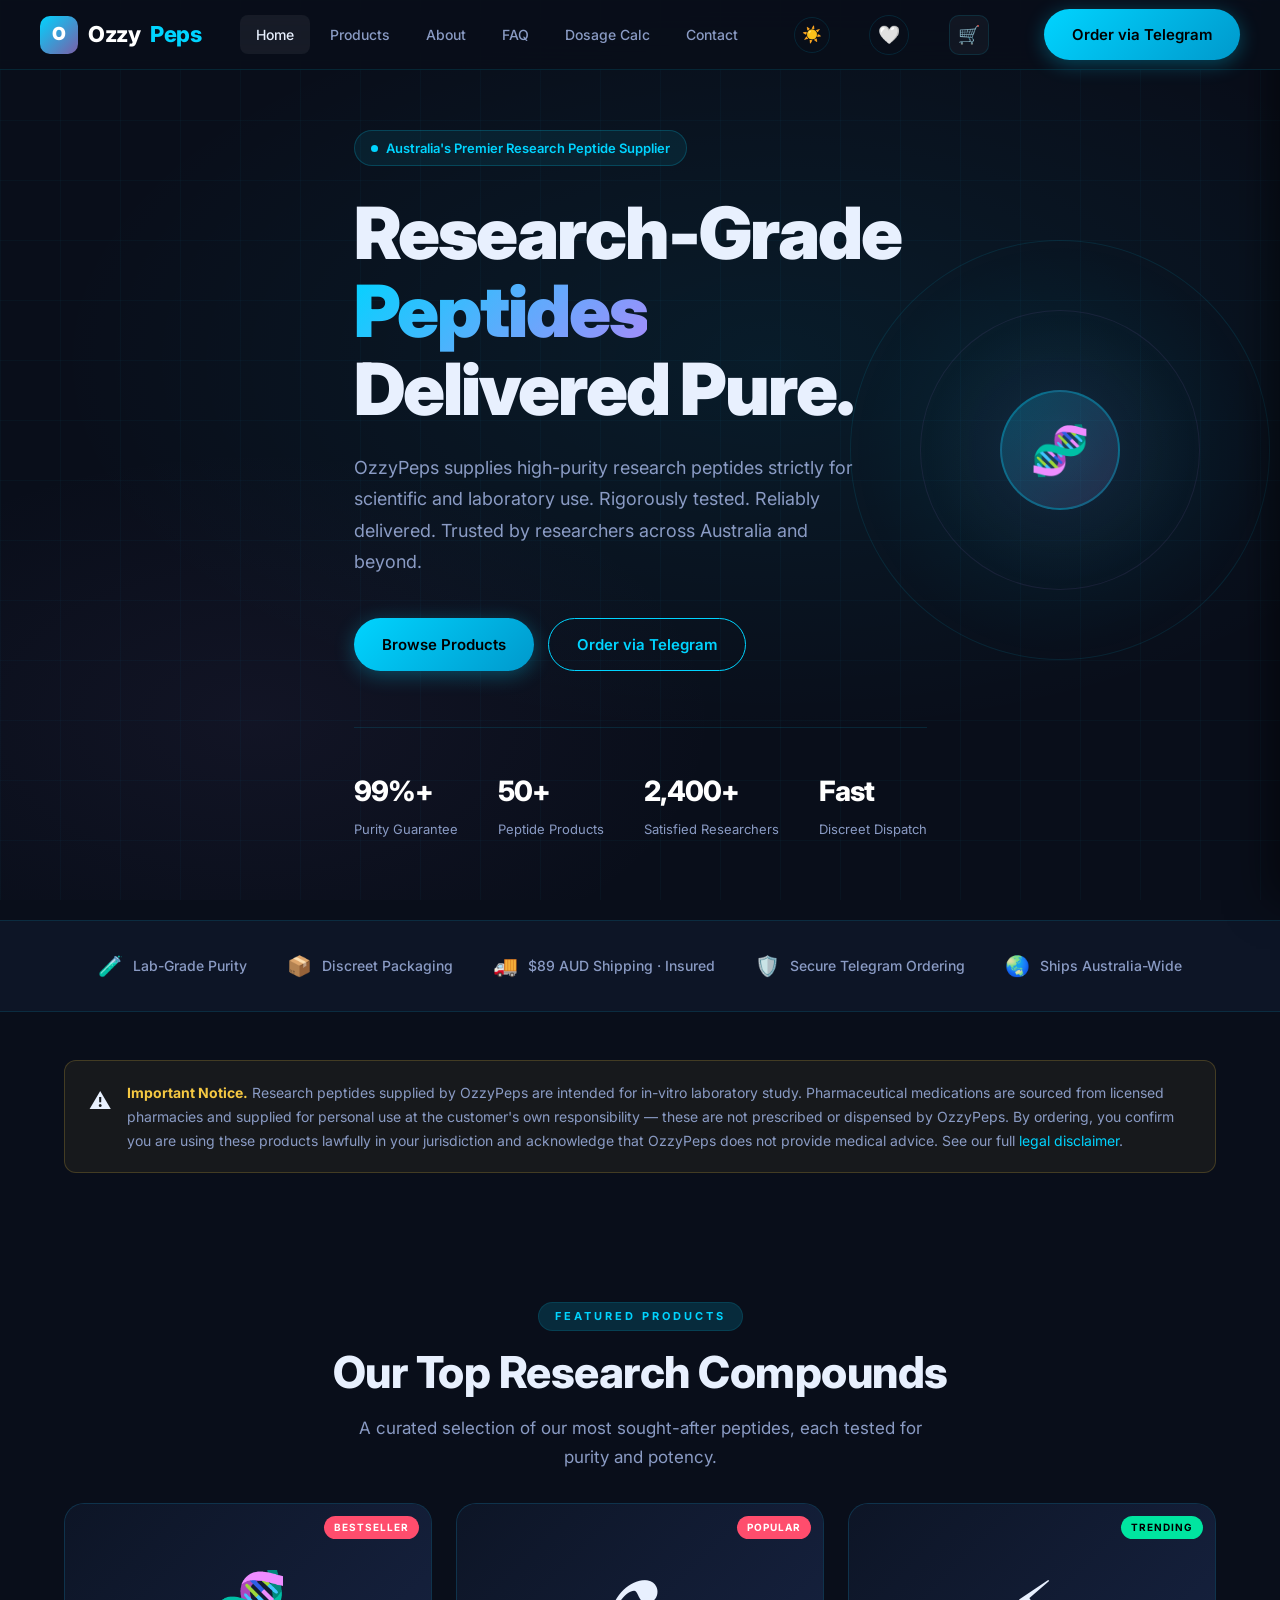
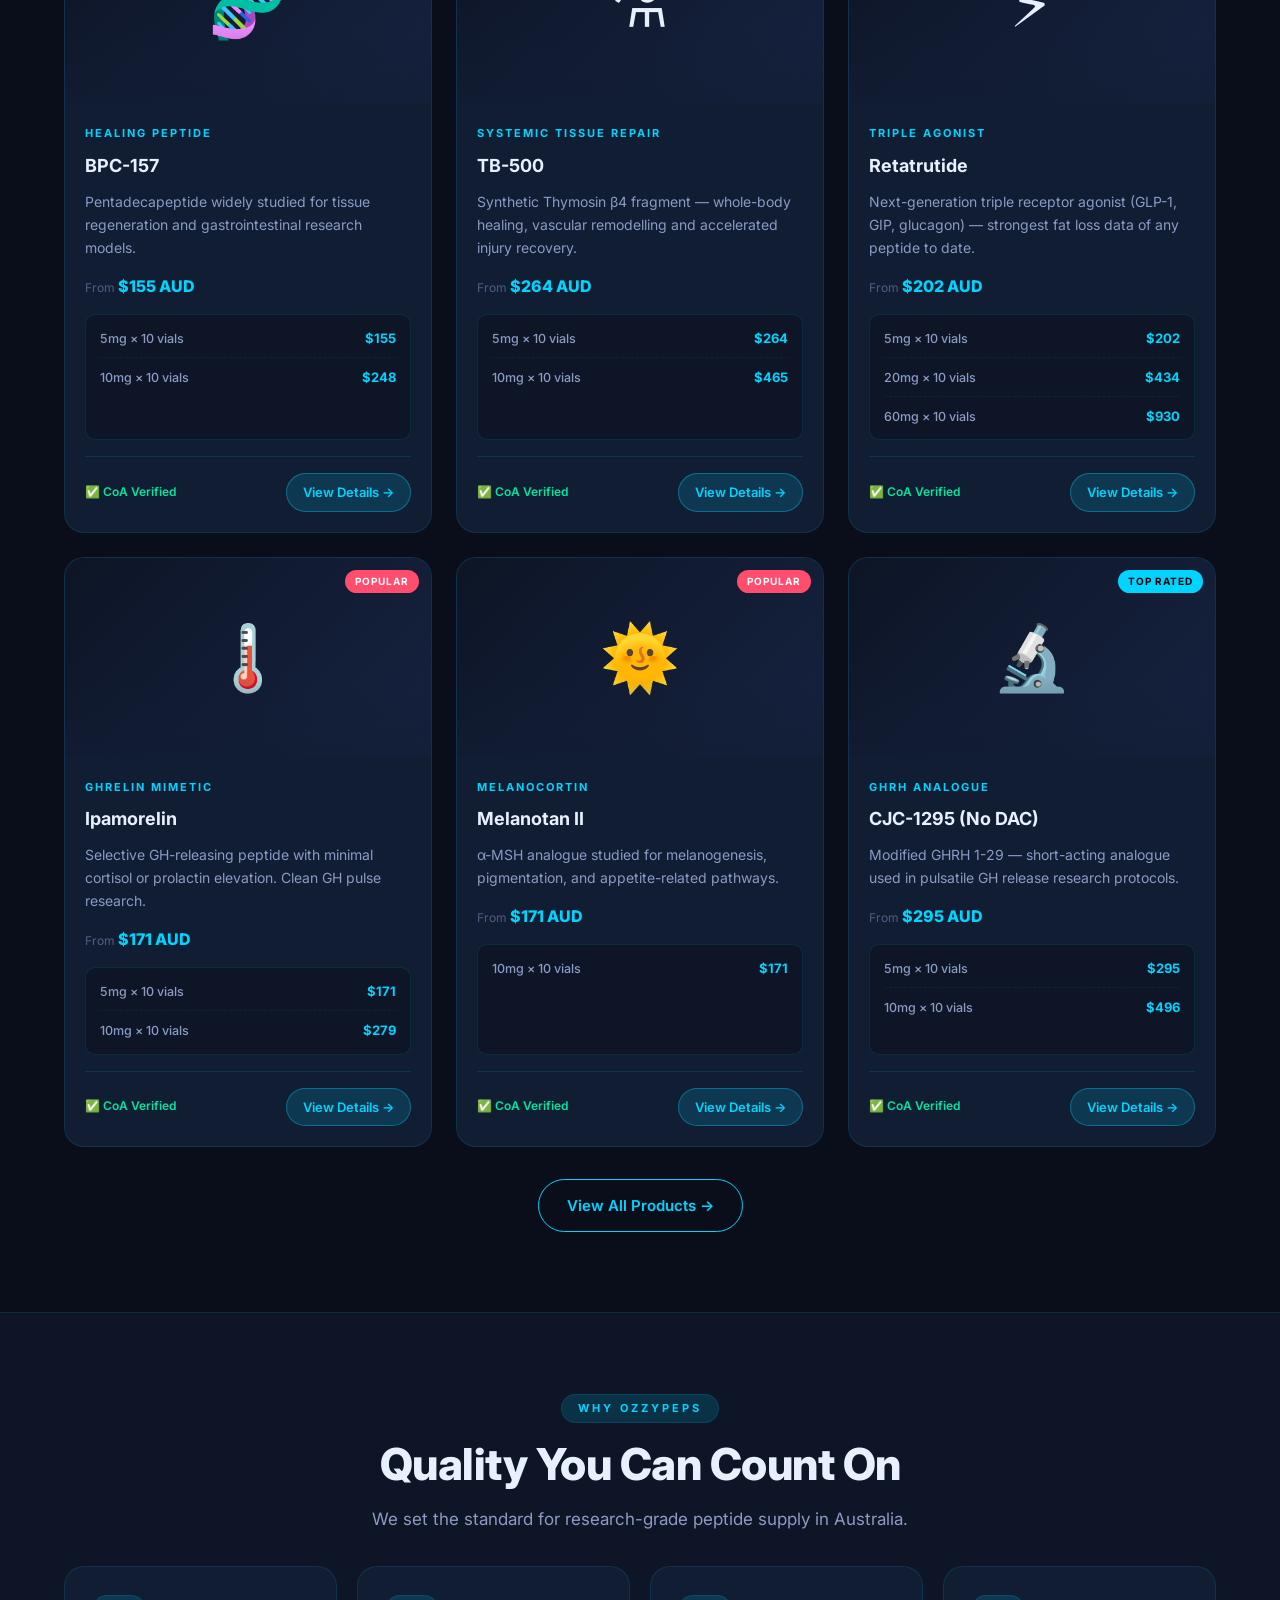
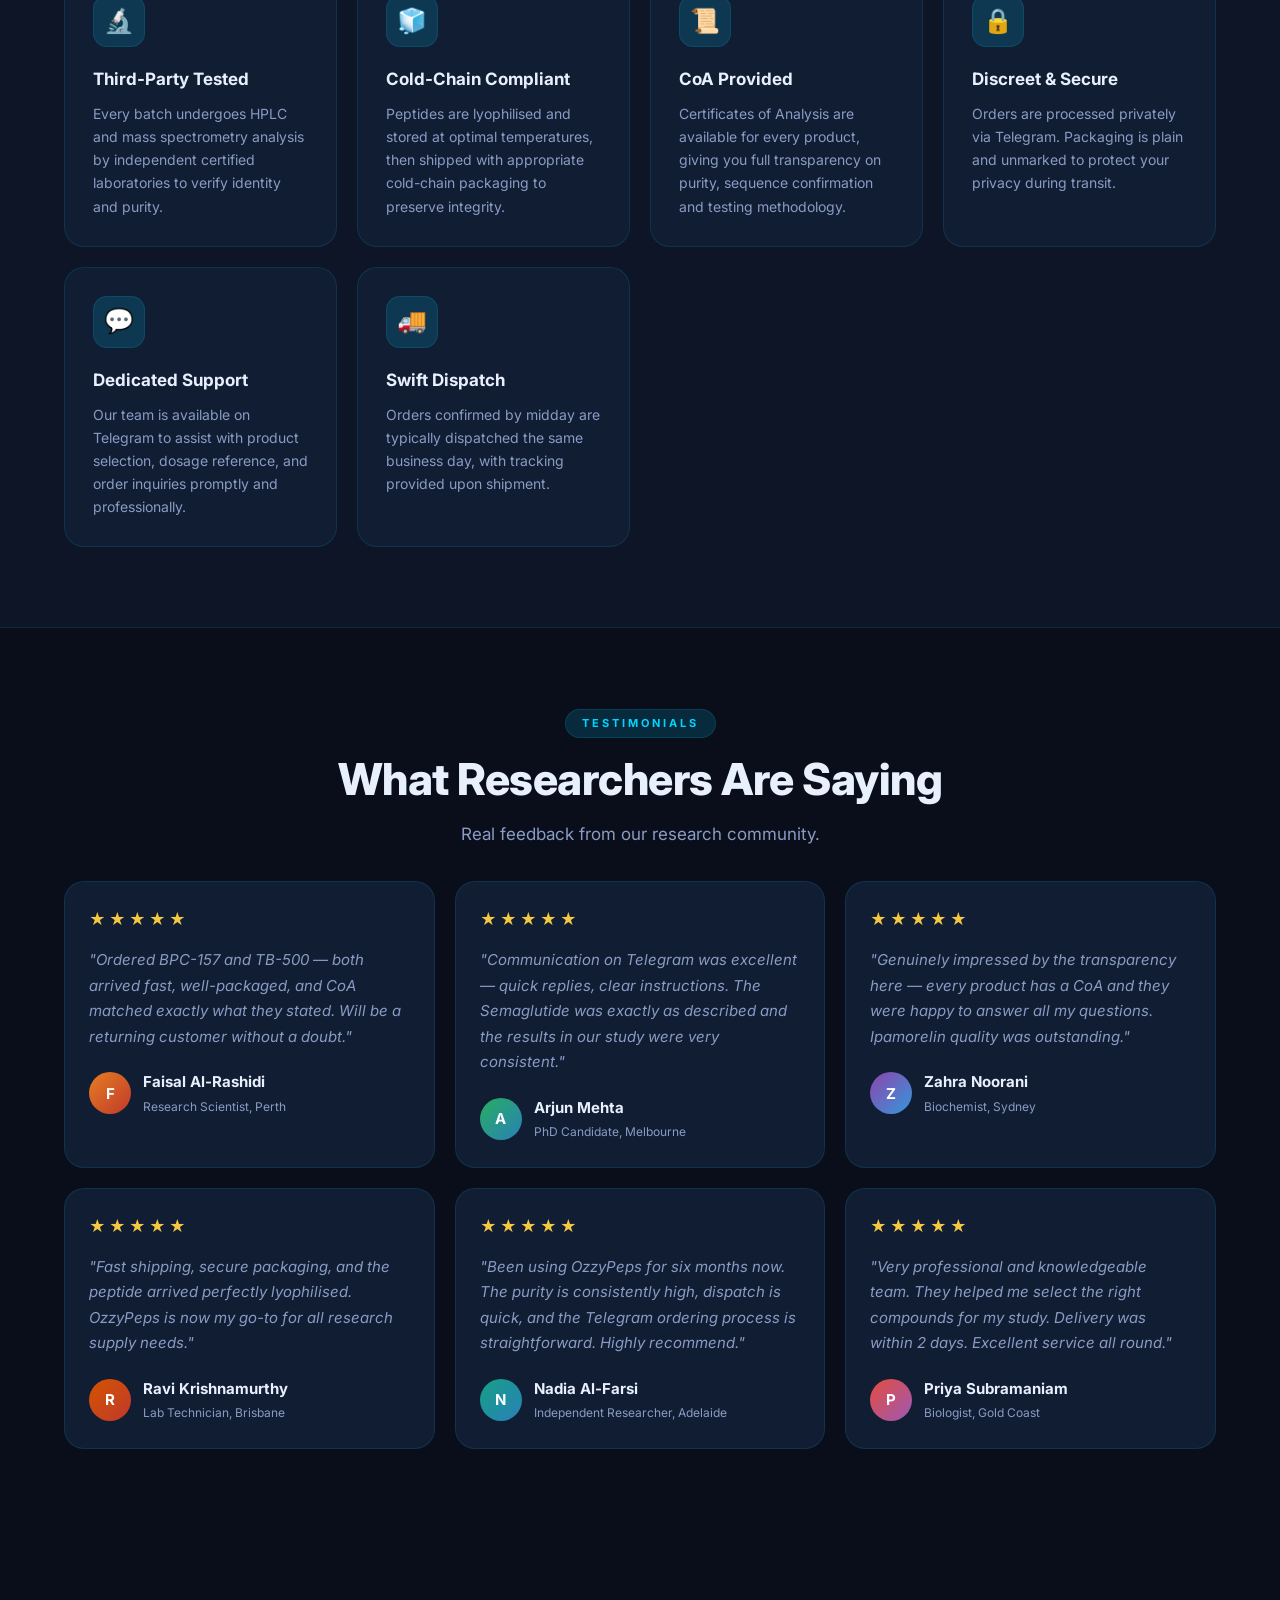
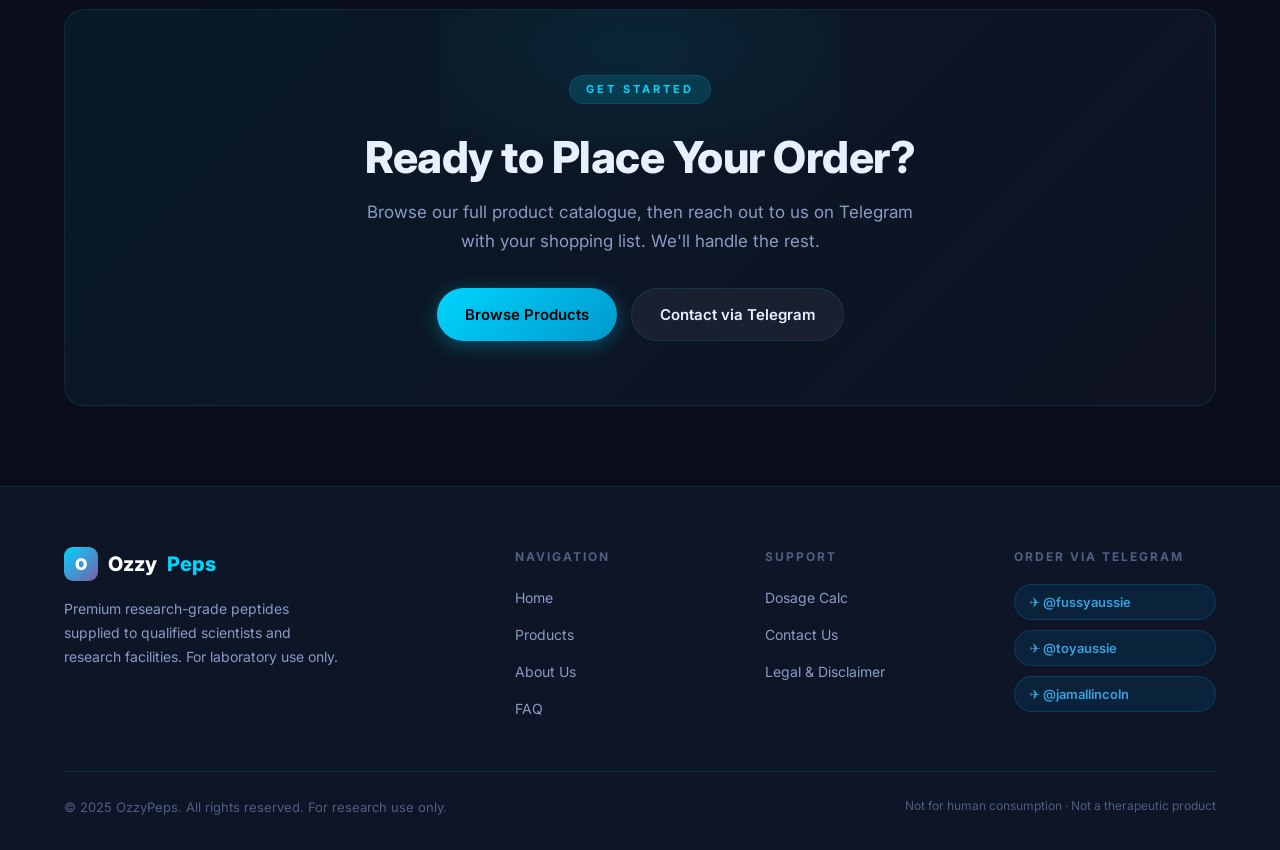
==== index.html @ 92229bdf "Fix light mode visibility, compare button, recently viewed, remove PWA and referral code - CSS: add " ====
<!DOCTYPE html>
<html lang="en">
<head>
  <meta charset="UTF-8" />
  <meta name="viewport" content="width=device-width, initial-scale=1.0" />
  <title>OzzyPeps – Premium Research Peptides</title>
  <meta name="description" content="OzzyPeps – Australia's trusted source for high-purity research peptides. For scientific and research purposes only." />
  <link rel="stylesheet" href="styles.css" />
  <link rel="preconnect" href="https://fonts.googleapis.com" />
  <link rel="preconnect" href="https://fonts.gstatic.com" crossorigin />
  <link href="https://fonts.googleapis.com/css2?family=Inter:wght@400;500;600;700;800;900&display=swap" rel="stylesheet" />
  <script>(function(){var t=localStorage.getItem('ozzypeps_theme')||'dark';document.documentElement.setAttribute('data-theme',t);})()</script>
</head>
<body>

  <!-- NAVBAR -->
  <nav class="navbar">
    <div class="nav-inner">
      <a href="index.html" class="nav-logo">
        <div class="logo-icon">O</div>
        Ozzy<span>Peps</span>
      </a>

      <ul class="nav-links">
        <li><a href="index.html" class="active">Home</a></li>
        <li><a href="products.html">Products</a></li>
        <li><a href="about.html">About</a></li>
        <li><a href="faq.html">FAQ</a></li>
        <li><a href="calculator.html">Dosage Calc</a></li>
        <li><a href="contact.html">Contact</a></li>
      </ul>

      <button class="theme-toggle" id="themeToggle" onclick="toggleTheme()" aria-label="Toggle theme">☀️</button>
      <button class="wishlist-icon-wrap" onclick="window.location='wishlist.html'" aria-label="View wishlist">🤍 <span class="wishlist-badge">0</span></button>
      <button class="cart-icon-wrap" onclick="cart.open()" aria-label="Open cart">&#128722; <span class="cart-badge">0</span></button>
      <a href="contact.html" class="btn btn-primary nav-cta">Order via Telegram</a>

      <div class="hamburger" id="hamburger" onclick="toggleMenu()">
        <span></span><span></span><span></span>
      </div>
    </div>
  </nav>

  <!-- MOBILE MENU -->
  <div class="mobile-menu" id="mobileMenu">
    <a href="index.html">Home</a>
    <a href="products.html">Products</a>
    <a href="about.html">About</a>
    <a href="faq.html">FAQ</a>
    <a href="calculator.html">Dosage Calc</a>
    <a href="contact.html">Contact</a>
    <a href="wishlist.html">Wishlist 🤍</a>
    <button class="btn btn-ghost" onclick="toggleTheme()" style="margin-top:8px;width:100%;justify-content:center;">Toggle Theme ☀️/🌙</button>
  </div>

  <!-- HERO -->
  <section class="hero">
    <div class="hero-bg"></div>
    <div class="hero-grid-lines"></div>

    <div class="container">
      <div class="hero-content">
        <div class="hero-badge">
          <span class="dot"></span>
          Australia's Premier Research Peptide Supplier
        </div>

        <h1 class="hero-title">
          Research-Grade<br />
          <span class="gradient-text">Peptides</span><br />
          Delivered Pure.
        </h1>

        <p class="hero-desc">
          OzzyPeps supplies high-purity research peptides strictly for scientific and laboratory use. Rigorously tested. Reliably delivered. Trusted by researchers across Australia and beyond.
        </p>

        <div class="hero-actions">
          <a href="products.html" class="btn btn-primary">Browse Products</a>
          <a href="contact.html" class="btn btn-outline">Order via Telegram</a>
        </div>

        <div class="hero-stats">
          <div class="stat-item">
            <div class="stat-num">99%+</div>
            <div class="stat-label">Purity Guarantee</div>
          </div>
          <div class="stat-item">
            <div class="stat-num">50+</div>
            <div class="stat-label">Peptide Products</div>
          </div>
          <div class="stat-item">
            <div class="stat-num">2,400+</div>
            <div class="stat-label">Satisfied Researchers</div>
          </div>
          <div class="stat-item">
            <div class="stat-num">Fast</div>
            <div class="stat-label">Discreet Dispatch</div>
          </div>
        </div>
      </div>
    </div>

    <div class="hero-visual">
      <div class="hero-orb orb-1"></div>
      <div class="hero-orb orb-2"></div>
      <div class="hero-orb orb-center">🧬</div>
    </div>
  </section>

  <!-- TRUST BAR -->
  <div class="trust-bar">
    <div class="container">
      <div class="trust-bar-inner">
        <div class="trust-item">
          <span class="icon">🧪</span>
          <span>Lab-Grade Purity</span>
        </div>
        <div class="trust-item">
          <span class="icon">📦</span>
          <span>Discreet Packaging</span>
        </div>
        <div class="trust-item">
          <span class="icon">🚚</span>
          <span>$89 AUD Shipping · Insured</span>
        </div>
        <div class="trust-item">
          <span class="icon">🛡️</span>
          <span>Secure Telegram Ordering</span>
        </div>
        <div class="trust-item">
          <span class="icon">🌏</span>
          <span>Ships Australia-Wide</span>
        </div>
      </div>
    </div>
  </div>

  <!-- DISCLAIMER BANNER -->
  <section class="section-sm">
    <div class="container">
      <div class="disclaimer-banner">
        <div class="disclaimer-icon">⚠️</div>
        <div class="disclaimer-text">
          <strong>Important Notice.</strong> Research peptides supplied by OzzyPeps are intended for in-vitro laboratory study. Pharmaceutical medications are sourced from licensed pharmacies and supplied for personal use at the customer's own responsibility — these are not prescribed or dispensed by OzzyPeps. By ordering, you confirm you are using these products lawfully in your jurisdiction and acknowledge that OzzyPeps does not provide medical advice. See our full <a href="about.html#legal" style="color:var(--accent);">legal disclaimer</a>.
        </div>
      </div>
    </div>
  </section>

  <!-- FEATURED PRODUCTS -->
  <section class="section">
    <div class="container">
      <div class="text-center mb-8">
        <div class="section-label">Featured Products</div>
        <h2 class="section-title">Our Top Research Compounds</h2>
        <p class="section-sub">A curated selection of our most sought-after peptides, each tested for purity and potency.</p>
      </div>

      <div class="products-grid">

        <!-- BPC-157 -->
        <div class="product-card" onclick="openProduct('bpc157')">
          <div class="product-img">🧬<div class="product-badge hot">Bestseller</div></div>
          <div class="product-body">
            <div class="product-category">Healing Peptide</div>
            <div class="product-name">BPC-157</div>
            <div class="product-desc">Pentadecapeptide widely studied for tissue regeneration and gastrointestinal research models.</div>
            <div class="product-from-price">From <strong>$155 AUD</strong></div>
            <div class="product-specs">
              <div class="spec-row"><span class="spec-size">5mg × 10 vials</span><span class="spec-price">$155</span></div>
              <div class="spec-row"><span class="spec-size">10mg × 10 vials</span><span class="spec-price">$248</span></div>
            </div>
            <div class="product-meta">
              <div class="product-purity">✅ CoA Verified</div>
              <span class="product-inquiry" onclick="openProduct('bpc157')">View Details →</span>
            </div>
          </div>
        </div>

        <!-- TB-500 -->
        <div class="product-card" onclick="openProduct('tb500')">
          <div class="product-img">⚗️<div class="product-badge hot">Popular</div></div>
          <div class="product-body">
            <div class="product-category">Systemic Tissue Repair</div>
            <div class="product-name">TB-500</div>
            <div class="product-desc">Synthetic Thymosin β4 fragment — whole-body healing, vascular remodelling and accelerated injury recovery.</div>
            <div class="product-from-price">From <strong>$264 AUD</strong></div>
            <div class="product-specs">
              <div class="spec-row"><span class="spec-size">5mg × 10 vials</span><span class="spec-price">$264</span></div>
              <div class="spec-row"><span class="spec-size">10mg × 10 vials</span><span class="spec-price">$465</span></div>
            </div>
            <div class="product-meta">
              <div class="product-purity">✅ CoA Verified</div>
              <span class="product-inquiry" onclick="openProduct('tb500')">View Details →</span>
            </div>
          </div>
        </div>

        <!-- Retatrutide -->
        <div class="product-card" onclick="openProduct('retatrutide')">
          <div class="product-img">⚡<div class="product-badge new">Trending</div></div>
          <div class="product-body">
            <div class="product-category">Triple Agonist</div>
            <div class="product-name">Retatrutide</div>
            <div class="product-desc">Next-generation triple receptor agonist (GLP-1, GIP, glucagon) — strongest fat loss data of any peptide to date.</div>
            <div class="product-from-price">From <strong>$202 AUD</strong></div>
            <div class="product-specs">
              <div class="spec-row"><span class="spec-size">5mg × 10 vials</span><span class="spec-price">$202</span></div>
              <div class="spec-row"><span class="spec-size">20mg × 10 vials</span><span class="spec-price">$434</span></div>
              <div class="spec-row"><span class="spec-size">60mg × 10 vials</span><span class="spec-price">$930</span></div>
            </div>
            <div class="product-meta">
              <div class="product-purity">✅ CoA Verified</div>
              <span class="product-inquiry" onclick="openProduct('retatrutide')">View Details →</span>
            </div>
          </div>
        </div>

        <!-- Ipamorelin -->
        <div class="product-card" onclick="openProduct('ipamorelin')">
          <div class="product-img">🌡️<div class="product-badge hot">Popular</div></div>
          <div class="product-body">
            <div class="product-category">Ghrelin Mimetic</div>
            <div class="product-name">Ipamorelin</div>
            <div class="product-desc">Selective GH-releasing peptide with minimal cortisol or prolactin elevation. Clean GH pulse research.</div>
            <div class="product-from-price">From <strong>$171 AUD</strong></div>
            <div class="product-specs">
              <div class="spec-row"><span class="spec-size">5mg × 10 vials</span><span class="spec-price">$171</span></div>
              <div class="spec-row"><span class="spec-size">10mg × 10 vials</span><span class="spec-price">$279</span></div>
            </div>
            <div class="product-meta">
              <div class="product-purity">✅ CoA Verified</div>
              <span class="product-inquiry" onclick="openProduct('ipamorelin')">View Details →</span>
            </div>
          </div>
        </div>

        <!-- Melanotan II -->
        <div class="product-card" onclick="openProduct('melanotan2')">
          <div class="product-img">🌞<div class="product-badge hot">Popular</div></div>
          <div class="product-body">
            <div class="product-category">Melanocortin</div>
            <div class="product-name">Melanotan II</div>
            <div class="product-desc">α-MSH analogue studied for melanogenesis, pigmentation, and appetite-related pathways.</div>
            <div class="product-from-price">From <strong>$171 AUD</strong></div>
            <div class="product-specs">
              <div class="spec-row"><span class="spec-size">10mg × 10 vials</span><span class="spec-price">$171</span></div>
            </div>
            <div class="product-meta">
              <div class="product-purity">✅ CoA Verified</div>
              <span class="product-inquiry" onclick="openProduct('melanotan2')">View Details →</span>
            </div>
          </div>
        </div>

        <!-- CJC-1295 -->
        <div class="product-card" onclick="openProduct('cjc_nodac')">
          <div class="product-img">🔬<div class="product-badge">Top Rated</div></div>
          <div class="product-body">
            <div class="product-category">GHRH Analogue</div>
            <div class="product-name">CJC-1295 (No DAC)</div>
            <div class="product-desc">Modified GHRH 1-29 — short-acting analogue used in pulsatile GH release research protocols.</div>
            <div class="product-from-price">From <strong>$295 AUD</strong></div>
            <div class="product-specs">
              <div class="spec-row"><span class="spec-size">5mg × 10 vials</span><span class="spec-price">$295</span></div>
              <div class="spec-row"><span class="spec-size">10mg × 10 vials</span><span class="spec-price">$496</span></div>
            </div>
            <div class="product-meta">
              <div class="product-purity">✅ CoA Verified</div>
              <span class="product-inquiry" onclick="openProduct('cjc_nodac')">View Details →</span>
            </div>
          </div>
        </div>

      </div>

      <div class="text-center mt-8">
        <a href="products.html" class="btn btn-outline">View All Products →</a>
      </div>
    </div>
  </section>

  <!-- WHY US -->
  <section class="section" style="background: var(--bg-secondary); border-top: 1px solid var(--border); border-bottom: 1px solid var(--border);">
    <div class="container">
      <div class="text-center mb-8">
        <div class="section-label">Why OzzyPeps</div>
        <h2 class="section-title">Quality You Can Count On</h2>
        <p class="section-sub">We set the standard for research-grade peptide supply in Australia.</p>
      </div>

      <div class="features-grid">
        <div class="feature-card">
          <div class="feature-icon">🔬</div>
          <div class="feature-title">Third-Party Tested</div>
          <div class="feature-desc">Every batch undergoes HPLC and mass spectrometry analysis by independent certified laboratories to verify identity and purity.</div>
        </div>
        <div class="feature-card">
          <div class="feature-icon">🧊</div>
          <div class="feature-title">Cold-Chain Compliant</div>
          <div class="feature-desc">Peptides are lyophilised and stored at optimal temperatures, then shipped with appropriate cold-chain packaging to preserve integrity.</div>
        </div>
        <div class="feature-card">
          <div class="feature-icon">📜</div>
          <div class="feature-title">CoA Provided</div>
          <div class="feature-desc">Certificates of Analysis are available for every product, giving you full transparency on purity, sequence confirmation and testing methodology.</div>
        </div>
        <div class="feature-card">
          <div class="feature-icon">🔒</div>
          <div class="feature-title">Discreet & Secure</div>
          <div class="feature-desc">Orders are processed privately via Telegram. Packaging is plain and unmarked to protect your privacy during transit.</div>
        </div>
        <div class="feature-card">
          <div class="feature-icon">💬</div>
          <div class="feature-title">Dedicated Support</div>
          <div class="feature-desc">Our team is available on Telegram to assist with product selection, dosage reference, and order inquiries promptly and professionally.</div>
        </div>
        <div class="feature-card">
          <div class="feature-icon">🚚</div>
          <div class="feature-title">Swift Dispatch</div>
          <div class="feature-desc">Orders confirmed by midday are typically dispatched the same business day, with tracking provided upon shipment.</div>
        </div>
      </div>
    </div>
  </section>

  <!-- REVIEWS -->
  <section class="section">
    <div class="container">
      <div class="text-center mb-8">
        <div class="section-label">Testimonials</div>
        <h2 class="section-title">What Researchers Are Saying</h2>
        <p class="section-sub">Real feedback from our research community.</p>
      </div>

      <div class="reviews-grid">

        <div class="review-card">
          <div class="review-stars">
            <span class="star">★</span><span class="star">★</span><span class="star">★</span><span class="star">★</span><span class="star">★</span>
          </div>
          <p class="review-text">"Ordered BPC-157 and TB-500 — both arrived fast, well-packaged, and CoA matched exactly what they stated. Will be a returning customer without a doubt."</p>
          <div class="review-author">
            <div class="review-avatar" style="background: linear-gradient(135deg, #e67e22, #c0392b);">F</div>
            <div>
              <div class="review-name">Faisal Al-Rashidi</div>
              <div class="review-label">Research Scientist, Perth</div>
            </div>
          </div>
        </div>

        <div class="review-card">
          <div class="review-stars">
            <span class="star">★</span><span class="star">★</span><span class="star">★</span><span class="star">★</span><span class="star">★</span>
          </div>
          <p class="review-text">"Communication on Telegram was excellent — quick replies, clear instructions. The Semaglutide was exactly as described and the results in our study were very consistent."</p>
          <div class="review-author">
            <div class="review-avatar" style="background: linear-gradient(135deg, #27ae60, #2980b9);">A</div>
            <div>
              <div class="review-name">Arjun Mehta</div>
              <div class="review-label">PhD Candidate, Melbourne</div>
            </div>
          </div>
        </div>

        <div class="review-card">
          <div class="review-stars">
            <span class="star">★</span><span class="star">★</span><span class="star">★</span><span class="star">★</span><span class="star">★</span>
          </div>
          <p class="review-text">"Genuinely impressed by the transparency here — every product has a CoA and they were happy to answer all my questions. Ipamorelin quality was outstanding."</p>
          <div class="review-author">
            <div class="review-avatar" style="background: linear-gradient(135deg, #8e44ad, #3498db);">Z</div>
            <div>
              <div class="review-name">Zahra Noorani</div>
              <div class="review-label">Biochemist, Sydney</div>
            </div>
          </div>
        </div>

        <div class="review-card">
          <div class="review-stars">
            <span class="star">★</span><span class="star">★</span><span class="star">★</span><span class="star">★</span><span class="star">★</span>
          </div>
          <p class="review-text">"Fast shipping, secure packaging, and the peptide arrived perfectly lyophilised. OzzyPeps is now my go-to for all research supply needs."</p>
          <div class="review-author">
            <div class="review-avatar" style="background: linear-gradient(135deg, #d35400, #c0392b);">R</div>
            <div>
              <div class="review-name">Ravi Krishnamurthy</div>
              <div class="review-label">Lab Technician, Brisbane</div>
            </div>
          </div>
        </div>

        <div class="review-card">
          <div class="review-stars">
            <span class="star">★</span><span class="star">★</span><span class="star">★</span><span class="star">★</span><span class="star">★</span>
          </div>
          <p class="review-text">"Been using OzzyPeps for six months now. The purity is consistently high, dispatch is quick, and the Telegram ordering process is straightforward. Highly recommend."</p>
          <div class="review-author">
            <div class="review-avatar" style="background: linear-gradient(135deg, #16a085, #2980b9);">N</div>
            <div>
              <div class="review-name">Nadia Al-Farsi</div>
              <div class="review-label">Independent Researcher, Adelaide</div>
            </div>
          </div>
        </div>

        <div class="review-card">
          <div class="review-stars">
            <span class="star">★</span><span class="star">★</span><span class="star">★</span><span class="star">★</span><span class="star">★</span>
          </div>
          <p class="review-text">"Very professional and knowledgeable team. They helped me select the right compounds for my study. Delivery was within 2 days. Excellent service all round."</p>
          <div class="review-author">
            <div class="review-avatar" style="background: linear-gradient(135deg, #e74c3c, #9b59b6);">P</div>
            <div>
              <div class="review-name">Priya Subramaniam</div>
              <div class="review-label">Biologist, Gold Coast</div>
            </div>
          </div>
        </div>

      </div>
    </div>
  </section>

  <!-- CTA -->
  <section class="section">
    <div class="container">
      <div class="cta-section">
        <div class="section-label">Get Started</div>
        <h2 class="section-title" style="margin-top: 12px;">Ready to Place Your Order?</h2>
        <p class="section-sub" style="margin-bottom: 32px;">Browse our full product catalogue, then reach out to us on Telegram with your shopping list. We'll handle the rest.</p>
        <div style="display: flex; gap: 14px; justify-content: center; flex-wrap: wrap;">
          <a href="products.html" class="btn btn-primary">Browse Products</a>
          <a href="contact.html" class="btn btn-ghost">Contact via Telegram</a>
        </div>
      </div>
    </div>
  </section>

  <!-- RECENTLY VIEWED -->
  <section class="recently-viewed-section" id="recentlyViewedSection" style="display:none;">
    <div class="container">
      <div class="section-label">Recently Viewed</div>
      <h3>Continue Browsing</h3>
      <div class="rv-scroll" id="recentlyViewedScroll"></div>
    </div>
  </section>

  <!-- FOOTER -->
  <footer class="footer">
    <div class="container">
      <div class="footer-grid">
        <div>
          <div class="footer-logo-wrap">
            <div class="logo-icon" style="width:34px;height:34px;background:linear-gradient(135deg,var(--accent),var(--accent-2));border-radius:9px;display:flex;align-items:center;justify-content:center;font-size:16px;font-weight:900;color:#fff;">O</div>
            Ozzy<span style="color:var(--accent)">Peps</span>
          </div>
          <p class="footer-desc">Premium research-grade peptides supplied to qualified scientists and research facilities. For laboratory use only.</p>
        </div>
        <div>
          <div class="footer-col-title">Navigation</div>
          <ul class="footer-links">
            <li><a href="index.html">Home</a></li>
            <li><a href="products.html">Products</a></li>
            <li><a href="about.html">About Us</a></li>
            <li><a href="faq.html">FAQ</a></li>
          </ul>
        </div>
        <div>
          <div class="footer-col-title">Support</div>
          <ul class="footer-links">
            <li><a href="calculator.html">Dosage Calc</a></li>
            <li><a href="contact.html">Contact Us</a></li>
            <li><a href="about.html#legal">Legal &amp; Disclaimer</a></li>
          </ul>
        </div>
        <div>
          <div class="footer-col-title">Order via Telegram</div>
          <a href="https://t.me/fussyaussie" target="_blank" class="footer-tg" style="display:flex;margin-bottom:10px;">✈ @fussyaussie</a>
          <a href="https://t.me/toyaussie" target="_blank" class="footer-tg" style="display:flex;margin-bottom:10px;">✈ @toyaussie</a>
          <a href="https://t.me/jamallincoln" target="_blank" class="footer-tg" style="display:flex;">✈ @jamallincoln</a>
        </div>
      </div>

      <div class="footer-bottom">
        <div class="footer-copy">© 2025 OzzyPeps. All rights reserved. For research use only.</div>
        <div style="font-size:12px;color:var(--text-muted);">Not for human consumption · Not a therapeutic product</div>
      </div>
    </div>
  </footer>

  <button class="scroll-top" id="scrollTop" onclick="window.scrollTo({top:0,behavior:'smooth'})">↑</button>

  <script>
    function toggleMenu() {
      document.getElementById('mobileMenu').classList.toggle('open');
    }

    window.addEventListener('scroll', () => {
      const st = document.getElementById('scrollTop');
      if (window.scrollY > 400) st.classList.add('visible');
      else st.classList.remove('visible');
    });
  </script>
  <script src="product-data.js"></script>
  <script src="cart.js"></script>
  <script src="wishlist.js"></script>
  <script src="compare.js"></script>
  <script src="recently-viewed.js"></script>
  <script src="theme.js"></script>
  <script>
    // Show recently viewed on home page
    document.addEventListener('DOMContentLoaded', function() {
      recentlyViewed.render('recentlyViewedScroll');
      if (recentlyViewed.get().length > 0) {
        document.getElementById('recentlyViewedSection').style.display = '';
      }
    });
  </script>
</body>
</html>
---- styles.css ----
/* =============================================
   OzzyPeps – Global Stylesheet
   ============================================= */

:root {
  --bg-primary: #090e1a;
  --bg-secondary: #0d1526;
  --bg-card: #111d33;
  --bg-card-hover: #162240;
  --accent: #00d4ff;
  --accent-2: #7b5ea7;
  --accent-glow: rgba(0, 212, 255, 0.15);
  --accent-glow-strong: rgba(0, 212, 255, 0.35);
  --text-primary: #e8f0fe;
  --text-secondary: #8a9bc4;
  --text-muted: #4e5f82;
  --border: rgba(0, 212, 255, 0.12);
  --border-hover: rgba(0, 212, 255, 0.35);
  --gold: #f5c842;
  --success: #00e5a0;
  --font-sans: 'Inter', 'Segoe UI', system-ui, sans-serif;
  --radius: 12px;
  --radius-lg: 20px;
  --transition: 0.25s ease;
  --shadow-card: 0 4px 24px rgba(0,0,0,0.4);
  --shadow-glow: 0 0 32px rgba(0, 212, 255, 0.12);
}

*, *::before, *::after { box-sizing: border-box; margin: 0; padding: 0; }

html { scroll-behavior: smooth; }

body {
  font-family: var(--font-sans);
  background: var(--bg-primary);
  color: var(--text-primary);
  line-height: 1.7;
  min-height: 100vh;
  overflow-x: hidden;
}

a { color: var(--accent); text-decoration: none; transition: color var(--transition); }
a:hover { color: #fff; }

img { max-width: 100%; display: block; }

/* ── Utility ── */
.container { max-width: 1200px; margin: 0 auto; padding: 0 24px; }
.section { padding: 80px 0; }
.section-sm { padding: 48px 0; }
.text-center { text-align: center; }
.text-accent { color: var(--accent); }
.text-gold { color: var(--gold); }
.text-muted { color: var(--text-secondary); }
.mt-4 { margin-top: 16px; }
.mt-8 { margin-top: 32px; }
.mb-4 { margin-bottom: 16px; }
.mb-8 { margin-bottom: 32px; }

/* ── Section headers ── */
.section-label {
  display: inline-block;
  font-size: 11px;
  font-weight: 700;
  letter-spacing: 3px;
  text-transform: uppercase;
  color: var(--accent);
  background: var(--accent-glow);
  border: 1px solid var(--border);
  border-radius: 100px;
  padding: 4px 16px;
  margin-bottom: 16px;
}

.section-title {
  font-size: clamp(28px, 4vw, 44px);
  font-weight: 800;
  line-height: 1.15;
  letter-spacing: -0.5px;
  margin-bottom: 16px;
}

.section-sub {
  font-size: 17px;
  color: var(--text-secondary);
  max-width: 580px;
  margin: 0 auto;
}

/* ── Buttons ── */
.btn {
  display: inline-flex;
  align-items: center;
  gap: 8px;
  padding: 13px 28px;
  border-radius: 100px;
  font-weight: 600;
  font-size: 15px;
  cursor: pointer;
  transition: all var(--transition);
  border: none;
  text-decoration: none;
}

.btn-primary {
  background: linear-gradient(135deg, var(--accent) 0%, #0099cc 100%);
  color: #000;
  box-shadow: 0 4px 20px rgba(0, 212, 255, 0.3);
}
.btn-primary:hover {
  transform: translateY(-2px);
  box-shadow: 0 8px 32px rgba(0, 212, 255, 0.5);
  color: #000;
}

.btn-outline {
  background: transparent;
  color: var(--accent);
  border: 1.5px solid var(--accent);
}
.btn-outline:hover {
  background: var(--accent-glow);
  transform: translateY(-2px);
  color: var(--accent);
}

.btn-ghost {
  background: rgba(255,255,255,0.05);
  color: var(--text-primary);
  border: 1px solid var(--border);
}
.btn-ghost:hover {
  background: rgba(255,255,255,0.1);
  color: #fff;
}

/* ── Navigation ── */
.navbar {
  position: fixed;
  top: 0; left: 0; right: 0;
  z-index: 1000;
  padding: 0 24px;
  height: 70px;
  display: flex;
  align-items: center;
  background: rgba(9, 14, 26, 0.88);
  backdrop-filter: blur(20px);
  -webkit-backdrop-filter: blur(20px);
  border-bottom: 1px solid var(--border);
  transition: background var(--transition);
}

.nav-inner {
  max-width: 1200px;
  width: 100%;
  margin: 0 auto;
  display: flex;
  align-items: center;
  justify-content: space-between;
}

.nav-logo {
  display: flex;
  align-items: center;
  gap: 10px;
  font-size: 22px;
  font-weight: 800;
  color: #fff;
  letter-spacing: -0.5px;
}

.nav-logo .logo-icon {
  width: 38px; height: 38px;
  background: linear-gradient(135deg, var(--accent), var(--accent-2));
  border-radius: 10px;
  display: flex;
  align-items: center;
  justify-content: center;
  font-size: 18px;
  color: #fff;
  font-weight: 900;
}

.nav-logo span { color: var(--accent); }

.nav-links {
  display: flex;
  align-items: center;
  gap: 4px;
  list-style: none;
}

.nav-links a {
  display: block;
  padding: 8px 16px;
  border-radius: 8px;
  font-size: 14px;
  font-weight: 500;
  color: var(--text-secondary);
  transition: all var(--transition);
}

.nav-links a:hover,
.nav-links a.active {
  color: var(--text-primary);
  background: rgba(255,255,255,0.06);
}

.nav-cta { margin-left: 12px; }

.hamburger {
  display: none;
  flex-direction: column;
  gap: 5px;
  cursor: pointer;
  padding: 6px;
}
.hamburger span {
  display: block;
  width: 24px; height: 2px;
  background: var(--text-primary);
  border-radius: 2px;
  transition: all var(--transition);
}

.mobile-menu {
  display: none;
  position: fixed;
  top: 70px; left: 0; right: 0;
  background: var(--bg-secondary);
  border-bottom: 1px solid var(--border);
  padding: 16px 24px 24px;
  z-index: 999;
  flex-direction: column;
  gap: 4px;
}

.mobile-menu.open { display: flex; }

.mobile-menu a {
  display: block;
  padding: 12px 16px;
  border-radius: 10px;
  color: var(--text-secondary);
  font-weight: 500;
  font-size: 15px;
}
.mobile-menu a:hover { background: rgba(255,255,255,0.06); color: #fff; }

/* ── Hero ── */
.hero {
  min-height: 100vh;
  display: flex;
  align-items: center;
  position: relative;
  overflow: hidden;
  padding-top: 70px;
}

.hero-bg {
  position: absolute;
  inset: 0;
  background:
    radial-gradient(ellipse 80% 60% at 60% 40%, rgba(0, 212, 255, 0.07) 0%, transparent 70%),
    radial-gradient(ellipse 60% 50% at 20% 80%, rgba(123, 94, 167, 0.08) 0%, transparent 60%);
}

.hero-grid-lines {
  position: absolute;
  inset: 0;
  background-image:
    linear-gradient(rgba(0, 212, 255, 0.03) 1px, transparent 1px),
    linear-gradient(90deg, rgba(0, 212, 255, 0.03) 1px, transparent 1px);
  background-size: 60px 60px;
}

.hero-content {
  position: relative;
  z-index: 2;
  max-width: 680px;
}

.hero-badge {
  display: inline-flex;
  align-items: center;
  gap: 8px;
  background: rgba(0, 212, 255, 0.08);
  border: 1px solid rgba(0, 212, 255, 0.2);
  border-radius: 100px;
  padding: 6px 16px;
  font-size: 13px;
  font-weight: 600;
  color: var(--accent);
  margin-bottom: 28px;
}

.hero-badge .dot {
  width: 7px; height: 7px;
  background: var(--accent);
  border-radius: 50%;
  animation: pulse 2s infinite;
}

@keyframes pulse {
  0%, 100% { opacity: 1; transform: scale(1); }
  50% { opacity: 0.5; transform: scale(0.8); }
}

.hero-title {
  font-size: clamp(40px, 6vw, 72px);
  font-weight: 900;
  line-height: 1.08;
  letter-spacing: -2px;
  margin-bottom: 24px;
}

.hero-title .gradient-text {
  background: linear-gradient(135deg, var(--accent) 0%, #a78bfa 100%);
  -webkit-background-clip: text;
  -webkit-text-fill-color: transparent;
  background-clip: text;
}

.hero-desc {
  font-size: 18px;
  color: var(--text-secondary);
  max-width: 520px;
  margin-bottom: 40px;
  line-height: 1.75;
}

.hero-actions { display: flex; gap: 14px; flex-wrap: wrap; }

.hero-stats {
  display: flex;
  gap: 40px;
  margin-top: 56px;
  padding-top: 40px;
  border-top: 1px solid var(--border);
  flex-wrap: wrap;
}

.stat-item {}
.stat-num {
  font-size: 28px;
  font-weight: 800;
  color: #fff;
  letter-spacing: -1px;
}
.stat-label {
  font-size: 13px;
  color: var(--text-secondary);
  margin-top: 2px;
}

.hero-visual {
  position: absolute;
  right: -40px;
  top: 50%;
  transform: translateY(-50%);
  width: 520px;
  height: 520px;
  pointer-events: none;
}

.hero-orb {
  position: absolute;
  border-radius: 50%;
}

.orb-1 {
  width: 420px; height: 420px;
  top: 50px; left: 50px;
  background: radial-gradient(circle, rgba(0, 212, 255, 0.08) 0%, transparent 70%);
  border: 1px solid rgba(0, 212, 255, 0.1);
  animation: float 6s ease-in-out infinite;
}

.orb-2 {
  width: 280px; height: 280px;
  top: 120px; left: 120px;
  background: radial-gradient(circle, rgba(123, 94, 167, 0.1) 0%, transparent 70%);
  border: 1px solid rgba(123, 94, 167, 0.15);
  animation: float 8s ease-in-out infinite reverse;
}

.orb-center {
  width: 120px; height: 120px;
  top: 200px; left: 200px;
  background: linear-gradient(135deg, rgba(0,212,255,0.2), rgba(123,94,167,0.2));
  border: 2px solid rgba(0, 212, 255, 0.3);
  display: flex; align-items: center; justify-content: center;
  font-size: 48px;
  animation: float 4s ease-in-out infinite;
}

@keyframes float {
  0%, 100% { transform: translateY(0px); }
  50% { transform: translateY(-20px); }
}

/* ── Trust bar ── */
.trust-bar {
  background: var(--bg-secondary);
  border-top: 1px solid var(--border);
  border-bottom: 1px solid var(--border);
  padding: 28px 0;
  margin-top: 20px;
}

.trust-bar-inner {
  display: flex;
  justify-content: center;
  flex-wrap: wrap;
  gap: 40px;
}

.trust-item {
  display: flex;
  align-items: center;
  gap: 10px;
  font-size: 14px;
  font-weight: 500;
  color: var(--text-secondary);
}

.trust-item svg, .trust-item .icon {
  color: var(--accent);
  font-size: 20px;
  flex-shrink: 0;
}

/* ── Cards ── */
.card {
  background: var(--bg-card);
  border: 1px solid var(--border);
  border-radius: var(--radius-lg);
  transition: all var(--transition);
}

.card:hover {
  border-color: var(--border-hover);
  background: var(--bg-card-hover);
  box-shadow: var(--shadow-glow);
  transform: translateY(-4px);
}

/* ── Product card ── */
.products-grid {
  display: grid;
  grid-template-columns: repeat(auto-fill, minmax(300px, 1fr));
  gap: 24px;
}

.product-card {
  background: var(--bg-card);
  border: 1px solid var(--border);
  border-radius: var(--radius-lg);
  overflow: hidden;
  transition: all var(--transition);
  display: flex;
  flex-direction: column;
}

.product-card:hover {
  border-color: var(--border-hover);
  box-shadow: var(--shadow-glow);
  transform: translateY(-5px);
}

.product-img {
  width: 100%;
  height: 200px;
  background: linear-gradient(135deg, var(--bg-secondary), var(--bg-card-hover));
  display: flex;
  align-items: center;
  justify-content: center;
  font-size: 64px;
  position: relative;
  overflow: hidden;
}

.product-img::after {
  content: '';
  position: absolute;
  inset: 0;
  background: linear-gradient(to bottom, transparent 60%, rgba(17, 29, 51, 0.6));
}

.product-badge {
  position: absolute;
  top: 12px; right: 12px;
  background: var(--accent);
  color: #000;
  font-size: 10px;
  font-weight: 700;
  letter-spacing: 1px;
  text-transform: uppercase;
  padding: 3px 10px;
  border-radius: 100px;
  z-index: 1;
}

.product-badge.hot { background: #ff4d6d; color: #fff; }
.product-badge.new { background: var(--success); color: #000; }

.product-body {
  padding: 20px;
  flex: 1;
  display: flex;
  flex-direction: column;
}

.product-category {
  font-size: 11px;
  font-weight: 700;
  letter-spacing: 2px;
  text-transform: uppercase;
  color: var(--accent);
  margin-bottom: 8px;
}

.product-name {
  font-size: 18px;
  font-weight: 700;
  color: var(--text-primary);
  margin-bottom: 8px;
}

.product-desc {
  font-size: 14px;
  color: var(--text-secondary);
  line-height: 1.65;
  margin-bottom: 14px;
}

.product-code {
  font-size: 11px;
  font-weight: 600;
  color: var(--text-muted);
  letter-spacing: 1px;
  margin-bottom: 6px;
}

.product-from-price {
  display: inline-block;
  font-size: 12px;
  color: var(--text-muted);
  margin-bottom: 14px;
}
.product-from-price strong {
  color: var(--accent);
  font-size: 16px;
  font-weight: 800;
}

.product-specs {
  background: var(--bg-secondary);
  border: 1px solid var(--border);
  border-radius: 10px;
  padding: 4px 14px;
  margin-bottom: 16px;
  font-size: 13px;
  flex: 1;
  max-height: 180px;
  overflow-y: auto;
}

.product-specs::-webkit-scrollbar { width: 4px; }
.product-specs::-webkit-scrollbar-thumb { background: var(--border-hover); border-radius: 4px; }

.spec-row {
  display: flex;
  justify-content: space-between;
  align-items: center;
  gap: 12px;
  padding: 8px 0;
  border-bottom: 1px dashed rgba(0, 212, 255, 0.08);
}

.spec-row:last-child { border-bottom: none; }

.spec-size {
  color: var(--text-secondary);
  font-size: 12.5px;
  font-weight: 500;
}

.spec-price {
  color: var(--accent);
  font-weight: 700;
  font-size: 13px;
  white-space: nowrap;
}

.product-meta {
  display: flex;
  align-items: center;
  justify-content: space-between;
  margin-top: auto;
  padding-top: 16px;
  border-top: 1px solid var(--border);
}

.product-purity {
  font-size: 12px;
  color: var(--success);
  font-weight: 600;
  display: flex;
  align-items: center;
  gap: 4px;
}

.product-inquiry {
  display: inline-flex;
  align-items: center;
  gap: 6px;
  background: var(--accent-glow);
  border: 1px solid var(--border-hover);
  color: var(--accent);
  font-size: 13px;
  font-weight: 600;
  padding: 7px 16px;
  border-radius: 100px;
  cursor: pointer;
  transition: all var(--transition);
  text-decoration: none;
}
.product-inquiry:hover {
  background: var(--accent);
  color: #000;
}

/* ── Filter tabs ── */
.filter-tabs {
  display: flex;
  gap: 8px;
  flex-wrap: wrap;
  margin-bottom: 36px;
  justify-content: center;
}

.filter-tab {
  padding: 8px 20px;
  border-radius: 100px;
  font-size: 14px;
  font-weight: 500;
  color: var(--text-secondary);
  border: 1px solid var(--border);
  background: transparent;
  cursor: pointer;
  transition: all var(--transition);
}

.filter-tab:hover { color: var(--text-primary); border-color: var(--border-hover); }
.filter-tab.active {
  background: var(--accent);
  color: #000;
  border-color: var(--accent);
  font-weight: 700;
}

/* ── Reviews ── */
.reviews-grid {
  display: grid;
  grid-template-columns: repeat(auto-fill, minmax(320px, 1fr));
  gap: 20px;
}

.review-card {
  background: var(--bg-card);
  border: 1px solid var(--border);
  border-radius: var(--radius-lg);
  padding: 24px;
  transition: all var(--transition);
}

.review-card:hover {
  border-color: var(--border-hover);
  transform: translateY(-3px);
}

.review-stars {
  display: flex;
  gap: 3px;
  margin-bottom: 14px;
}

.star { color: var(--gold); font-size: 16px; }

.review-text {
  font-size: 15px;
  color: var(--text-secondary);
  line-height: 1.7;
  margin-bottom: 20px;
  font-style: italic;
}

.review-author {
  display: flex;
  align-items: center;
  gap: 12px;
}

.review-avatar {
  width: 42px; height: 42px;
  border-radius: 50%;
  background: linear-gradient(135deg, var(--accent), var(--accent-2));
  display: flex;
  align-items: center;
  justify-content: center;
  font-weight: 700;
  font-size: 15px;
  color: #fff;
  flex-shrink: 0;
}

.review-name { font-weight: 700; font-size: 15px; }
.review-label { font-size: 12px; color: var(--text-secondary); margin-top: 2px; }

/* ── FAQ ── */
.faq-list { max-width: 780px; margin: 0 auto; }

.faq-item {
  border: 1px solid var(--border);
  border-radius: var(--radius);
  margin-bottom: 12px;
  overflow: hidden;
  transition: border-color var(--transition);
}

.faq-item.open { border-color: var(--border-hover); }

.faq-question {
  width: 100%;
  background: var(--bg-card);
  border: none;
  padding: 20px 24px;
  display: flex;
  align-items: center;
  justify-content: space-between;
  gap: 16px;
  cursor: pointer;
  text-align: left;
  font-size: 16px;
  font-weight: 600;
  color: var(--text-primary);
  transition: background var(--transition);
}

.faq-question:hover { background: var(--bg-card-hover); }

.faq-icon {
  width: 28px; height: 28px;
  border-radius: 50%;
  border: 1.5px solid var(--border);
  display: flex; align-items: center; justify-content: center;
  flex-shrink: 0;
  font-size: 18px;
  color: var(--accent);
  transition: transform var(--transition);
}

.faq-item.open .faq-icon { transform: rotate(45deg); }

.faq-answer {
  max-height: 0;
  overflow: hidden;
  transition: max-height 0.35s ease, padding 0.35s ease;
  background: var(--bg-card);
}

.faq-answer-inner {
  padding: 0 24px 20px;
  font-size: 15px;
  color: var(--text-secondary);
  line-height: 1.75;
}

.faq-item.open .faq-answer { max-height: 400px; }

/* ── Features / Info boxes ── */
.features-grid {
  display: grid;
  grid-template-columns: repeat(auto-fill, minmax(250px, 1fr));
  gap: 20px;
}

.feature-card {
  background: var(--bg-card);
  border: 1px solid var(--border);
  border-radius: var(--radius-lg);
  padding: 28px;
  transition: all var(--transition);
}

.feature-card:hover {
  border-color: var(--border-hover);
  transform: translateY(-4px);
  box-shadow: var(--shadow-glow);
}

.feature-icon {
  width: 52px; height: 52px;
  border-radius: 14px;
  background: var(--accent-glow);
  border: 1px solid var(--border);
  display: flex; align-items: center; justify-content: center;
  font-size: 24px;
  margin-bottom: 18px;
}

.feature-title {
  font-size: 17px;
  font-weight: 700;
  margin-bottom: 8px;
}

.feature-desc {
  font-size: 14px;
  color: var(--text-secondary);
  line-height: 1.65;
}

/* ── Disclaimer banner ── */
.disclaimer-banner {
  background: rgba(245, 200, 66, 0.06);
  border: 1px solid rgba(245, 200, 66, 0.2);
  border-radius: var(--radius);
  padding: 20px 24px;
  display: flex;
  gap: 16px;
  align-items: flex-start;
}

.disclaimer-icon { font-size: 22px; flex-shrink: 0; margin-top: 2px; }
.disclaimer-text { font-size: 14px; color: var(--text-secondary); line-height: 1.7; }
.disclaimer-text strong { color: var(--gold); }

/* ── Track order ── */
.track-form {
  max-width: 560px;
  margin: 0 auto;
  background: var(--bg-card);
  border: 1px solid var(--border);
  border-radius: var(--radius-lg);
  padding: 40px;
}

.form-group { margin-bottom: 20px; }

.form-label {
  display: block;
  font-size: 14px;
  font-weight: 600;
  color: var(--text-primary);
  margin-bottom: 8px;
}

.form-input {
  width: 100%;
  background: var(--bg-secondary);
  border: 1.5px solid var(--border);
  border-radius: 10px;
  padding: 13px 16px;
  font-size: 15px;
  color: var(--text-primary);
  font-family: var(--font-sans);
  transition: border-color var(--transition), box-shadow var(--transition);
  outline: none;
}

.form-input:focus {
  border-color: var(--accent);
  box-shadow: 0 0 0 3px var(--accent-glow);
}

.form-input::placeholder { color: var(--text-muted); }

.track-result {
  display: none;
  margin-top: 28px;
  border-top: 1px solid var(--border);
  padding-top: 28px;
}

.track-result.visible { display: block; }

.track-status-header {
  display: flex;
  align-items: center;
  gap: 14px;
  margin-bottom: 24px;
}

.track-status-icon {
  width: 48px; height: 48px;
  border-radius: 50%;
  display: flex; align-items: center; justify-content: center;
  font-size: 22px;
  flex-shrink: 0;
}
.status-processing { background: rgba(245, 200, 66, 0.15); color: var(--gold); }
.status-shipped { background: rgba(0, 212, 255, 0.1); color: var(--accent); }
.status-delivered { background: rgba(0, 229, 160, 0.1); color: var(--success); }

.track-status-text {}
.track-order-id { font-size: 13px; color: var(--text-muted); }
.track-status-label { font-size: 18px; font-weight: 700; }

.timeline {
  display: flex;
  flex-direction: column;
  gap: 0;
  margin-top: 8px;
}

.timeline-item {
  display: flex;
  gap: 16px;
  padding-bottom: 24px;
  position: relative;
}

.timeline-item:last-child { padding-bottom: 0; }

.timeline-item:not(:last-child)::before {
  content: '';
  position: absolute;
  left: 15px;
  top: 32px;
  bottom: 0;
  width: 2px;
  background: var(--border);
}

.timeline-dot {
  width: 32px; height: 32px;
  border-radius: 50%;
  flex-shrink: 0;
  display: flex; align-items: center; justify-content: center;
  font-size: 14px;
  position: relative;
  z-index: 1;
}

.dot-done { background: var(--success); color: #000; }
.dot-active { background: var(--accent); color: #000; box-shadow: 0 0 12px rgba(0,212,255,0.4); }
.dot-pending { background: var(--bg-secondary); border: 2px solid var(--border); color: var(--text-muted); }

.timeline-content {}
.timeline-title { font-weight: 600; font-size: 15px; }
.timeline-date { font-size: 12px; color: var(--text-secondary); margin-top: 2px; }

/* ── CTA section ── */
.cta-section {
  background: linear-gradient(135deg, rgba(0, 212, 255, 0.06) 0%, rgba(123, 94, 167, 0.06) 100%);
  border: 1px solid var(--border);
  border-radius: var(--radius-lg);
  padding: 64px 40px;
  text-align: center;
  position: relative;
  overflow: hidden;
}

.cta-section::before {
  content: '';
  position: absolute;
  top: -60px; left: 50%;
  transform: translateX(-50%);
  width: 400px; height: 200px;
  background: radial-gradient(ellipse, rgba(0,212,255,0.08), transparent);
}

/* ── Footer ── */
.footer {
  background: var(--bg-secondary);
  border-top: 1px solid var(--border);
  padding: 60px 0 32px;
}

.footer-grid {
  display: grid;
  grid-template-columns: 2fr 1fr 1fr 1fr;
  gap: 48px;
  margin-bottom: 48px;
}

.footer-logo-wrap {
  display: flex;
  align-items: center;
  gap: 10px;
  font-size: 20px;
  font-weight: 800;
  color: #fff;
  margin-bottom: 16px;
}

.footer-desc {
  font-size: 14px;
  color: var(--text-secondary);
  line-height: 1.7;
  max-width: 280px;
}

.footer-col-title {
  font-size: 12px;
  font-weight: 700;
  letter-spacing: 2px;
  text-transform: uppercase;
  color: var(--text-muted);
  margin-bottom: 16px;
}

.footer-links { list-style: none; display: flex; flex-direction: column; gap: 10px; }
.footer-links a { font-size: 14px; color: var(--text-secondary); }
.footer-links a:hover { color: var(--text-primary); }

.footer-bottom {
  border-top: 1px solid var(--border);
  padding-top: 24px;
  display: flex;
  align-items: center;
  justify-content: space-between;
  flex-wrap: wrap;
  gap: 12px;
}

.footer-copy { font-size: 13px; color: var(--text-muted); }

.footer-tg {
  display: inline-flex;
  align-items: center;
  gap: 8px;
  background: rgba(0, 136, 204, 0.12);
  border: 1px solid rgba(0, 136, 204, 0.25);
  color: #39a0e0;
  padding: 6px 14px;
  border-radius: 100px;
  font-size: 13px;
  font-weight: 600;
  transition: all var(--transition);
}
.footer-tg:hover { background: rgba(0, 136, 204, 0.2); color: #39a0e0; }

/* ── Page hero (inner pages) ── */
.page-hero {
  padding: 120px 0 60px;
  position: relative;
  overflow: hidden;
}

.page-hero::before {
  content: '';
  position: absolute;
  inset: 0;
  background: radial-gradient(ellipse 70% 70% at 50% 0%, rgba(0, 212, 255, 0.06), transparent);
}

.page-hero .section-label { display: block; margin: 0 auto 12px; width: fit-content; }

/* ── Telegram card ── */
.tg-cards {
  display: grid;
  grid-template-columns: 1fr 1fr;
  gap: 20px;
  max-width: 600px;
  margin: 32px auto 0;
}

.tg-card {
  background: var(--bg-card);
  border: 1px solid rgba(0, 136, 204, 0.2);
  border-radius: var(--radius-lg);
  padding: 28px 24px;
  text-align: center;
  transition: all var(--transition);
}

.tg-card:hover {
  border-color: rgba(0, 136, 204, 0.5);
  transform: translateY(-4px);
  box-shadow: 0 8px 32px rgba(0, 136, 204, 0.12);
}

.tg-avatar {
  width: 64px; height: 64px;
  border-radius: 50%;
  background: linear-gradient(135deg, #0088cc, #00b4e0);
  display: flex; align-items: center; justify-content: center;
  font-size: 28px;
  margin: 0 auto 14px;
  color: #fff;
}

.tg-handle {
  font-size: 18px;
  font-weight: 700;
  color: #39a0e0;
}

.tg-role { font-size: 13px; color: var(--text-secondary); margin-top: 4px; }

.tg-btn {
  display: inline-flex;
  align-items: center;
  gap: 6px;
  margin-top: 16px;
  background: rgba(0, 136, 204, 0.12);
  border: 1px solid rgba(0, 136, 204, 0.25);
  color: #39a0e0;
  padding: 8px 18px;
  border-radius: 100px;
  font-size: 13px;
  font-weight: 600;
  transition: all var(--transition);
}
.tg-btn:hover { background: rgba(0, 136, 204, 0.25); color: #39a0e0; }

/* ── About page ── */
.about-grid {
  display: grid;
  grid-template-columns: 1fr 1fr;
  gap: 60px;
  align-items: center;
}

.about-visual {
  display: grid;
  grid-template-columns: 1fr 1fr;
  gap: 16px;
}

.about-stat-card {
  background: var(--bg-card);
  border: 1px solid var(--border);
  border-radius: var(--radius);
  padding: 20px;
  text-align: center;
}

.about-stat-card:first-child {
  grid-column: span 2;
}

.about-stat-num {
  font-size: 32px;
  font-weight: 800;
  background: linear-gradient(135deg, var(--accent), #a78bfa);
  -webkit-background-clip: text;
  -webkit-text-fill-color: transparent;
  background-clip: text;
}

.about-stat-label {
  font-size: 13px;
  color: var(--text-secondary);
  margin-top: 4px;
}

.legal-box {
  background: rgba(245, 200, 66, 0.04);
  border: 1px solid rgba(245, 200, 66, 0.15);
  border-radius: var(--radius-lg);
  padding: 36px;
  margin-top: 48px;
}

.legal-box h3 {
  font-size: 20px;
  font-weight: 700;
  color: var(--gold);
  margin-bottom: 16px;
  display: flex;
  align-items: center;
  gap: 10px;
}

.legal-box p {
  font-size: 14px;
  color: var(--text-secondary);
  line-height: 1.8;
  margin-bottom: 12px;
}

.legal-box p:last-child { margin-bottom: 0; }

/* ── Search bar ── */
.search-bar {
  display: flex;
  gap: 12px;
  max-width: 500px;
  margin: 0 auto 36px;
}

.search-input {
  flex: 1;
  background: var(--bg-card);
  border: 1.5px solid var(--border);
  border-radius: 100px;
  padding: 12px 20px;
  font-size: 15px;
  color: var(--text-primary);
  font-family: var(--font-sans);
  outline: none;
  transition: border-color var(--transition);
}

.search-input:focus { border-color: var(--accent); }
.search-input::placeholder { color: var(--text-muted); }

/* ── No results ── */
.no-results {
  display: none;
  text-align: center;
  padding: 60px 20px;
  color: var(--text-secondary);
}
.no-results.visible { display: block; }
.no-results-icon { font-size: 48px; margin-bottom: 16px; }

/* ── Scroll to top ── */
.scroll-top {
  position: fixed;
  bottom: 32px; right: 32px;
  width: 44px; height: 44px;
  background: var(--accent);
  color: #000;
  border: none;
  border-radius: 50%;
  display: flex; align-items: center; justify-content: center;
  cursor: pointer;
  font-size: 18px;
  opacity: 0;
  transform: translateY(20px);
  transition: all var(--transition);
  z-index: 999;
  box-shadow: 0 4px 16px rgba(0,212,255,0.3);
}

.scroll-top.visible { opacity: 1; transform: translateY(0); }
.scroll-top:hover { transform: translateY(-3px); box-shadow: 0 8px 24px rgba(0,212,255,0.4); }

/* ── Product card clickable ── */
.product-card { cursor: pointer; }

/* ── Modal overlay ── */
.modal-overlay {
  display: none;
  position: fixed;
  inset: 0;
  z-index: 2000;
  background: rgba(4, 8, 18, 0.85);
  backdrop-filter: blur(8px);
  -webkit-backdrop-filter: blur(8px);
  align-items: center;
  justify-content: center;
  padding: 20px;
  overflow-y: auto;
}

.modal-overlay.open {
  display: flex;
}

.modal-box {
  background: var(--bg-secondary);
  border: 1px solid var(--border-hover);
  border-radius: 24px;
  width: 100%;
  max-width: 860px;
  max-height: 92vh;
  overflow-y: auto;
  display: flex;
  flex-direction: column;
  animation: modalIn 0.22s ease;
  position: relative;
  margin: auto;
}

.modal-box::-webkit-scrollbar { width: 5px; }
.modal-box::-webkit-scrollbar-thumb { background: var(--border-hover); border-radius: 5px; }

@keyframes modalIn {
  from { opacity: 0; transform: scale(0.95) translateY(12px); }
  to   { opacity: 1; transform: scale(1) translateY(0); }
}

/* ── Modal header ── */
.modal-header {
  display: flex;
  align-items: flex-start;
  gap: 18px;
  padding: 28px 28px 20px;
  border-bottom: 1px solid var(--border);
  position: sticky;
  top: 0;
  background: var(--bg-secondary);
  z-index: 10;
  border-radius: 24px 24px 0 0;
}

.modal-emoji {
  font-size: 44px;
  line-height: 1;
  flex-shrink: 0;
  background: var(--bg-card);
  border: 1px solid var(--border);
  border-radius: 16px;
  width: 68px; height: 68px;
  display: flex; align-items: center; justify-content: center;
}

.modal-header-text { flex: 1; }

.modal-category-badge {
  display: inline-block;
  font-size: 10px;
  font-weight: 700;
  letter-spacing: 2px;
  text-transform: uppercase;
  color: var(--accent);
  background: var(--accent-glow);
  border: 1px solid var(--border);
  border-radius: 100px;
  padding: 3px 12px;
  margin-bottom: 6px;
}

.modal-title {
  font-size: 22px;
  font-weight: 800;
  color: var(--text-primary);
  line-height: 1.2;
  margin-bottom: 4px;
}

.modal-code-badge {
  font-size: 12px;
  color: var(--text-muted);
  font-weight: 500;
}

.modal-close {
  background: rgba(255,255,255,0.06);
  border: 1px solid var(--border);
  color: var(--text-secondary);
  width: 36px; height: 36px;
  border-radius: 50%;
  font-size: 20px;
  line-height: 1;
  cursor: pointer;
  flex-shrink: 0;
  display: flex; align-items: center; justify-content: center;
  transition: all var(--transition);
  margin-left: auto;
}
.modal-close:hover { background: rgba(255,77,109,0.15); color: #ff4d6d; border-color: rgba(255,77,109,0.3); }

/* ── Modal body ── */
.modal-body {
  display: grid;
  grid-template-columns: 1fr 1.3fr;
  gap: 0;
  flex: 1;
}

.modal-col {
  padding: 24px 28px;
}

.modal-col:first-child {
  border-right: 1px solid var(--border);
}

.modal-section { margin-bottom: 24px; }
.modal-section:last-child { margin-bottom: 0; }

.modal-section-label {
  font-size: 10px;
  font-weight: 700;
  letter-spacing: 2.5px;
  text-transform: uppercase;
  color: var(--text-muted);
  margin-bottom: 12px;
}

/* Specs table inside modal */
.modal-specs {
  border: 1px solid var(--border);
  border-radius: 12px;
  overflow: hidden;
}

.modal-spec-row {
  display: flex;
  justify-content: space-between;
  align-items: center;
  padding: 10px 16px;
  font-size: 13.5px;
  border-bottom: 1px solid var(--border);
  transition: background var(--transition);
}
.modal-spec-row:last-child { border-bottom: none; }
.modal-spec-row:hover { background: var(--bg-card); }
.modal-spec-size { color: var(--text-secondary); }
.modal-spec-price { color: var(--accent); font-weight: 700; font-size: 15px; }

/* Shipping block */
.modal-shipping-item {
  display: flex;
  align-items: flex-start;
  gap: 10px;
  font-size: 14px;
  color: var(--text-secondary);
  margin-bottom: 10px;
  line-height: 1.5;
}
.modal-shipping-item:last-child { margin-bottom: 0; }
.modal-shipping-icon { font-size: 16px; flex-shrink: 0; margin-top: 1px; }

/* COA block */
.coa-block {
  background: rgba(0,229,160,0.04);
  border: 1px solid rgba(0,229,160,0.15);
  border-radius: 12px;
  padding: 16px;
}

.coa-row {
  display: flex;
  justify-content: space-between;
  align-items: center;
  font-size: 13px;
  padding: 6px 0;
  border-bottom: 1px dashed rgba(0,229,160,0.1);
}
.coa-row:last-child { border-bottom: none; }
.coa-key { color: var(--text-muted); font-size: 12px; }
.coa-val { color: var(--text-primary); font-weight: 600; font-size: 13px; }
.coa-val.green { color: var(--success); }

.coa-dl-btn {
  display: flex;
  align-items: center;
  justify-content: center;
  gap: 8px;
  width: 100%;
  margin-top: 14px;
  padding: 9px;
  background: rgba(0,229,160,0.08);
  border: 1px solid rgba(0,229,160,0.2);
  border-radius: 10px;
  color: var(--success);
  font-size: 13px;
  font-weight: 600;
  cursor: pointer;
  text-decoration: none;
  transition: all var(--transition);
}
.coa-dl-btn:hover { background: rgba(0,229,160,0.15); color: var(--success); }
.coa-dl-btn.coa-verified {
  background: linear-gradient(135deg, rgba(0,229,160,0.18), rgba(0,212,255,0.18));
  border-color: var(--success);
  color: var(--success);
  font-weight: 700;
  padding: 12px;
  font-size: 14px;
  letter-spacing: 0.3px;
  box-shadow: 0 0 24px rgba(0,229,160,0.18);
}
.coa-dl-btn.coa-verified:hover {
  background: linear-gradient(135deg, rgba(0,229,160,0.28), rgba(0,212,255,0.28));
  transform: translateY(-1px);
  box-shadow: 0 4px 32px rgba(0,229,160,0.35);
}

/* Description */
.modal-desc {
  font-size: 15px;
  color: var(--text-secondary);
  line-height: 1.8;
}

/* Uses */
.use-item {
  display: flex;
  align-items: flex-start;
  gap: 12px;
  padding: 10px 14px;
  background: var(--bg-card);
  border: 1px solid var(--border);
  border-radius: 10px;
  margin-bottom: 8px;
  transition: border-color var(--transition);
}
.use-item:hover { border-color: var(--border-hover); }
.use-icon { font-size: 18px; flex-shrink: 0; margin-top: 1px; }
.use-text {}
.use-title { font-size: 14px; font-weight: 700; color: var(--text-primary); }
.use-sub { font-size: 12.5px; color: var(--text-secondary); margin-top: 2px; line-height: 1.5; }

/* ── Modal footer ── */
.modal-footer {
  padding: 18px 28px;
  border-top: 1px solid var(--border);
  display: flex;
  align-items: center;
  gap: 12px;
  justify-content: flex-end;
  background: var(--bg-secondary);
  border-radius: 0 0 24px 24px;
}

/* ── Responsive ── */
@media (max-width: 900px) {
  .footer-grid { grid-template-columns: 1fr 1fr; }
  .hero-visual { display: none; }
  .about-grid { grid-template-columns: 1fr; }
  .modal-body { grid-template-columns: 1fr; }
  .modal-col:first-child { border-right: none; border-bottom: 1px solid var(--border); }
}

@media (max-width: 640px) {
  .nav-links, .nav-cta { display: none; }
  .hamburger { display: flex; }
  .footer-grid { grid-template-columns: 1fr; gap: 32px; }
  .tg-cards { grid-template-columns: 1fr; }
  .hero-stats { gap: 24px; }
  .track-form { padding: 28px 20px; }
  .cta-section { padding: 44px 24px; }
  .about-visual { grid-template-columns: 1fr; }
  .about-stat-card:first-child { grid-column: auto; }
  .modal-header { padding: 20px; gap: 12px; }
  .modal-emoji { width: 52px; height: 52px; font-size: 32px; }
  .modal-title { font-size: 18px; }
  .modal-col { padding: 18px 20px; }
  .modal-footer { padding: 14px 20px; }
}

/* ════════════════════════════════════════════════════════════════════════════
   SHOPPING CART
   ════════════════════════════════════════════════════════════════════════════ */

/* ── Cart icon in navbar ─────────────────────────────────────────────────── */
.cart-icon-wrap {
  position: relative;
  background: rgba(255,255,255,0.04);
  border: 1px solid var(--border);
  border-radius: 10px;
  width: 40px; height: 40px;
  display: flex;
  align-items: center;
  justify-content: center;
  cursor: pointer;
  font-size: 18px;
  color: var(--text-primary);
  transition: all var(--transition);
  margin-right: 4px;
  flex-shrink: 0;
}
.cart-icon-wrap:hover { border-color: var(--accent); background: rgba(0,212,255,0.08); color: var(--accent); }
.cart-icon-wrap.pulse { animation: cartPulse 0.5s ease; }
@keyframes cartPulse {
  0%   { transform: scale(1); }
  35%  { transform: scale(1.18); box-shadow: 0 0 0 6px rgba(0,212,255,0.18); }
  100% { transform: scale(1); }
}
.cart-badge {
  position: absolute;
  top: -6px; right: -6px;
  background: var(--accent);
  color: #000;
  font-size: 11px;
  font-weight: 800;
  min-width: 18px; height: 18px;
  border-radius: 9px;
  display: none;
  align-items: center;
  justify-content: center;
  padding: 0 5px;
  box-shadow: 0 2px 6px rgba(0,212,255,0.4);
  letter-spacing: 0;
}
.cart-badge.visible { display: flex; }

/* ── Drawer ──────────────────────────────────────────────────────────────── */
.cart-backdrop {
  position: fixed; inset: 0;
  background: rgba(0,0,0,0.55);
  backdrop-filter: blur(4px);
  -webkit-backdrop-filter: blur(4px);
  opacity: 0; visibility: hidden;
  transition: opacity .3s, visibility .3s;
  z-index: 998;
}
.cart-backdrop.open { opacity: 1; visibility: visible; }

.cart-drawer {
  position: fixed;
  top: 0; right: 0; bottom: 0;
  width: 100%;
  max-width: 420px;
  background: var(--bg-secondary);
  border-left: 1px solid var(--border);
  box-shadow: -10px 0 40px rgba(0,0,0,0.5);
  transform: translateX(100%);
  transition: transform .35s cubic-bezier(.4,0,.2,1);
  z-index: 999;
  display: flex;
  flex-direction: column;
}
.cart-drawer.open { transform: translateX(0); }

.cart-drawer-header {
  display: flex;
  align-items: center;
  justify-content: space-between;
  padding: 22px 24px;
  border-bottom: 1px solid var(--border);
  flex-shrink: 0;
}
.cart-drawer-title { font-size: 16px; font-weight: 800; }
.cart-drawer-close {
  background: none; border: none;
  color: var(--text-secondary);
  font-size: 20px;
  cursor: pointer;
  width: 32px; height: 32px;
  border-radius: 8px;
  transition: all var(--transition);
}
.cart-drawer-close:hover { background: rgba(255,255,255,0.05); color: var(--text-primary); }

.cart-drawer-list {
  flex: 1;
  overflow-y: auto;
  padding: 18px 20px;
}

.cart-item {
  display: flex;
  align-items: flex-start;
  gap: 12px;
  padding: 14px;
  background: var(--bg-card);
  border: 1px solid var(--border);
  border-radius: var(--radius);
  margin-bottom: 10px;
  position: relative;
}
.cart-item-emoji {
  width: 44px; height: 44px;
  background: linear-gradient(135deg, var(--accent-glow), rgba(123,94,167,0.15));
  border-radius: 10px;
  display: flex; align-items: center; justify-content: center;
  font-size: 22px;
  flex-shrink: 0;
}
.cart-item-info { flex: 1; min-width: 0; }
.cart-item-name {
  font-size: 13px; font-weight: 700;
  color: var(--text-primary);
  margin-bottom: 2px;
  overflow: hidden;
  text-overflow: ellipsis;
  white-space: nowrap;
  padding-right: 28px;
}
.cart-item-size { font-size: 11px; color: var(--text-muted); margin-bottom: 8px; }
.cart-item-bottom {
  display: flex;
  align-items: center;
  justify-content: space-between;
  gap: 10px;
}
.cart-item-price { font-size: 14px; font-weight: 700; color: var(--accent); }
.cart-item-remove {
  position: absolute;
  top: 6px; right: 8px;
  background: none; border: none;
  color: var(--text-muted);
  font-size: 18px; line-height: 1;
  cursor: pointer;
  width: 22px; height: 22px;
  border-radius: 6px;
  transition: all var(--transition);
}
.cart-item-remove:hover { color: #ff6b8a; background: rgba(255,107,138,0.08); }

.qty-control {
  display: inline-flex;
  align-items: center;
  background: rgba(255,255,255,0.04);
  border: 1px solid var(--border);
  border-radius: 8px;
  overflow: hidden;
}
.qty-control button {
  background: none; border: none;
  color: var(--text-primary);
  width: 26px; height: 26px;
  font-size: 14px; font-weight: 700;
  cursor: pointer;
  transition: all var(--transition);
}
.qty-control button:hover { background: var(--accent); color: #000; }
.qty-control span {
  min-width: 26px;
  text-align: center;
  font-size: 13px; font-weight: 700;
  padding: 0 6px;
}

.cart-drawer-footer {
  padding: 18px 22px 22px;
  border-top: 1px solid var(--border);
  background: var(--bg-primary);
  flex-shrink: 0;
}
.cart-disclaimer {
  display: flex; gap: 8px;
  font-size: 11px;
  line-height: 1.5;
  color: var(--text-muted);
  background: rgba(0,212,255,0.04);
  border: 1px solid rgba(0,212,255,0.12);
  border-radius: 8px;
  padding: 10px 12px;
  margin-bottom: 14px;
}
.cart-summary-row {
  display: flex;
  justify-content: space-between;
  align-items: center;
  font-size: 13px;
  color: var(--text-secondary);
  padding: 5px 0;
}
.cart-summary-row.total {
  font-size: 16px;
  font-weight: 800;
  color: var(--text-primary);
  padding: 12px 0 16px;
  border-top: 1px solid var(--border);
  margin-top: 8px;
}
.cart-summary-row.total > span:last-child { color: var(--accent); font-size: 20px; }
.cart-checkout-btn { width: 100%; justify-content: center; margin-bottom: 8px; }
.cart-continue-btn { width: 100%; justify-content: center; }

.cart-empty {
  text-align: center;
  padding: 60px 24px;
  color: var(--text-secondary);
}
.cart-empty-icon { font-size: 56px; opacity: 0.4; margin-bottom: 16px; }
.cart-empty-title { font-size: 16px; font-weight: 700; color: var(--text-primary); margin-bottom: 6px; }
.cart-empty-sub { font-size: 13px; line-height: 1.6; }

/* ── Add to cart button on spec rows in product modal ─────────────────── */
.modal-spec-row {
  display: flex !important;
  align-items: center !important;
  gap: 10px !important;
}
.modal-spec-size { flex: 1; }
.modal-spec-add {
  background: var(--accent);
  color: #000;
  border: none;
  border-radius: 8px;
  font-size: 12px;
  font-weight: 700;
  padding: 6px 12px;
  cursor: pointer;
  white-space: nowrap;
  transition: all var(--transition);
  flex-shrink: 0;
}
.modal-spec-add:hover { background: #29dcff; transform: translateY(-1px); }
.modal-spec-add:active { transform: translateY(0); }
.modal-spec-add.added {
  background: linear-gradient(135deg, #00c853, #00a846);
  border-color: transparent;
  color: #fff;
  transform: none;
  cursor: default;
}

/* ── Toasts (black w/ red glow, left side) ──────────────────────────────── */
.cart-toasts {
  position: fixed;
  right: 24px;
  top: 80px;
  z-index: 9999;
  display: flex;
  flex-direction: column;
  gap: 10px;
  pointer-events: none;
  max-width: calc(100vw - 48px);
}
.cart-toast {
  background: #0a0a0d;
  border: 1px solid rgba(255, 56, 96, 0.55);
  border-radius: 12px;
  padding: 14px 22px 14px 18px;
  font-size: 14px;
  font-weight: 700;
  color: #fff;
  box-shadow:
    0 0 0 1px rgba(255, 56, 96, 0.2),
    0 0 18px rgba(255, 56, 96, 0.55),
    0 0 36px rgba(255, 56, 96, 0.35),
    0 10px 32px rgba(0,0,0,0.5);
  opacity: 0;
  transform: translateX(30px) scale(0.96);
  transition: opacity .35s ease, transform .35s cubic-bezier(.34,1.56,.64,1);
  display: flex;
  align-items: center;
  gap: 12px;
  white-space: nowrap;
  letter-spacing: 0.2px;
}
.cart-toast.show {
  opacity: 1;
  transform: translateX(0) scale(1);
  pointer-events: none;
  animation: redGlowPulse 1.8s ease-in-out infinite;
}
@keyframes redGlowPulse {
  0%, 100% {
    box-shadow:
      0 0 0 1px rgba(255, 56, 96, 0.2),
      0 0 18px rgba(255, 56, 96, 0.55),
      0 0 36px rgba(255, 56, 96, 0.35),
      0 10px 32px rgba(0,0,0,0.5);
  }
  50% {
    box-shadow:
      0 0 0 1px rgba(255, 56, 96, 0.4),
      0 0 26px rgba(255, 56, 96, 0.85),
      0 0 52px rgba(255, 56, 96, 0.55),
      0 10px 32px rgba(0,0,0,0.5);
  }
}
.cart-toast-check {
  display: inline-flex;
  align-items: center;
  justify-content: center;
  width: 22px; height: 22px;
  background: #ff3860;
  color: #000;
  border-radius: 50%;
  font-size: 13px;
  font-weight: 900;
  box-shadow: 0 0 12px rgba(255, 56, 96, 0.7);
  flex-shrink: 0;
}

/* ── Responsive ──────────────────────────────────────────────────────────── */
@media (max-width: 480px) {
  .cart-drawer { max-width: 100%; }
  .cart-icon-wrap { width: 38px; height: 38px; font-size: 16px; }
}

/* ════════════════════════════════════════════════════════
   LIGHT MODE THEME  [data-theme="light"]
   Warm cream / orange — mirrors the dark blue theme
   ════════════════════════════════════════════════════════ */
[data-theme="light"] {
  --bg-primary:         #fef7ed;
  --bg-secondary:       #fdf0dc;
  --bg-card:            #fff9f2;
  --bg-card-hover:      #fff3e6;
  --accent:             #e0750f;
  --accent-2:           #9b4f8e;
  --accent-glow:        rgba(224, 117, 15, 0.10);
  --accent-glow-strong: rgba(224, 117, 15, 0.28);
  --text-primary:       #1c1208;
  --text-secondary:     #5a3e28;
  --text-muted:         #a07850;
  --border:             rgba(200, 120, 30, 0.14);
  --border-hover:       rgba(200, 120, 30, 0.38);
  --gold:               #d4900a;
  --success:            #1a9e5c;
}

/* Light mode component overrides — only for hardcoded dark values */
[data-theme="light"] body {
  background: var(--bg-primary);
  color: var(--text-primary);
}

[data-theme="light"] .navbar {
  background: rgba(254, 247, 237, 0.97);
  border-bottom: 1px solid var(--border);
}

[data-theme="light"] .navbar .nav-links a {
  color: var(--text-secondary);
}

[data-theme="light"] .hero {
  background: linear-gradient(135deg, #fef7ed 0%, #fdf0dc 100%);
}

[data-theme="light"] .hero-bg .blob {
  opacity: 0.25;
  filter: hue-rotate(180deg);
}

[data-theme="light"] .hero-stat-value {
  color: var(--accent);
}

[data-theme="light"] .section-label {
  color: var(--accent);
}

[data-theme="light"] .btn-primary {
  background: var(--accent);
  color: #000;
  border-color: var(--accent);
}

[data-theme="light"] .btn-primary:hover {
  background: #c5650d;
  border-color: #c5650d;
}

[data-theme="light"] .btn-outline {
  border-color: var(--accent);
  color: var(--accent);
}

[data-theme="light"] .btn-outline:hover {
  background: var(--accent-glow);
}

[data-theme="light"] .btn-ghost {
  color: var(--text-secondary);
}

[data-theme="light"] .btn-ghost:hover {
  background: var(--accent-glow);
  color: var(--accent);
}

[data-theme="light"] .card,
[data-theme="light"] .product-card {
  background: var(--bg-card);
  border-color: var(--border);
}

[data-theme="light"] .product-card:hover {
  border-color: var(--accent);
  box-shadow: 0 8px 32px var(--accent-glow-strong);
}

[data-theme="light"] .mobile-menu {
  background: var(--bg-primary);
  border-bottom: 1px solid var(--border);
}

[data-theme="light"] .footer {
  background: #f5e8d0;
  color: var(--text-primary);
}

[data-theme="light"] .disclaimer-banner {
  background: rgba(254, 247, 237, 0.95);
  border-color: var(--border);
  color: var(--text-secondary);
}

[data-theme="light"] .modal-overlay {
  background: rgba(28, 18, 8, 0.5);
}

[data-theme="light"] .modal-box {
  background: var(--bg-card);
  border-color: var(--border);
}

[data-theme="light"] .cart-drawer {
  background: var(--bg-card);
}

[data-theme="light"] .cart-backdrop {
  background: rgba(28, 18, 8, 0.4);
}

[data-theme="light"] input,
[data-theme="light"] textarea,
[data-theme="light"] select {
  background: var(--bg-card);
  border-color: var(--border);
  color: var(--text-primary);
}

[data-theme="light"] input:focus,
[data-theme="light"] textarea:focus,
[data-theme="light"] select:focus {
  border-color: var(--accent);
}

[data-theme="light"] ::-webkit-scrollbar-track { background: var(--bg-secondary); }
[data-theme="light"] ::-webkit-scrollbar-thumb { background: var(--accent); }
[data-theme="light"] { scrollbar-color: var(--accent) var(--bg-secondary); }

/* Hardcoded-white text overrides */
[data-theme="light"] a:hover { color: var(--accent); }
[data-theme="light"] .nav-logo { color: var(--text-primary); }
[data-theme="light"] .stat-num { color: var(--accent); }
[data-theme="light"] .about-stat-num { color: var(--accent); }
[data-theme="light"] .footer-logo-wrap { color: var(--text-primary); }
[data-theme="light"] .footer-copy { color: var(--text-secondary); }
[data-theme="light"] .footer-col-title { color: var(--text-muted); }
[data-theme="light"] .footer-links a { color: var(--text-secondary); }
[data-theme="light"] .footer-links a:hover { color: var(--accent); }
[data-theme="light"] .mobile-menu a:hover { background: var(--accent-glow); color: var(--accent); }
[data-theme="light"] .btn-ghost { background: rgba(0,0,0,0.04); }
[data-theme="light"] .btn-ghost:hover { background: var(--accent-glow); color: var(--accent); }
[data-theme="light"] .nav-links a:hover,
[data-theme="light"] .nav-links a.active { color: var(--accent); }
[data-theme="light"] .section-title,
[data-theme="light"] h1,
[data-theme="light"] h2,
[data-theme="light"] h3,
[data-theme="light"] h4 { color: var(--text-primary); }
[data-theme="light"] .hero-title,
[data-theme="light"] .hero-desc { color: var(--text-primary); }
[data-theme="light"] .product-name { color: var(--text-primary); }
[data-theme="light"] .product-desc { color: var(--text-secondary); }
[data-theme="light"] .modal-title { color: var(--text-primary); }
[data-theme="light"] .modal-desc { color: var(--text-secondary); }
[data-theme="light"] .modal-tab { color: var(--text-secondary); }
[data-theme="light"] .modal-tab.active { color: var(--accent); border-color: var(--accent); }
[data-theme="light"] .modal-spec-size { color: var(--text-primary); }
[data-theme="light"] .use-title { color: var(--text-primary); }
[data-theme="light"] .use-sub { color: var(--text-secondary); }
[data-theme="light"] .coa-key { color: var(--text-muted); }
[data-theme="light"] .coa-val { color: var(--text-primary); }
[data-theme="light"] .cart-item-name { color: var(--text-primary); }
[data-theme="light"] .cart-item-size { color: var(--text-secondary); }
[data-theme="light"] .cart-drawer-title { color: var(--text-primary); }
[data-theme="light"] .cart-summary-row { color: var(--text-secondary); }
[data-theme="light"] .cart-summary-row.total { color: var(--text-primary); }
[data-theme="light"] .cart-empty-title { color: var(--text-primary); }
[data-theme="light"] .cart-empty-sub { color: var(--text-secondary); }
[data-theme="light"] .process-confirmation-title { color: var(--text-primary); }
[data-theme="light"] .review-name { color: var(--text-primary); }
[data-theme="light"] .section-desc { color: var(--text-secondary); }
[data-theme="light"] .card-title { color: var(--text-primary); }
[data-theme="light"] .card-desc { color: var(--text-secondary); }
[data-theme="light"] .faq-q { color: var(--text-primary); }
[data-theme="light"] .faq-a { color: var(--text-secondary); }
[data-theme="light"] .field-label { color: var(--text-primary); }
[data-theme="light"] .field-hint { color: var(--text-muted); }
[data-theme="light"] .about-stat-label { color: var(--text-secondary); }
[data-theme="light"] .tg-role { color: var(--text-secondary); }
[data-theme="light"] .compare-bar { background: var(--bg-card); }
[data-theme="light"] .hero-grid-lines { opacity: 0.04; }
[data-theme="light"] .disclaimer-banner { color: var(--text-secondary); }

/* ── Theme Toggle ─────────────────────────────────────── */
.theme-toggle {
  background: none;
  border: 1.5px solid var(--border);
  border-radius: 50%;
  width: 36px;
  height: 36px;
  display: flex;
  align-items: center;
  justify-content: center;
  font-size: 16px;
  cursor: pointer;
  transition: border-color var(--transition), background var(--transition);
  flex-shrink: 0;
}
.theme-toggle:hover {
  border-color: var(--accent);
  background: var(--accent-glow);
}

/* ── Wishlist Nav Icon ──────────────────────────────────── */
.wishlist-icon-wrap {
  position: relative;
  background: none;
  border: 1.5px solid var(--border);
  border-radius: 50%;
  width: 40px;
  height: 40px;
  display: flex;
  align-items: center;
  justify-content: center;
  font-size: 18px;
  cursor: pointer;
  transition: border-color var(--transition), background var(--transition);
  flex-shrink: 0;
  color: var(--text-primary);
}
.wishlist-icon-wrap:hover {
  border-color: #ff6b8a;
  background: rgba(255, 107, 138, 0.08);
}
.wishlist-badge {
  position: absolute;
  top: -4px;
  right: -4px;
  background: #ff3860;
  color: #fff;
  font-size: 9px;
  font-weight: 900;
  width: 16px;
  height: 16px;
  border-radius: 50%;
  display: none;
  align-items: center;
  justify-content: center;
}
.wishlist-badge.visible { display: flex; }

/* ── Wishlist Heart on Product Cards ────────────────────── */
.heart-btn {
  position: absolute;
  top: 12px;
  right: 12px;
  background: rgba(9, 14, 26, 0.7);
  border: 1.5px solid rgba(255, 107, 138, 0.3);
  border-radius: 50%;
  width: 34px;
  height: 34px;
  display: flex;
  align-items: center;
  justify-content: center;
  font-size: 15px;
  cursor: pointer;
  transition: all 0.2s ease;
  color: var(--text-muted);
  z-index: 2;
  backdrop-filter: blur(4px);
}
.heart-btn:hover,
.heart-btn.wishlisted {
  border-color: #ff3860;
  background: rgba(255, 56, 96, 0.12);
  color: #ff3860;
}
[data-theme="light"] .heart-btn {
  background: rgba(254, 247, 237, 0.85);
}

/* ── Wishlist Page Grid ─────────────────────────────────── */
.wishlist-grid {
  display: grid;
  grid-template-columns: repeat(auto-fill, minmax(220px, 1fr));
  gap: 20px;
  padding: 24px 0;
}

/* ── Recently Viewed ─────────────────────────────────────── */
.recently-viewed-section {
  padding: 40px 0;
  border-top: 1px solid var(--border);
}
.recently-viewed-section .section-label { margin-bottom: 8px; }
.recently-viewed-section h3 {
  font-size: 22px;
  font-weight: 800;
  margin-bottom: 20px;
}
.rv-scroll {
  display: flex;
  gap: 14px;
  overflow-x: auto;
  padding-bottom: 12px;
  scrollbar-width: thin;
  scrollbar-color: var(--accent) transparent;
}
.rv-scroll::-webkit-scrollbar { height: 4px; }
.rv-scroll::-webkit-scrollbar-track { background: transparent; }
.rv-scroll::-webkit-scrollbar-thumb { background: var(--accent); border-radius: 2px; }
.rv-card {
  flex: 0 0 140px;
  background: var(--bg-card);
  border: 1px solid var(--border);
  border-radius: var(--radius);
  padding: 14px 12px;
  cursor: pointer;
  transition: all var(--transition);
  text-align: center;
}
.rv-card:hover {
  border-color: var(--accent);
  background: var(--bg-card-hover);
  transform: translateY(-2px);
}
.rv-emoji { font-size: 28px; margin-bottom: 8px; }
.rv-name {
  font-size: 11px;
  font-weight: 700;
  color: var(--text-primary);
  margin-bottom: 4px;
  line-height: 1.3;
}
.rv-cat { font-size: 10px; color: var(--text-muted); margin-bottom: 4px; }
.rv-price { font-size: 11px; font-weight: 700; color: var(--accent); }

/* ── Compare Sticky Bar ─────────────────────────────────── */
.compare-bar {
  position: fixed;
  bottom: 0;
  left: 0;
  right: 0;
  background: var(--bg-card);
  border-top: 1px solid var(--border);
  backdrop-filter: blur(12px);
  padding: 14px 24px;
  display: flex;
  align-items: center;
  gap: 16px;
  z-index: 900;
  transform: translateY(100%);
  transition: transform 0.3s cubic-bezier(0.34, 1.56, 0.64, 1);
  box-shadow: 0 -4px 32px rgba(0, 0, 0, 0.3);
}
.compare-bar.visible { transform: translateY(0); }
.compare-bar-items {
  display: flex;
  gap: 10px;
  flex: 1;
  flex-wrap: wrap;
}
.compare-chip {
  display: flex;
  align-items: center;
  gap: 6px;
  background: var(--accent-glow);
  border: 1px solid var(--border-hover);
  border-radius: 20px;
  padding: 6px 12px;
  font-size: 12px;
  font-weight: 600;
  color: var(--text-primary);
}
.compare-chip-remove {
  background: none;
  border: none;
  color: var(--text-muted);
  cursor: pointer;
  font-size: 14px;
  line-height: 1;
  padding: 0;
  margin-left: 2px;
}
.compare-chip-remove:hover { color: var(--accent); }
.compare-bar-actions { display: flex; gap: 8px; flex-shrink: 0; }

/* Compare button on product cards */
.compare-btn {
  font-size: 11px;
  font-weight: 700;
  padding: 5px 10px;
  border: 1.5px solid var(--border-hover);
  border-radius: 20px;
  background: transparent;
  color: var(--text-muted);
  cursor: pointer;
  transition: all var(--transition);
}
.compare-btn:hover { border-color: var(--accent); color: var(--accent); }
.compare-btn.comparing {
  border-color: var(--accent);
  color: var(--accent);
  background: var(--accent-glow);
}

/* ── Compare Page ───────────────────────────────────────── */
.compare-table {
  display: grid;
  gap: 0;
  border: 1px solid var(--border);
  border-radius: var(--radius-lg);
  overflow: hidden;
}
.compare-table.cols-2 { grid-template-columns: 180px 1fr 1fr; }
.compare-table.cols-3 { grid-template-columns: 180px 1fr 1fr 1fr; }
.compare-cell {
  padding: 16px 18px;
  border-bottom: 1px solid var(--border);
  border-right: 1px solid var(--border);
  font-size: 13px;
  color: var(--text-secondary);
  background: var(--bg-card);
}
.compare-cell:last-child { border-right: none; }
.compare-cell.row-label {
  font-size: 11px;
  font-weight: 700;
  text-transform: uppercase;
  letter-spacing: 0.7px;
  color: var(--text-muted);
  background: var(--bg-secondary);
}
.compare-cell.product-header {
  text-align: center;
  background: var(--bg-card-hover);
}
.compare-cell.product-header:first-child { background: var(--bg-secondary); }
.compare-product-emoji { font-size: 36px; margin-bottom: 8px; }
.compare-product-name { font-size: 15px; font-weight: 800; color: var(--text-primary); }
.compare-product-cat { font-size: 11px; color: var(--accent); margin-top: 4px; }
.compare-use-item { margin-bottom: 8px; }
.compare-use-icon { font-size: 14px; margin-right: 6px; }
.compare-use-title { font-size: 12px; font-weight: 700; color: var(--text-primary); }
.compare-use-sub {
  font-size: 11px;
  color: var(--text-muted);
  margin-top: 2px;
  line-height: 1.5;
}
.compare-spec-row {
  display: flex;
  justify-content: space-between;
  padding: 5px 0;
  border-bottom: 1px solid var(--border);
  font-size: 12px;
}
.compare-spec-row:last-child { border-bottom: none; }
.compare-spec-size { color: var(--text-secondary); }
.compare-spec-price { color: var(--accent); font-weight: 700; }


/* ── Referral Notice ─────────────────────────────────── */
.cart-referral-notice {
  padding: 10px 16px;
  border-top: 1px solid var(--border);
  font-size: 12px;
  color: var(--text-muted);
  line-height: 1.6;
}
.cart-referral-notice strong { color: var(--accent); }
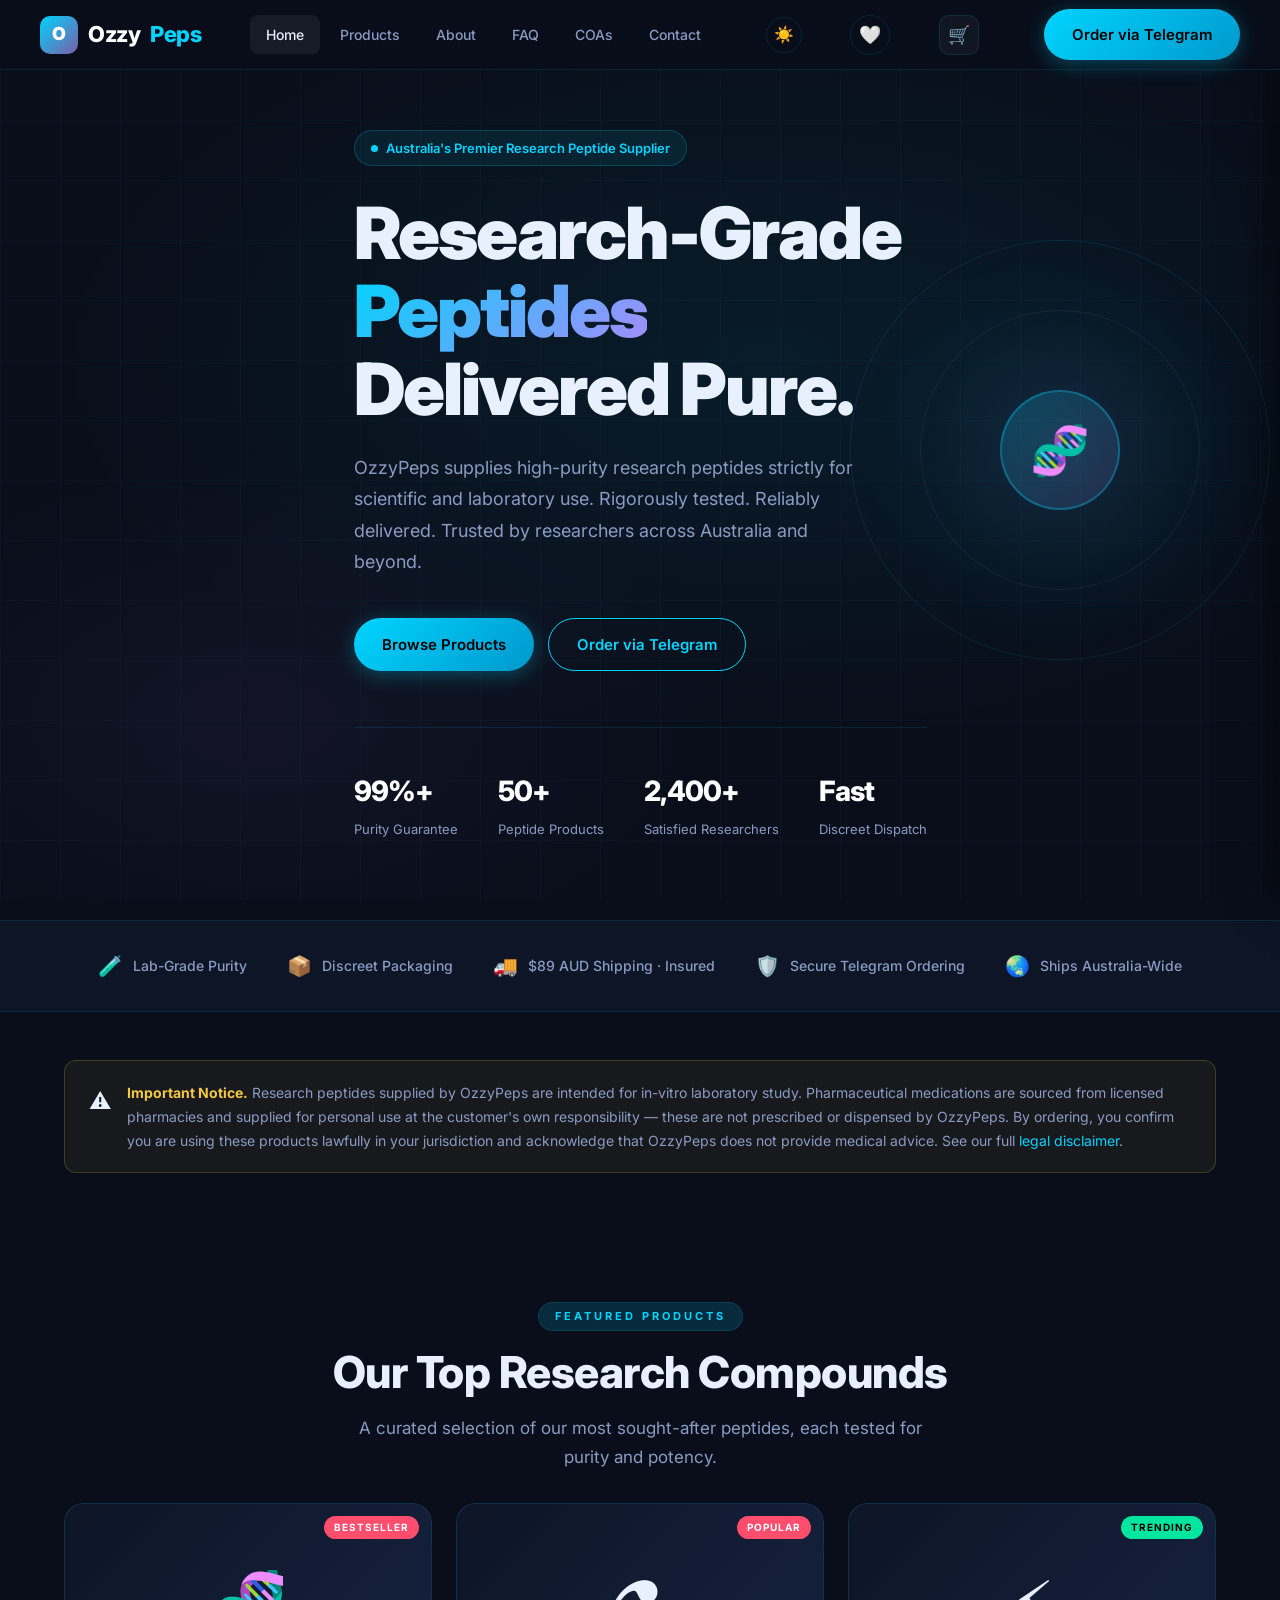
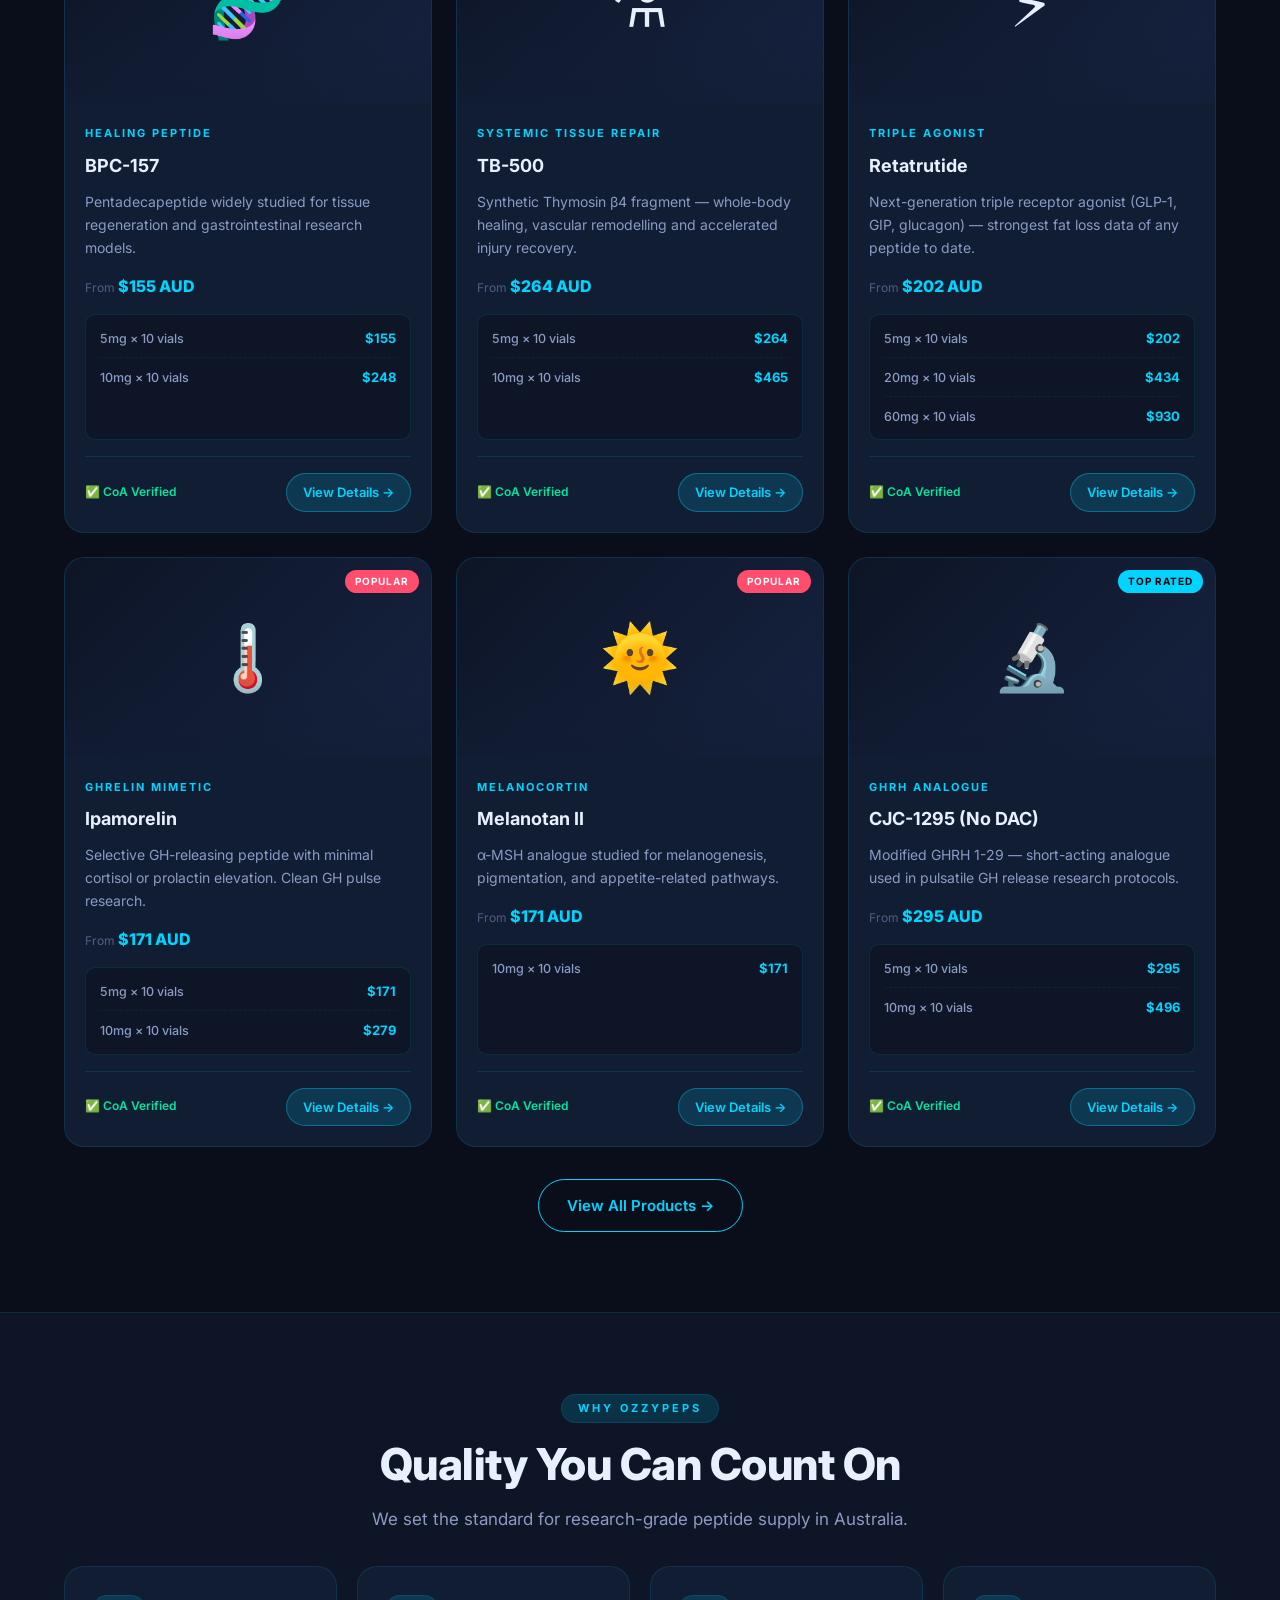
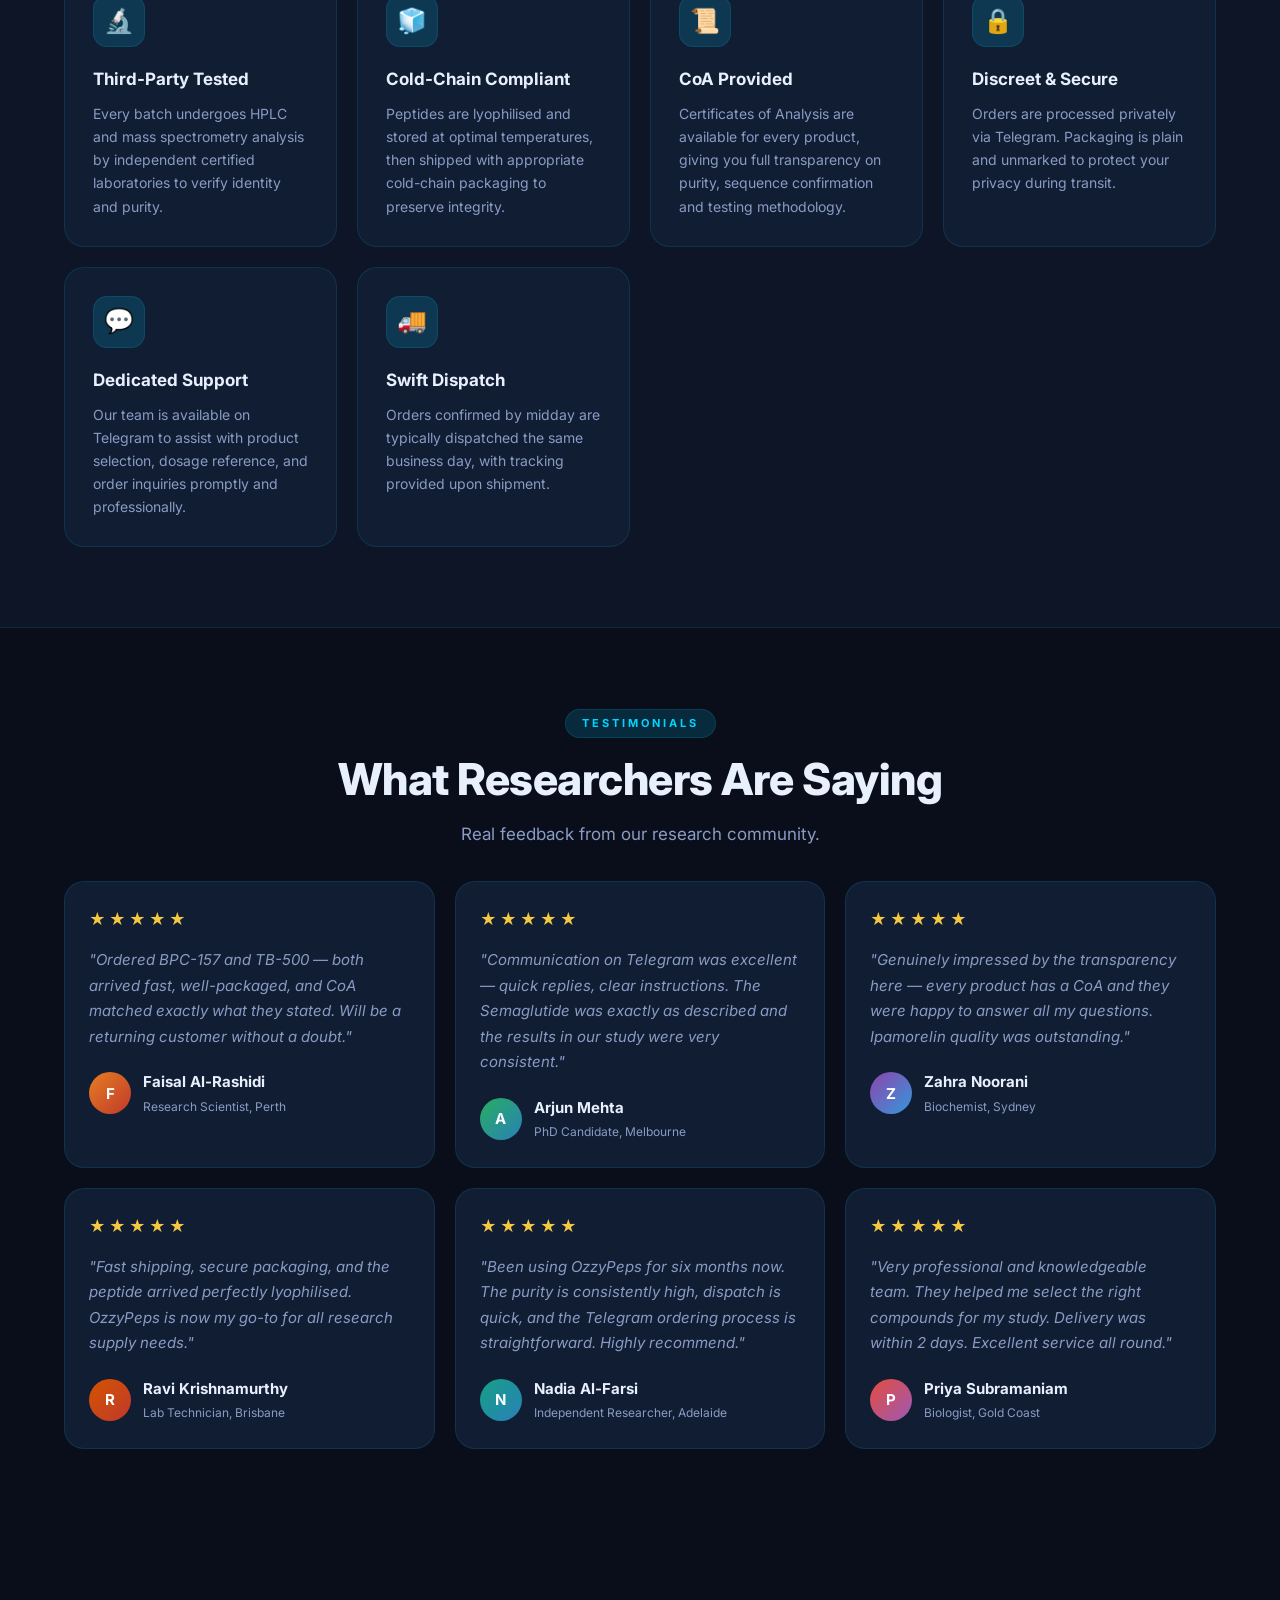
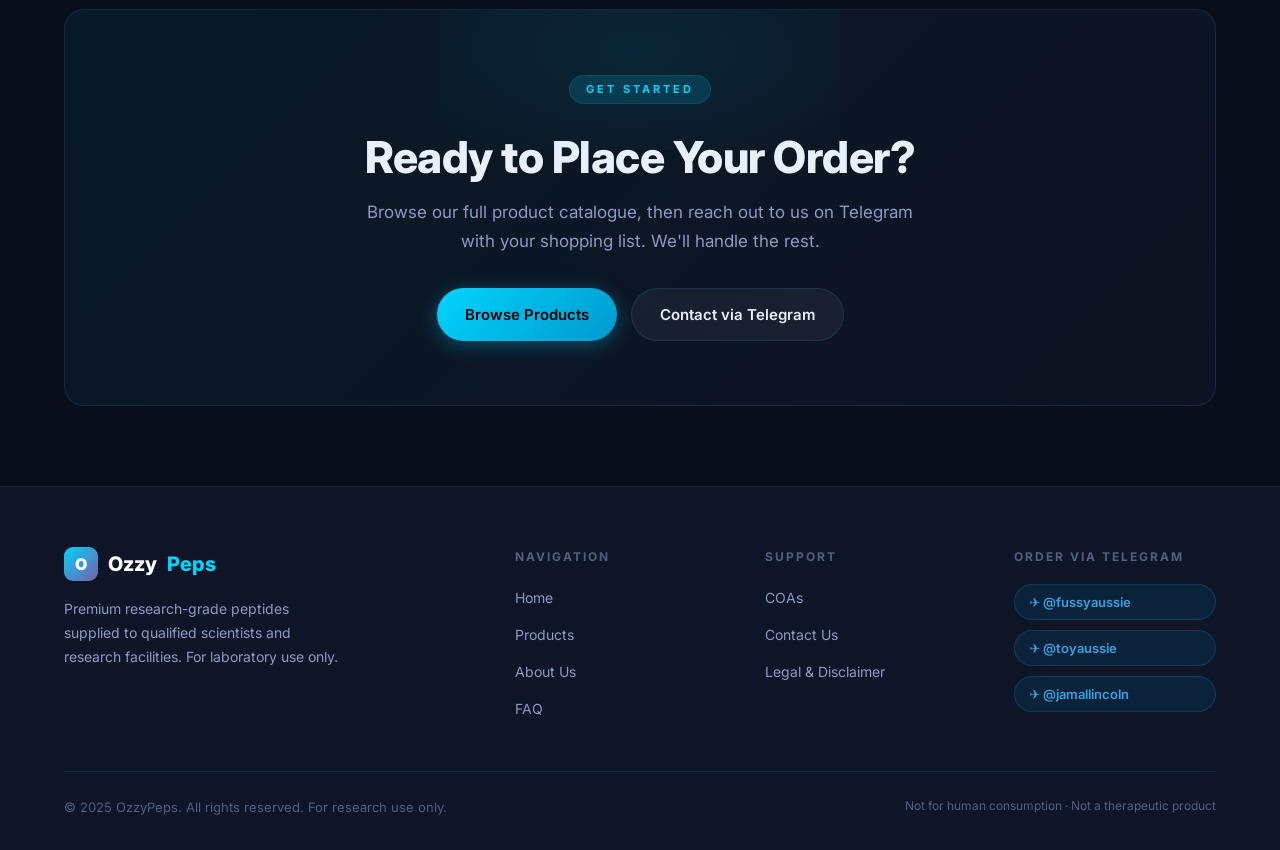
==== commit 1c3aef83: "Remove COA from modals; create COA page; remove calculator and reviews - Simplified product modals: " ====
--- a/index.html
+++ b/index.html
@@ -10,6 +10,10 @@
   <link rel="preconnect" href="https://fonts.gstatic.com" crossorigin />
   <link href="https://fonts.googleapis.com/css2?family=Inter:wght@400;500;600;700;800;900&display=swap" rel="stylesheet" />
   <script>(function(){var t=localStorage.getItem('ozzypeps_theme')||'dark';document.documentElement.setAttribute('data-theme',t);})()</script>
+  <script>/* sw-killer: unregister any stale service workers from the old PWA build */
+  if('serviceWorker' in navigator){navigator.serviceWorker.getRegistrations().then(function(rs){rs.forEach(function(r){r.unregister();});});}
+  if(window.caches){caches.keys().then(function(ks){ks.forEach(function(k){caches.delete(k);});});}
+  </script>
 </head>
 <body>
 
@@ -26,7 +30,7 @@
         <li><a href="products.html">Products</a></li>
         <li><a href="about.html">About</a></li>
         <li><a href="faq.html">FAQ</a></li>
-        <li><a href="calculator.html">Dosage Calc</a></li>
+        <li><a href="coas.html">COAs</a></li>
         <li><a href="contact.html">Contact</a></li>
       </ul>
 
@@ -47,7 +51,7 @@
     <a href="products.html">Products</a>
     <a href="about.html">About</a>
     <a href="faq.html">FAQ</a>
-    <a href="calculator.html">Dosage Calc</a>
+    <a href="coas.html">COAs</a>
     <a href="contact.html">Contact</a>
     <a href="wishlist.html">Wishlist 🤍</a>
     <button class="btn btn-ghost" onclick="toggleTheme()" style="margin-top:8px;width:100%;justify-content:center;">Toggle Theme ☀️/🌙</button>
@@ -439,15 +443,6 @@
     </div>
   </section>
 
-  <!-- RECENTLY VIEWED -->
-  <section class="recently-viewed-section" id="recentlyViewedSection" style="display:none;">
-    <div class="container">
-      <div class="section-label">Recently Viewed</div>
-      <h3>Continue Browsing</h3>
-      <div class="rv-scroll" id="recentlyViewedScroll"></div>
-    </div>
-  </section>
-
   <!-- FOOTER -->
   <footer class="footer">
     <div class="container">
@@ -471,7 +466,7 @@
         <div>
           <div class="footer-col-title">Support</div>
           <ul class="footer-links">
-            <li><a href="calculator.html">Dosage Calc</a></li>
+            <li><a href="coas.html">COAs</a></li>
             <li><a href="contact.html">Contact Us</a></li>
             <li><a href="about.html#legal">Legal &amp; Disclaimer</a></li>
           </ul>
@@ -507,17 +502,6 @@
   <script src="product-data.js"></script>
   <script src="cart.js"></script>
   <script src="wishlist.js"></script>
-  <script src="compare.js"></script>
-  <script src="recently-viewed.js"></script>
   <script src="theme.js"></script>
-  <script>
-    // Show recently viewed on home page
-    document.addEventListener('DOMContentLoaded', function() {
-      recentlyViewed.render('recentlyViewedScroll');
-      if (recentlyViewed.get().length > 0) {
-        document.getElementById('recentlyViewedSection').style.display = '';
-      }
-    });
-  </script>
 </body>
 </html>
--- a/styles.css
+++ b/styles.css
@@ -1713,41 +1713,30 @@
 }
 
 .cart-drawer-footer {
-  padding: 18px 22px 22px;
+  padding: 10px 18px 14px;
   border-top: 1px solid var(--border);
   background: var(--bg-primary);
   flex-shrink: 0;
 }
-.cart-disclaimer {
-  display: flex; gap: 8px;
-  font-size: 11px;
-  line-height: 1.5;
-  color: var(--text-muted);
-  background: rgba(0,212,255,0.04);
-  border: 1px solid rgba(0,212,255,0.12);
-  border-radius: 8px;
-  padding: 10px 12px;
-  margin-bottom: 14px;
-}
 .cart-summary-row {
   display: flex;
   justify-content: space-between;
   align-items: center;
-  font-size: 13px;
-  color: var(--text-secondary);
-  padding: 5px 0;
+  font-size: 12px;
+  color: var(--text-secondary);
+  padding: 2px 0;
 }
 .cart-summary-row.total {
-  font-size: 16px;
+  font-size: 14px;
   font-weight: 800;
   color: var(--text-primary);
-  padding: 12px 0 16px;
+  padding: 6px 0 8px;
   border-top: 1px solid var(--border);
-  margin-top: 8px;
-}
-.cart-summary-row.total > span:last-child { color: var(--accent); font-size: 20px; }
-.cart-checkout-btn { width: 100%; justify-content: center; margin-bottom: 8px; }
-.cart-continue-btn { width: 100%; justify-content: center; }
+  margin-top: 4px;
+}
+.cart-summary-row.total > span:last-child { color: var(--accent); font-size: 17px; }
+.cart-checkout-btn { width: 100%; justify-content: center; margin-bottom: 6px; padding: 10px; font-size: 14px; }
+.cart-continue-btn { width: 100%; justify-content: center; padding: 8px; font-size: 13px; }
 
 .cart-empty {
   text-align: center;
@@ -2060,7 +2049,108 @@
 [data-theme="light"] .field-hint { color: var(--text-muted); }
 [data-theme="light"] .about-stat-label { color: var(--text-secondary); }
 [data-theme="light"] .tg-role { color: var(--text-secondary); }
-[data-theme="light"] .compare-bar { background: var(--bg-card); }
+
+/* Catch-all: force readable text colors in light mode for every common element */
+[data-theme="light"] .hero-content,
+[data-theme="light"] .hero-content *,
+[data-theme="light"] .section-title,
+[data-theme="light"] .section-sub,
+[data-theme="light"] .feature-title,
+[data-theme="light"] .feature-desc,
+[data-theme="light"] .review-text,
+[data-theme="light"] .review-name,
+[data-theme="light"] .product-name,
+[data-theme="light"] .product-desc,
+[data-theme="light"] .product-code,
+[data-theme="light"] .product-purity,
+[data-theme="light"] .product-from-price,
+[data-theme="light"] .product-inquiry,
+[data-theme="light"] .spec-size,
+[data-theme="light"] .spec-price,
+[data-theme="light"] .filter-tab,
+[data-theme="light"] .trust-bar,
+[data-theme="light"] .trust-bar-inner,
+[data-theme="light"] .trust-num,
+[data-theme="light"] .trust-label,
+[data-theme="light"] .category-card,
+[data-theme="light"] .category-name,
+[data-theme="light"] .category-count,
+[data-theme="light"] .process-step-title,
+[data-theme="light"] .process-step-desc,
+[data-theme="light"] .step-number,
+[data-theme="light"] .about-h,
+[data-theme="light"] .about-p,
+[data-theme="light"] .about-stat-num,
+[data-theme="light"] .about-stat-label,
+[data-theme="light"] .checkout-section-title,
+[data-theme="light"] .summary-item-name,
+[data-theme="light"] .summary-item-size,
+[data-theme="light"] .calc-result,
+[data-theme="light"] .calc-result-value,
+[data-theme="light"] .calc-result-label,
+[data-theme="light"] .faq-question,
+[data-theme="light"] .faq-answer-inner,
+[data-theme="light"] .hero-badge,
+[data-theme="light"] .modal-box *,
+[data-theme="light"] .cart-drawer *,
+[data-theme="light"] h1, [data-theme="light"] h2, [data-theme="light"] h3,
+[data-theme="light"] h4, [data-theme="light"] h5, [data-theme="light"] h6,
+[data-theme="light"] p, [data-theme="light"] span, [data-theme="light"] div,
+[data-theme="light"] li, [data-theme="light"] label, [data-theme="light"] strong {
+  color: inherit;
+}
+/* Re-assert accent / special colors that the catch-all just clobbered */
+[data-theme="light"] body { color: var(--text-primary); }
+[data-theme="light"] .text-accent,
+[data-theme="light"] a,
+[data-theme="light"] .product-from-price,
+[data-theme="light"] .spec-price,
+[data-theme="light"] .nav-logo span,
+[data-theme="light"] .gradient-text,
+[data-theme="light"] .product-category,
+[data-theme="light"] .star,
+[data-theme="light"] .footer-tg { color: var(--accent); }
+[data-theme="light"] .text-gold,
+[data-theme="light"] .disclaimer-text strong { color: var(--gold); }
+[data-theme="light"] .text-muted,
+[data-theme="light"] .product-code,
+[data-theme="light"] .product-purity,
+[data-theme="light"] .review-label,
+[data-theme="light"] .stat-label,
+[data-theme="light"] .footer-copy,
+[data-theme="light"] .field-hint { color: var(--text-muted); }
+[data-theme="light"] .section-sub,
+[data-theme="light"] .feature-desc,
+[data-theme="light"] .review-text,
+[data-theme="light"] .product-desc,
+[data-theme="light"] .hero-desc,
+[data-theme="light"] .faq-answer-inner,
+[data-theme="light"] .about-p,
+[data-theme="light"] .process-step-desc { color: var(--text-secondary); }
+[data-theme="light"] .nav-logo,
+[data-theme="light"] .nav-logo:not(span),
+[data-theme="light"] .footer-logo-wrap,
+[data-theme="light"] .stat-num,
+[data-theme="light"] .about-stat-num,
+[data-theme="light"] .hero-title,
+[data-theme="light"] .section-title,
+[data-theme="light"] .feature-title,
+[data-theme="light"] .review-name,
+[data-theme="light"] .product-name,
+[data-theme="light"] .modal-title,
+[data-theme="light"] .cart-item-name,
+[data-theme="light"] .checkout-section-title,
+[data-theme="light"] h1, [data-theme="light"] h2,
+[data-theme="light"] h3, [data-theme="light"] h4 { color: var(--text-primary); }
+/* Keep elements on coloured backgrounds white */
+[data-theme="light"] .logo-icon,
+[data-theme="light"] .review-avatar,
+[data-theme="light"] .tg-avatar,
+[data-theme="light"] .product-badge.hot,
+[data-theme="light"] .wishlist-badge,
+[data-theme="light"] .modal-spec-add.added,
+[data-theme="light"] .cart-toast { color: #fff; }
+[data-theme="light"] .btn-primary { color: #000; }
 [data-theme="light"] .hero-grid-lines { opacity: 0.04; }
 [data-theme="light"] .disclaimer-banner { color: var(--text-secondary); }
 
@@ -2160,185 +2250,84 @@
   padding: 24px 0;
 }
 
-/* ── Recently Viewed ─────────────────────────────────────── */
-.recently-viewed-section {
-  padding: 40px 0;
-  border-top: 1px solid var(--border);
-}
-.recently-viewed-section .section-label { margin-bottom: 8px; }
-.recently-viewed-section h3 {
-  font-size: 22px;
-  font-weight: 800;
-  margin-bottom: 20px;
-}
-.rv-scroll {
-  display: flex;
-  gap: 14px;
-  overflow-x: auto;
-  padding-bottom: 12px;
-  scrollbar-width: thin;
-  scrollbar-color: var(--accent) transparent;
-}
-.rv-scroll::-webkit-scrollbar { height: 4px; }
-.rv-scroll::-webkit-scrollbar-track { background: transparent; }
-.rv-scroll::-webkit-scrollbar-thumb { background: var(--accent); border-radius: 2px; }
-.rv-card {
-  flex: 0 0 140px;
-  background: var(--bg-card);
-  border: 1px solid var(--border);
-  border-radius: var(--radius);
-  padding: 14px 12px;
-  cursor: pointer;
-  transition: all var(--transition);
-  text-align: center;
-}
-.rv-card:hover {
-  border-color: var(--accent);
-  background: var(--bg-card-hover);
-  transform: translateY(-2px);
-}
-.rv-emoji { font-size: 28px; margin-bottom: 8px; }
-.rv-name {
-  font-size: 11px;
-  font-weight: 700;
-  color: var(--text-primary);
-  margin-bottom: 4px;
-  line-height: 1.3;
-}
-.rv-cat { font-size: 10px; color: var(--text-muted); margin-bottom: 4px; }
-.rv-price { font-size: 11px; font-weight: 700; color: var(--accent); }
-
-/* ── Compare Sticky Bar ─────────────────────────────────── */
-.compare-bar {
-  position: fixed;
-  bottom: 0;
-  left: 0;
-  right: 0;
-  background: var(--bg-card);
-  border-top: 1px solid var(--border);
-  backdrop-filter: blur(12px);
-  padding: 14px 24px;
-  display: flex;
-  align-items: center;
-  gap: 16px;
-  z-index: 900;
-  transform: translateY(100%);
-  transition: transform 0.3s cubic-bezier(0.34, 1.56, 0.64, 1);
-  box-shadow: 0 -4px 32px rgba(0, 0, 0, 0.3);
-}
-.compare-bar.visible { transform: translateY(0); }
-.compare-bar-items {
-  display: flex;
-  gap: 10px;
-  flex: 1;
-  flex-wrap: wrap;
-}
-.compare-chip {
-  display: flex;
-  align-items: center;
-  gap: 6px;
+/* ── Info Tooltip (hoverable "i" / chip) ───────────────────── */
+.info-tip {
+  position: relative;
+  display: inline-flex;
+  align-items: center;
+  cursor: help;
+  outline: none;
+}
+.info-tip-icon {
+  display: inline-flex;
+  align-items: center;
+  justify-content: center;
+  width: 15px;
+  height: 15px;
+  border-radius: 50%;
   background: var(--accent-glow);
   border: 1px solid var(--border-hover);
-  border-radius: 20px;
-  padding: 6px 12px;
+  color: var(--accent);
+  font-size: 10px;
+  font-weight: 800;
+  font-style: italic;
+  margin-left: 6px;
+  transition: all var(--transition);
+}
+.info-tip:hover .info-tip-icon,
+.info-tip:focus .info-tip-icon {
+  background: var(--accent);
+  color: var(--bg-primary);
+}
+.info-tip-trigger {
   font-size: 12px;
   font-weight: 600;
+  color: var(--accent);
+  border-bottom: 1px dashed var(--border-hover);
+  padding-bottom: 1px;
+  transition: color var(--transition);
+}
+.info-tip:hover .info-tip-trigger,
+.info-tip:focus .info-tip-trigger {
   color: var(--text-primary);
-}
-.compare-chip-remove {
-  background: none;
-  border: none;
-  color: var(--text-muted);
-  cursor: pointer;
-  font-size: 14px;
-  line-height: 1;
-  padding: 0;
-  margin-left: 2px;
-}
-.compare-chip-remove:hover { color: var(--accent); }
-.compare-bar-actions { display: flex; gap: 8px; flex-shrink: 0; }
-
-/* Compare button on product cards */
-.compare-btn {
+  border-bottom-color: var(--accent);
+}
+.info-tip-body {
+  position: absolute;
+  bottom: calc(100% + 8px);
+  right: 0;
+  width: 240px;
+  background: var(--bg-secondary);
+  border: 1px solid var(--border-hover);
+  border-radius: 8px;
+  padding: 10px 12px;
   font-size: 11px;
-  font-weight: 700;
-  padding: 5px 10px;
-  border: 1.5px solid var(--border-hover);
-  border-radius: 20px;
-  background: transparent;
-  color: var(--text-muted);
-  cursor: pointer;
-  transition: all var(--transition);
-}
-.compare-btn:hover { border-color: var(--accent); color: var(--accent); }
-.compare-btn.comparing {
-  border-color: var(--accent);
-  color: var(--accent);
-  background: var(--accent-glow);
-}
-
-/* ── Compare Page ───────────────────────────────────────── */
-.compare-table {
-  display: grid;
-  gap: 0;
-  border: 1px solid var(--border);
-  border-radius: var(--radius-lg);
-  overflow: hidden;
-}
-.compare-table.cols-2 { grid-template-columns: 180px 1fr 1fr; }
-.compare-table.cols-3 { grid-template-columns: 180px 1fr 1fr 1fr; }
-.compare-cell {
-  padding: 16px 18px;
-  border-bottom: 1px solid var(--border);
-  border-right: 1px solid var(--border);
-  font-size: 13px;
-  color: var(--text-secondary);
-  background: var(--bg-card);
-}
-.compare-cell:last-child { border-right: none; }
-.compare-cell.row-label {
-  font-size: 11px;
-  font-weight: 700;
-  text-transform: uppercase;
-  letter-spacing: 0.7px;
-  color: var(--text-muted);
-  background: var(--bg-secondary);
-}
-.compare-cell.product-header {
-  text-align: center;
-  background: var(--bg-card-hover);
-}
-.compare-cell.product-header:first-child { background: var(--bg-secondary); }
-.compare-product-emoji { font-size: 36px; margin-bottom: 8px; }
-.compare-product-name { font-size: 15px; font-weight: 800; color: var(--text-primary); }
-.compare-product-cat { font-size: 11px; color: var(--accent); margin-top: 4px; }
-.compare-use-item { margin-bottom: 8px; }
-.compare-use-icon { font-size: 14px; margin-right: 6px; }
-.compare-use-title { font-size: 12px; font-weight: 700; color: var(--text-primary); }
-.compare-use-sub {
-  font-size: 11px;
-  color: var(--text-muted);
-  margin-top: 2px;
+  font-weight: 500;
   line-height: 1.5;
-}
-.compare-spec-row {
-  display: flex;
-  justify-content: space-between;
-  padding: 5px 0;
-  border-bottom: 1px solid var(--border);
-  font-size: 12px;
-}
-.compare-spec-row:last-child { border-bottom: none; }
-.compare-spec-size { color: var(--text-secondary); }
-.compare-spec-price { color: var(--accent); font-weight: 700; }
-
-
-/* ── Referral Notice ─────────────────────────────────── */
-.cart-referral-notice {
-  padding: 10px 16px;
+  color: var(--text-primary);
+  box-shadow: 0 8px 24px rgba(0, 0, 0, 0.4);
+  opacity: 0;
+  visibility: hidden;
+  transform: translateY(4px);
+  transition: opacity 0.18s ease, transform 0.18s ease, visibility 0.18s;
+  pointer-events: none;
+  z-index: 1100;
+  white-space: normal;
+}
+.info-tip-text .info-tip-body { left: 0; right: auto; }
+.info-tip:hover .info-tip-body,
+.info-tip:focus .info-tip-body,
+.info-tip:focus-within .info-tip-body {
+  opacity: 1;
+  visibility: visible;
+  transform: translateY(0);
+}
+.cart-referral-row {
+  padding: 6px 0 2px;
   border-top: 1px solid var(--border);
-  font-size: 12px;
-  color: var(--text-muted);
-  line-height: 1.6;
-}
-.cart-referral-notice strong { color: var(--accent); }
+  margin-top: 4px;
+  margin-bottom: 6px;
+}
+.cart-referral-row .info-tip-trigger { font-size: 11px; }
+
+
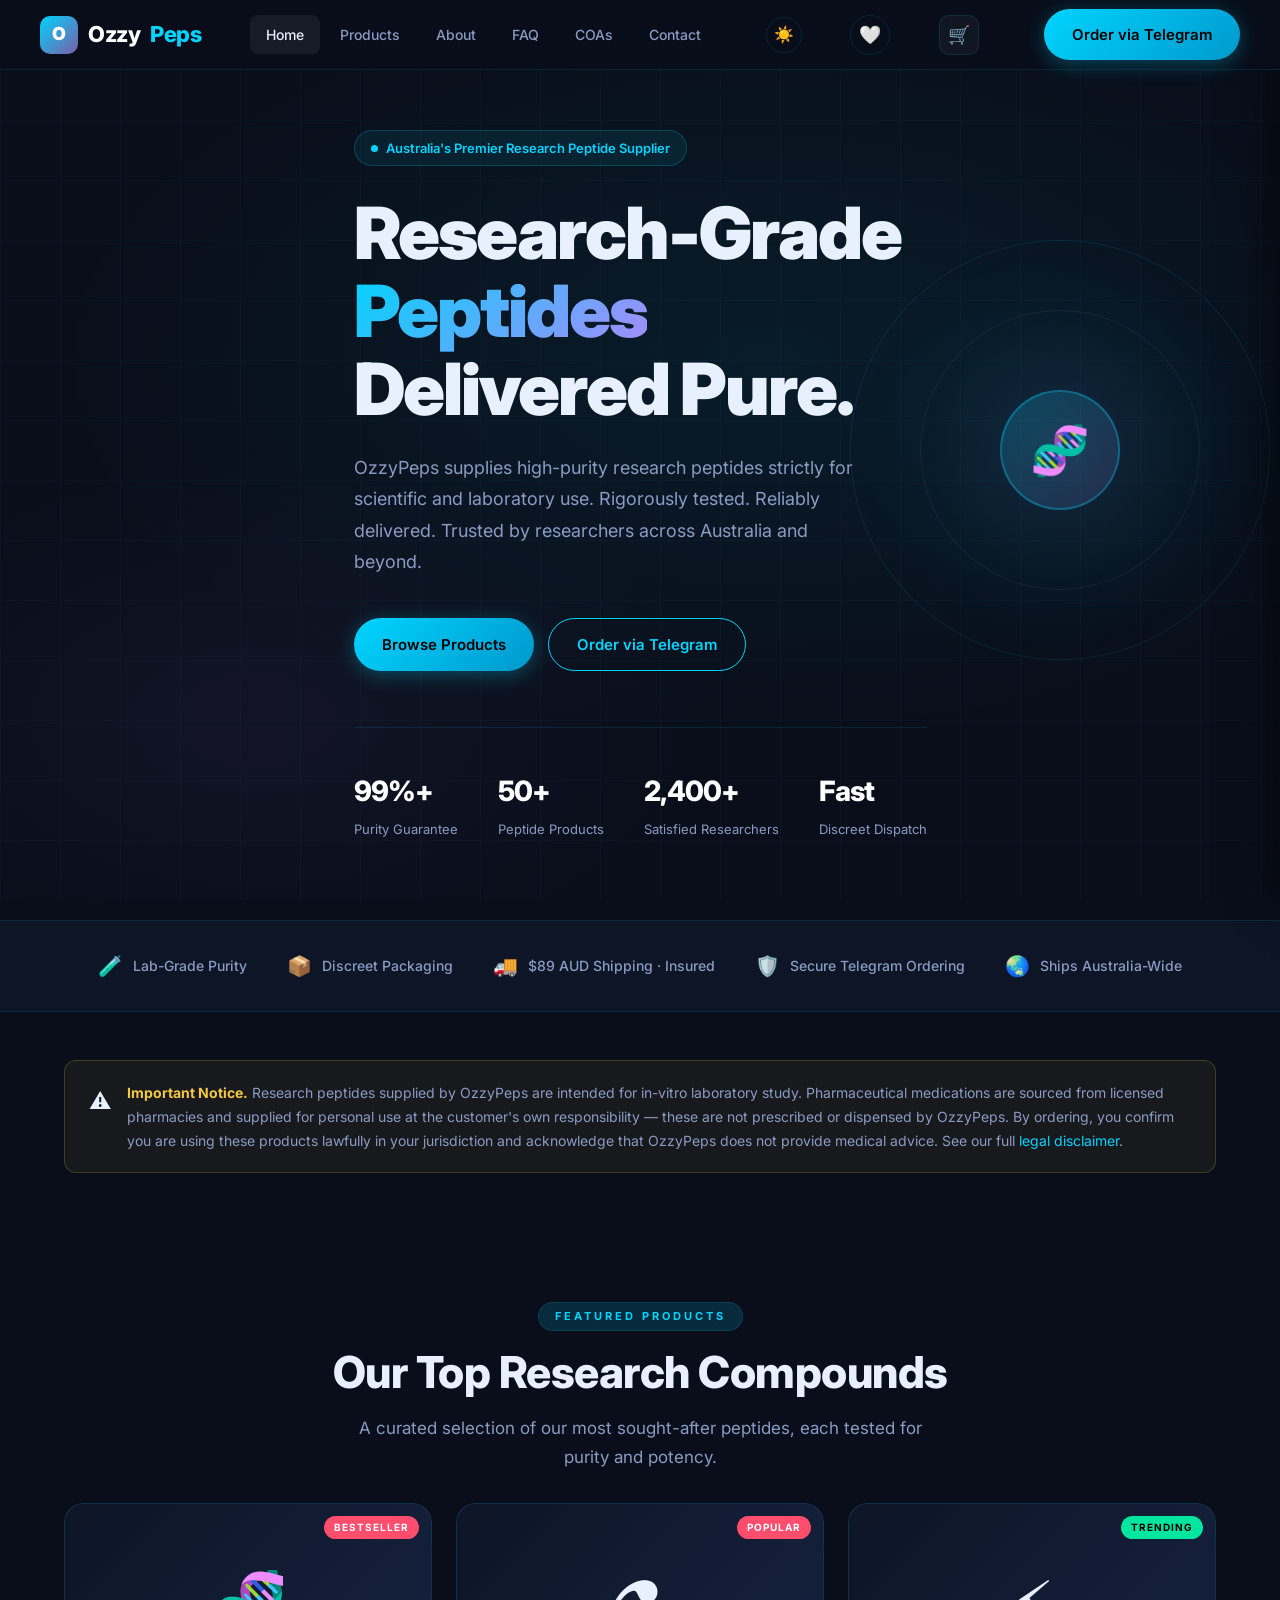
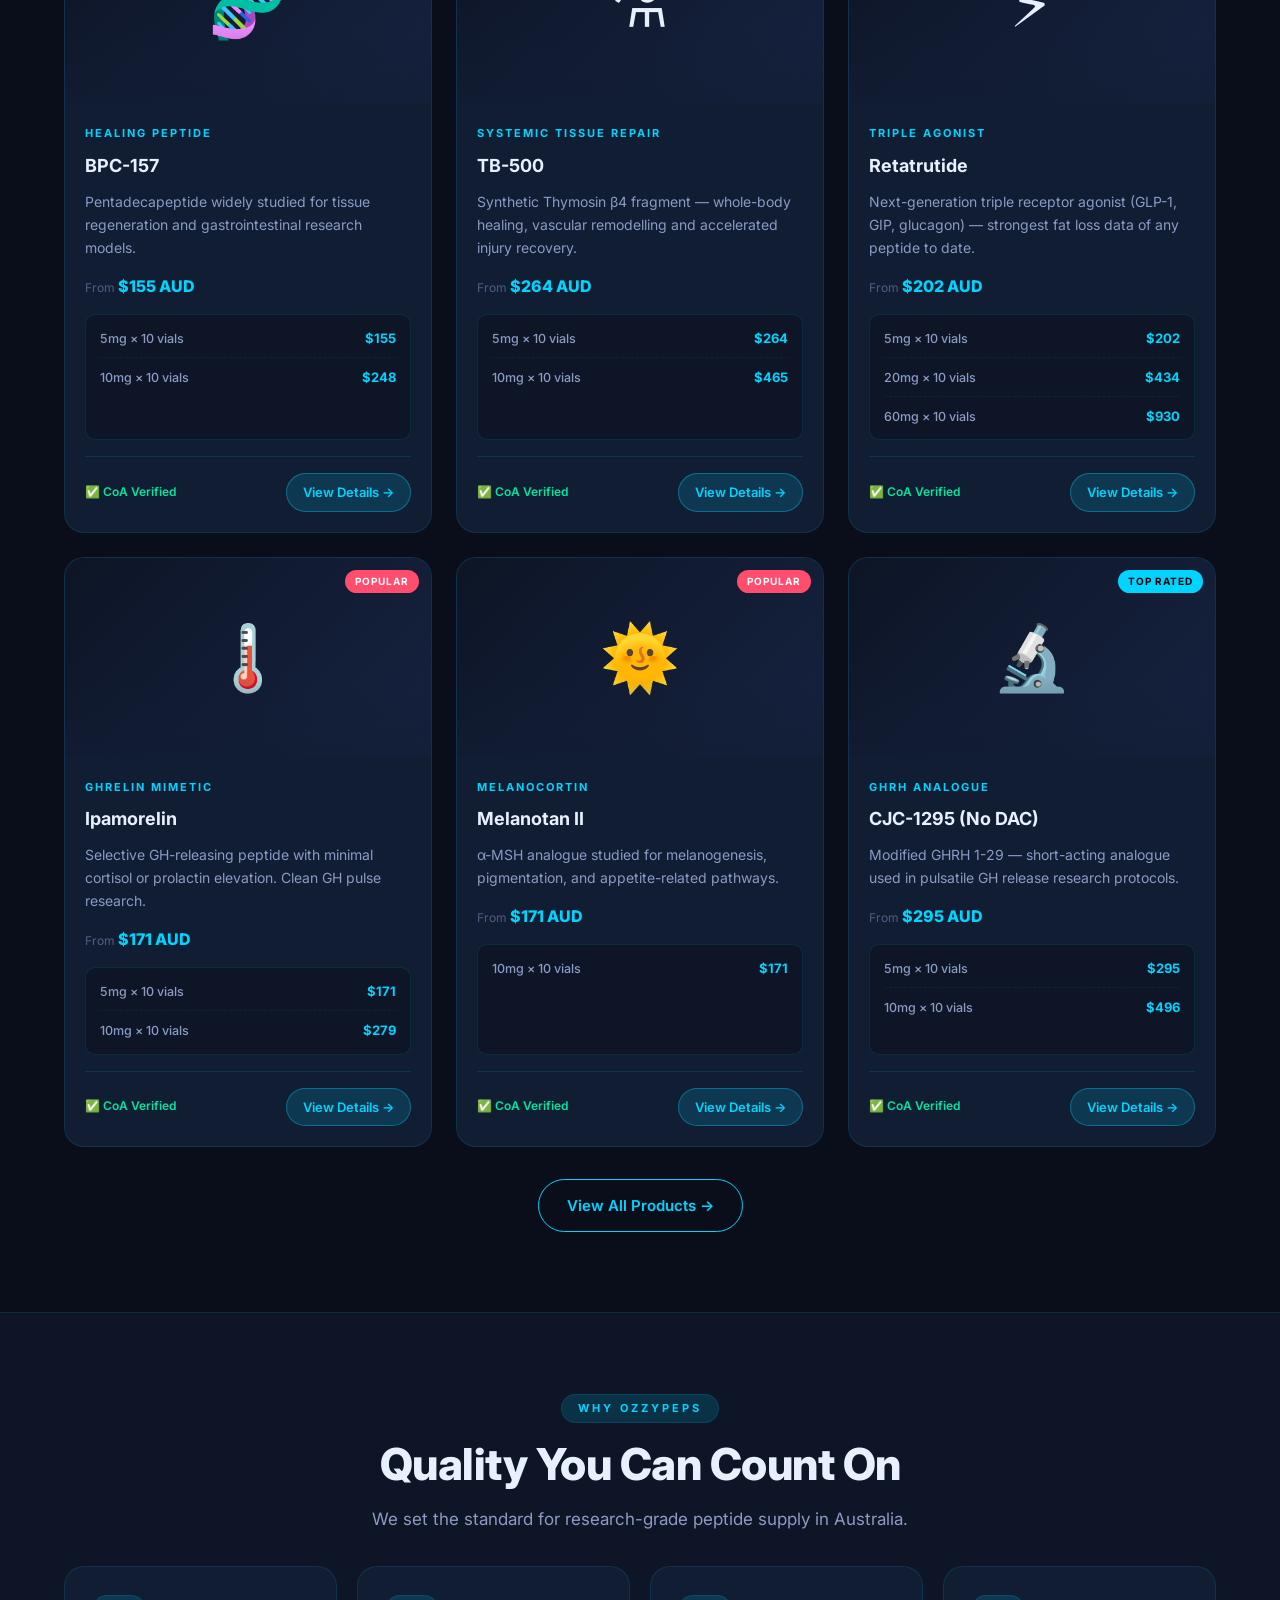
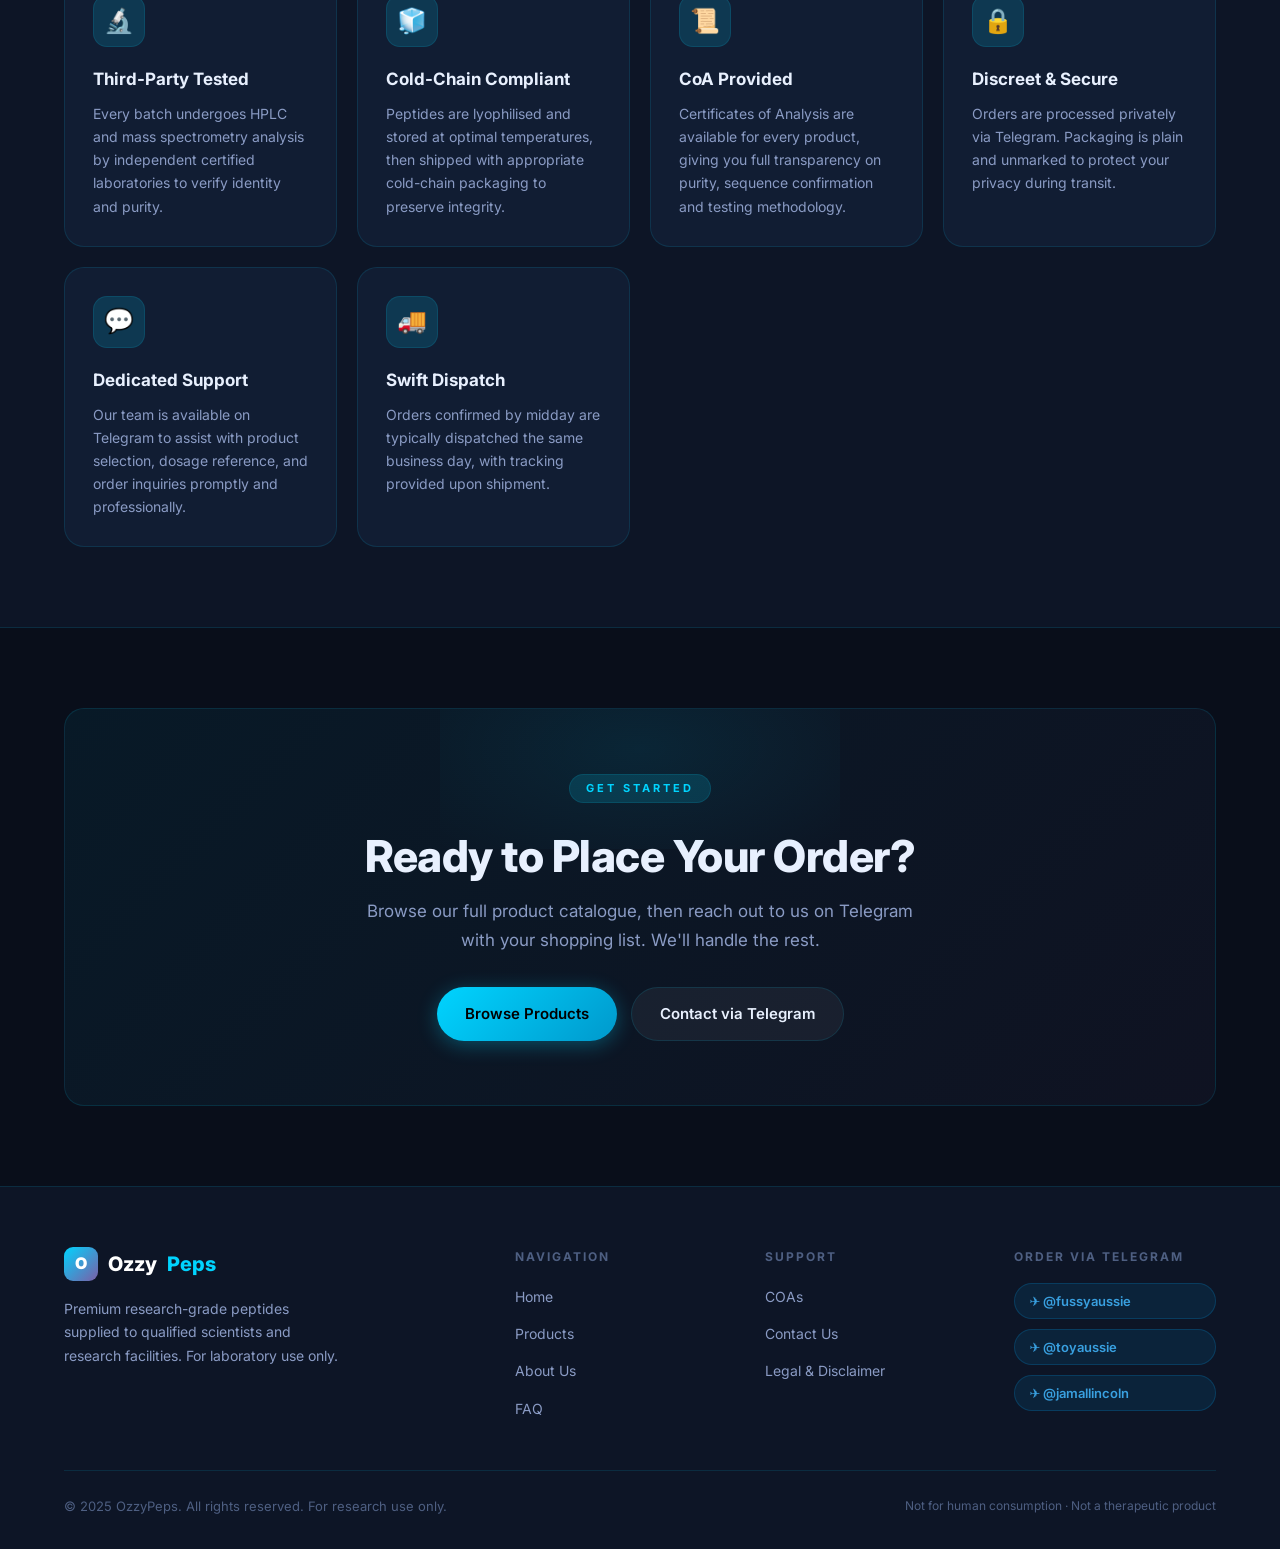
==== commit 7b944b53: "Remove COA from modals; create COA page; remove calculator and reviews https://claude.ai/code/sessio" ====
--- a/index.html
+++ b/index.html
@@ -329,105 +329,6 @@
     </div>
   </section>
 
-  <!-- REVIEWS -->
-  <section class="section">
-    <div class="container">
-      <div class="text-center mb-8">
-        <div class="section-label">Testimonials</div>
-        <h2 class="section-title">What Researchers Are Saying</h2>
-        <p class="section-sub">Real feedback from our research community.</p>
-      </div>
-
-      <div class="reviews-grid">
-
-        <div class="review-card">
-          <div class="review-stars">
-            <span class="star">★</span><span class="star">★</span><span class="star">★</span><span class="star">★</span><span class="star">★</span>
-          </div>
-          <p class="review-text">"Ordered BPC-157 and TB-500 — both arrived fast, well-packaged, and CoA matched exactly what they stated. Will be a returning customer without a doubt."</p>
-          <div class="review-author">
-            <div class="review-avatar" style="background: linear-gradient(135deg, #e67e22, #c0392b);">F</div>
-            <div>
-              <div class="review-name">Faisal Al-Rashidi</div>
-              <div class="review-label">Research Scientist, Perth</div>
-            </div>
-          </div>
-        </div>
-
-        <div class="review-card">
-          <div class="review-stars">
-            <span class="star">★</span><span class="star">★</span><span class="star">★</span><span class="star">★</span><span class="star">★</span>
-          </div>
-          <p class="review-text">"Communication on Telegram was excellent — quick replies, clear instructions. The Semaglutide was exactly as described and the results in our study were very consistent."</p>
-          <div class="review-author">
-            <div class="review-avatar" style="background: linear-gradient(135deg, #27ae60, #2980b9);">A</div>
-            <div>
-              <div class="review-name">Arjun Mehta</div>
-              <div class="review-label">PhD Candidate, Melbourne</div>
-            </div>
-          </div>
-        </div>
-
-        <div class="review-card">
-          <div class="review-stars">
-            <span class="star">★</span><span class="star">★</span><span class="star">★</span><span class="star">★</span><span class="star">★</span>
-          </div>
-          <p class="review-text">"Genuinely impressed by the transparency here — every product has a CoA and they were happy to answer all my questions. Ipamorelin quality was outstanding."</p>
-          <div class="review-author">
-            <div class="review-avatar" style="background: linear-gradient(135deg, #8e44ad, #3498db);">Z</div>
-            <div>
-              <div class="review-name">Zahra Noorani</div>
-              <div class="review-label">Biochemist, Sydney</div>
-            </div>
-          </div>
-        </div>
-
-        <div class="review-card">
-          <div class="review-stars">
-            <span class="star">★</span><span class="star">★</span><span class="star">★</span><span class="star">★</span><span class="star">★</span>
-          </div>
-          <p class="review-text">"Fast shipping, secure packaging, and the peptide arrived perfectly lyophilised. OzzyPeps is now my go-to for all research supply needs."</p>
-          <div class="review-author">
-            <div class="review-avatar" style="background: linear-gradient(135deg, #d35400, #c0392b);">R</div>
-            <div>
-              <div class="review-name">Ravi Krishnamurthy</div>
-              <div class="review-label">Lab Technician, Brisbane</div>
-            </div>
-          </div>
-        </div>
-
-        <div class="review-card">
-          <div class="review-stars">
-            <span class="star">★</span><span class="star">★</span><span class="star">★</span><span class="star">★</span><span class="star">★</span>
-          </div>
-          <p class="review-text">"Been using OzzyPeps for six months now. The purity is consistently high, dispatch is quick, and the Telegram ordering process is straightforward. Highly recommend."</p>
-          <div class="review-author">
-            <div class="review-avatar" style="background: linear-gradient(135deg, #16a085, #2980b9);">N</div>
-            <div>
-              <div class="review-name">Nadia Al-Farsi</div>
-              <div class="review-label">Independent Researcher, Adelaide</div>
-            </div>
-          </div>
-        </div>
-
-        <div class="review-card">
-          <div class="review-stars">
-            <span class="star">★</span><span class="star">★</span><span class="star">★</span><span class="star">★</span><span class="star">★</span>
-          </div>
-          <p class="review-text">"Very professional and knowledgeable team. They helped me select the right compounds for my study. Delivery was within 2 days. Excellent service all round."</p>
-          <div class="review-author">
-            <div class="review-avatar" style="background: linear-gradient(135deg, #e74c3c, #9b59b6);">P</div>
-            <div>
-              <div class="review-name">Priya Subramaniam</div>
-              <div class="review-label">Biologist, Gold Coast</div>
-            </div>
-          </div>
-        </div>
-
-      </div>
-    </div>
-  </section>
-
   <!-- CTA -->
   <section class="section">
     <div class="container">
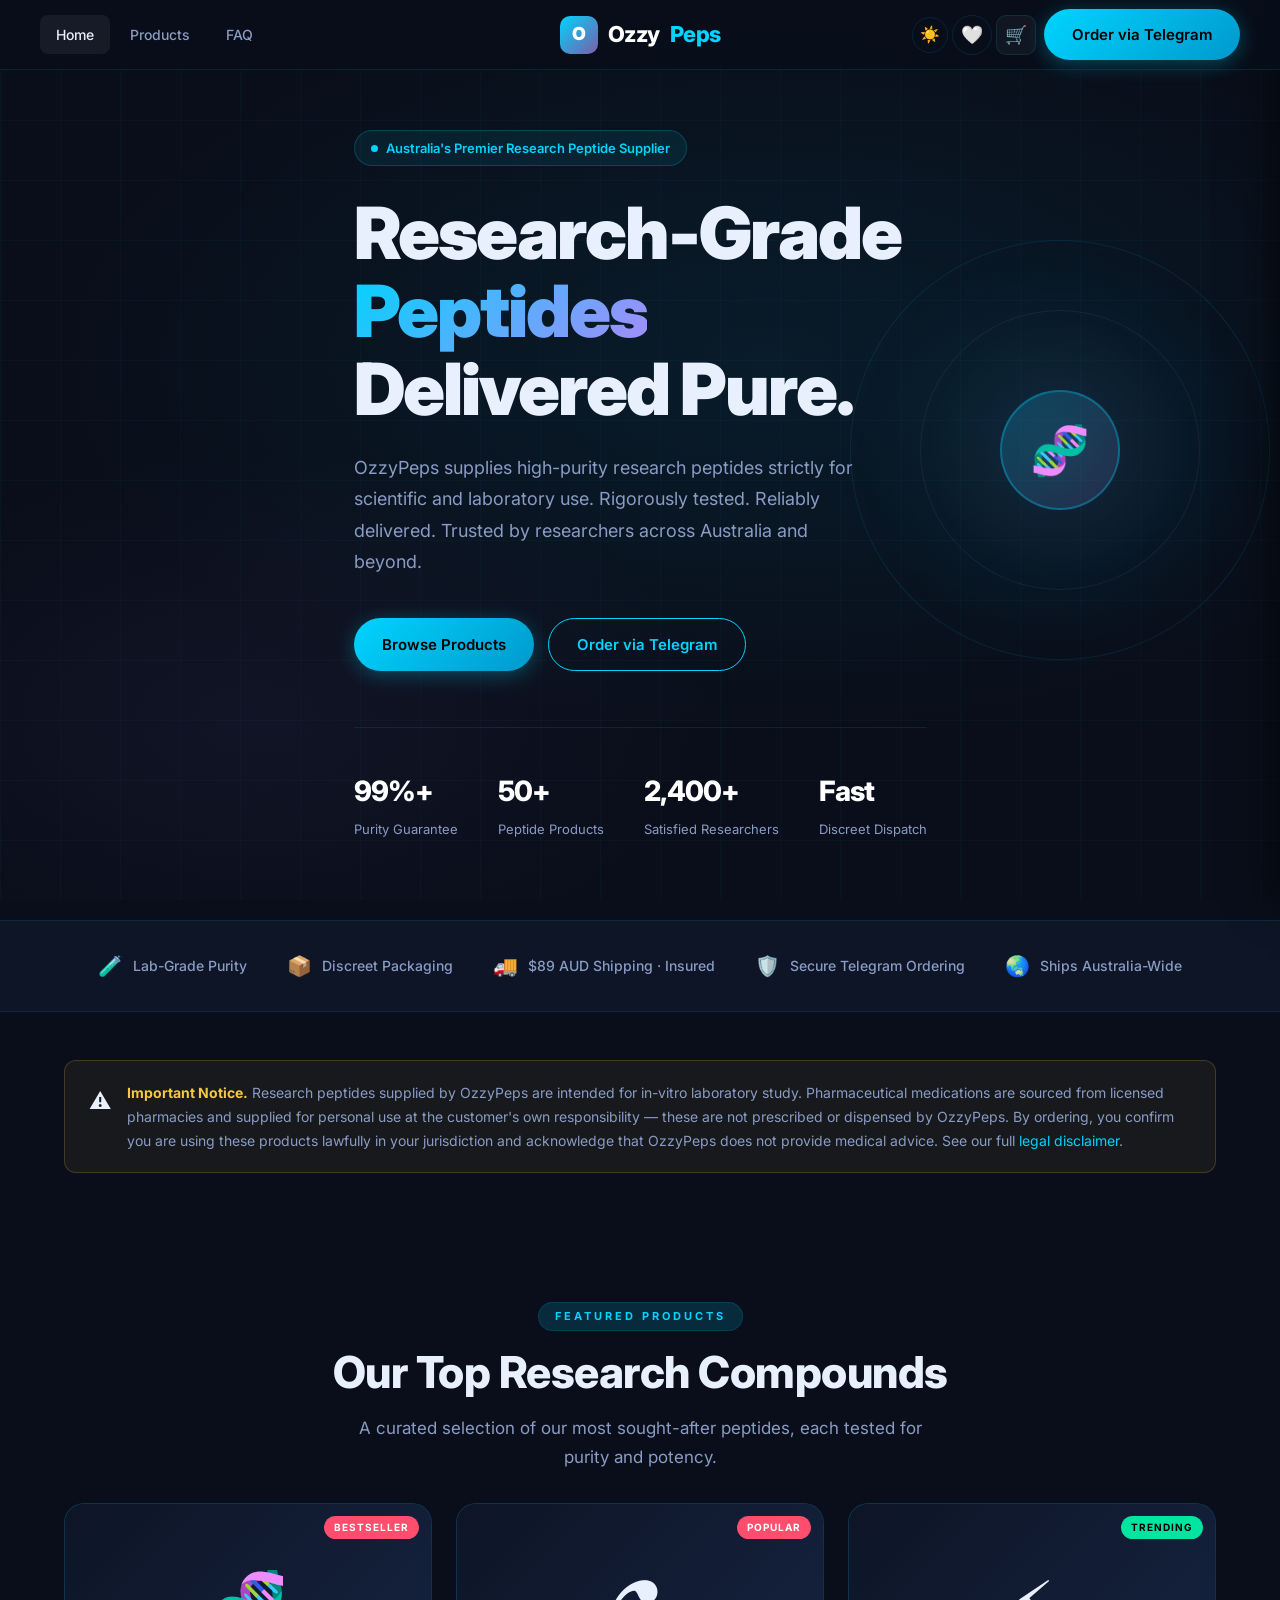
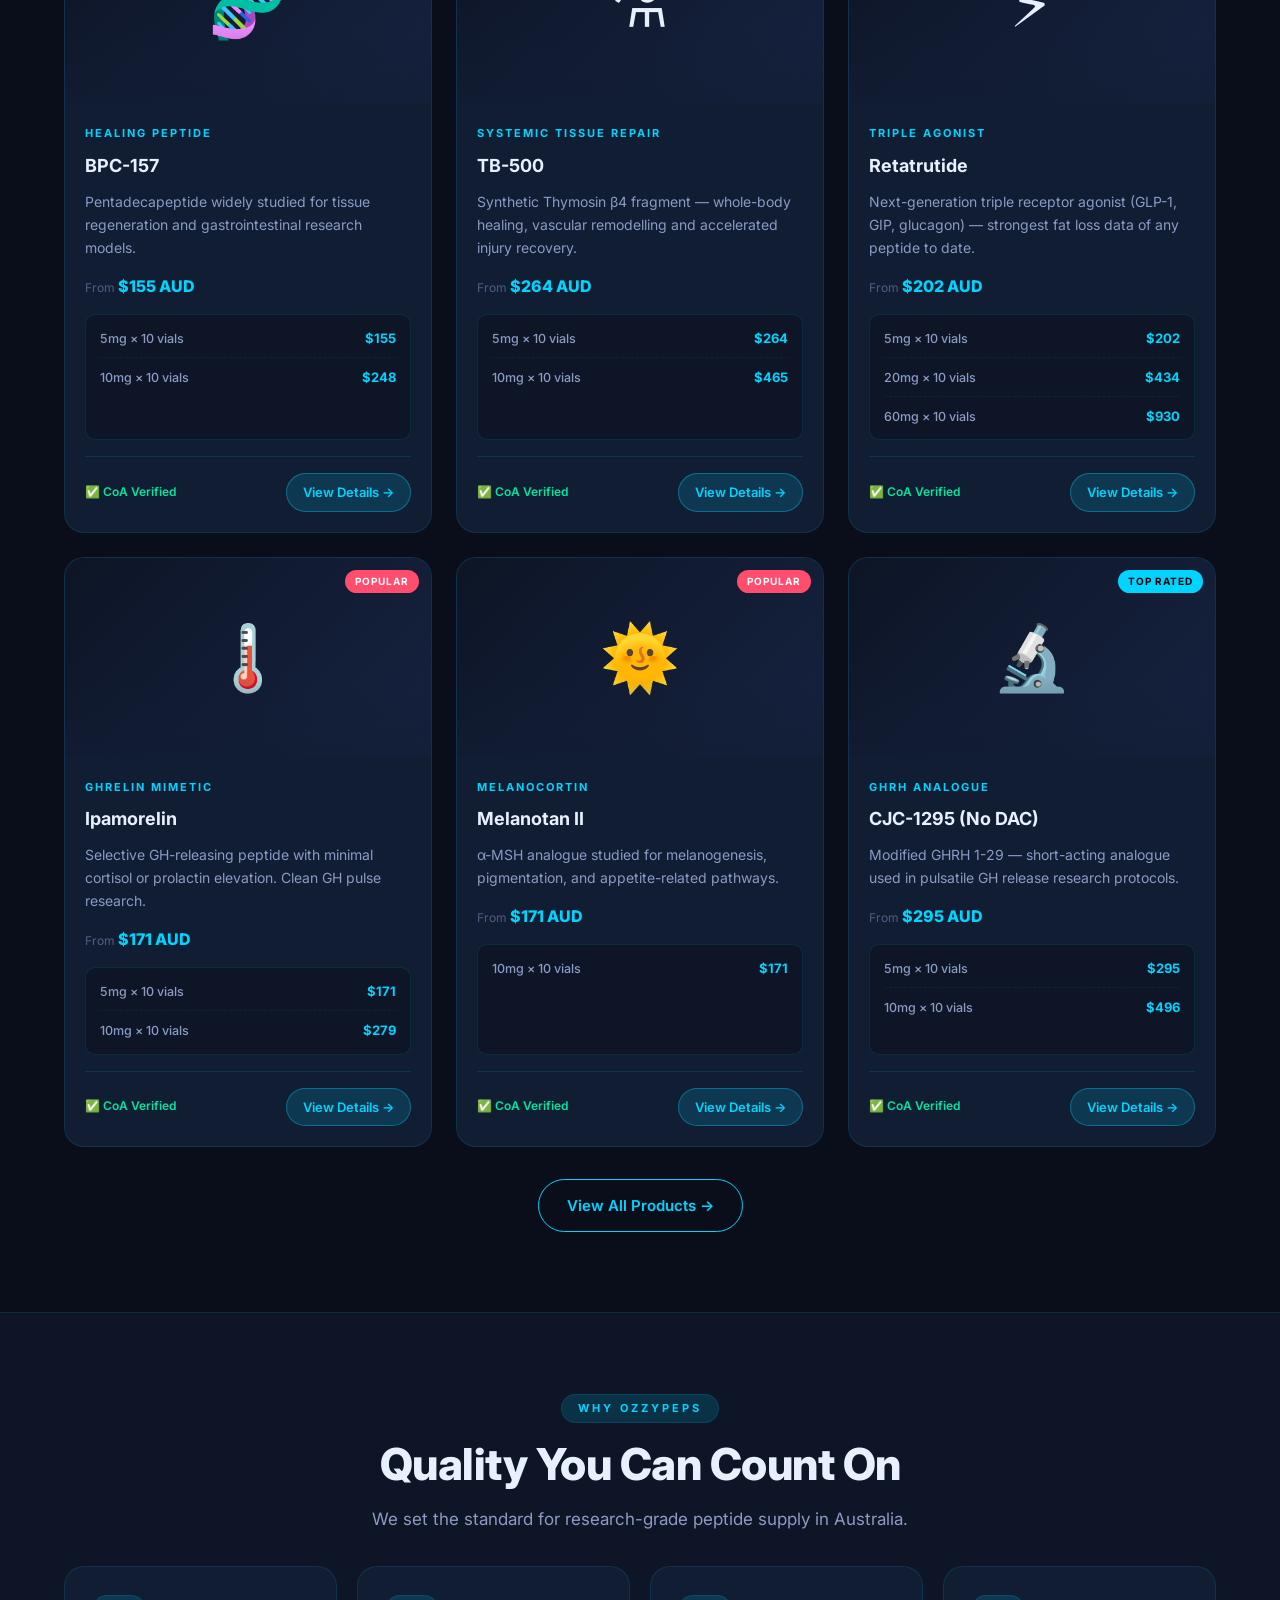
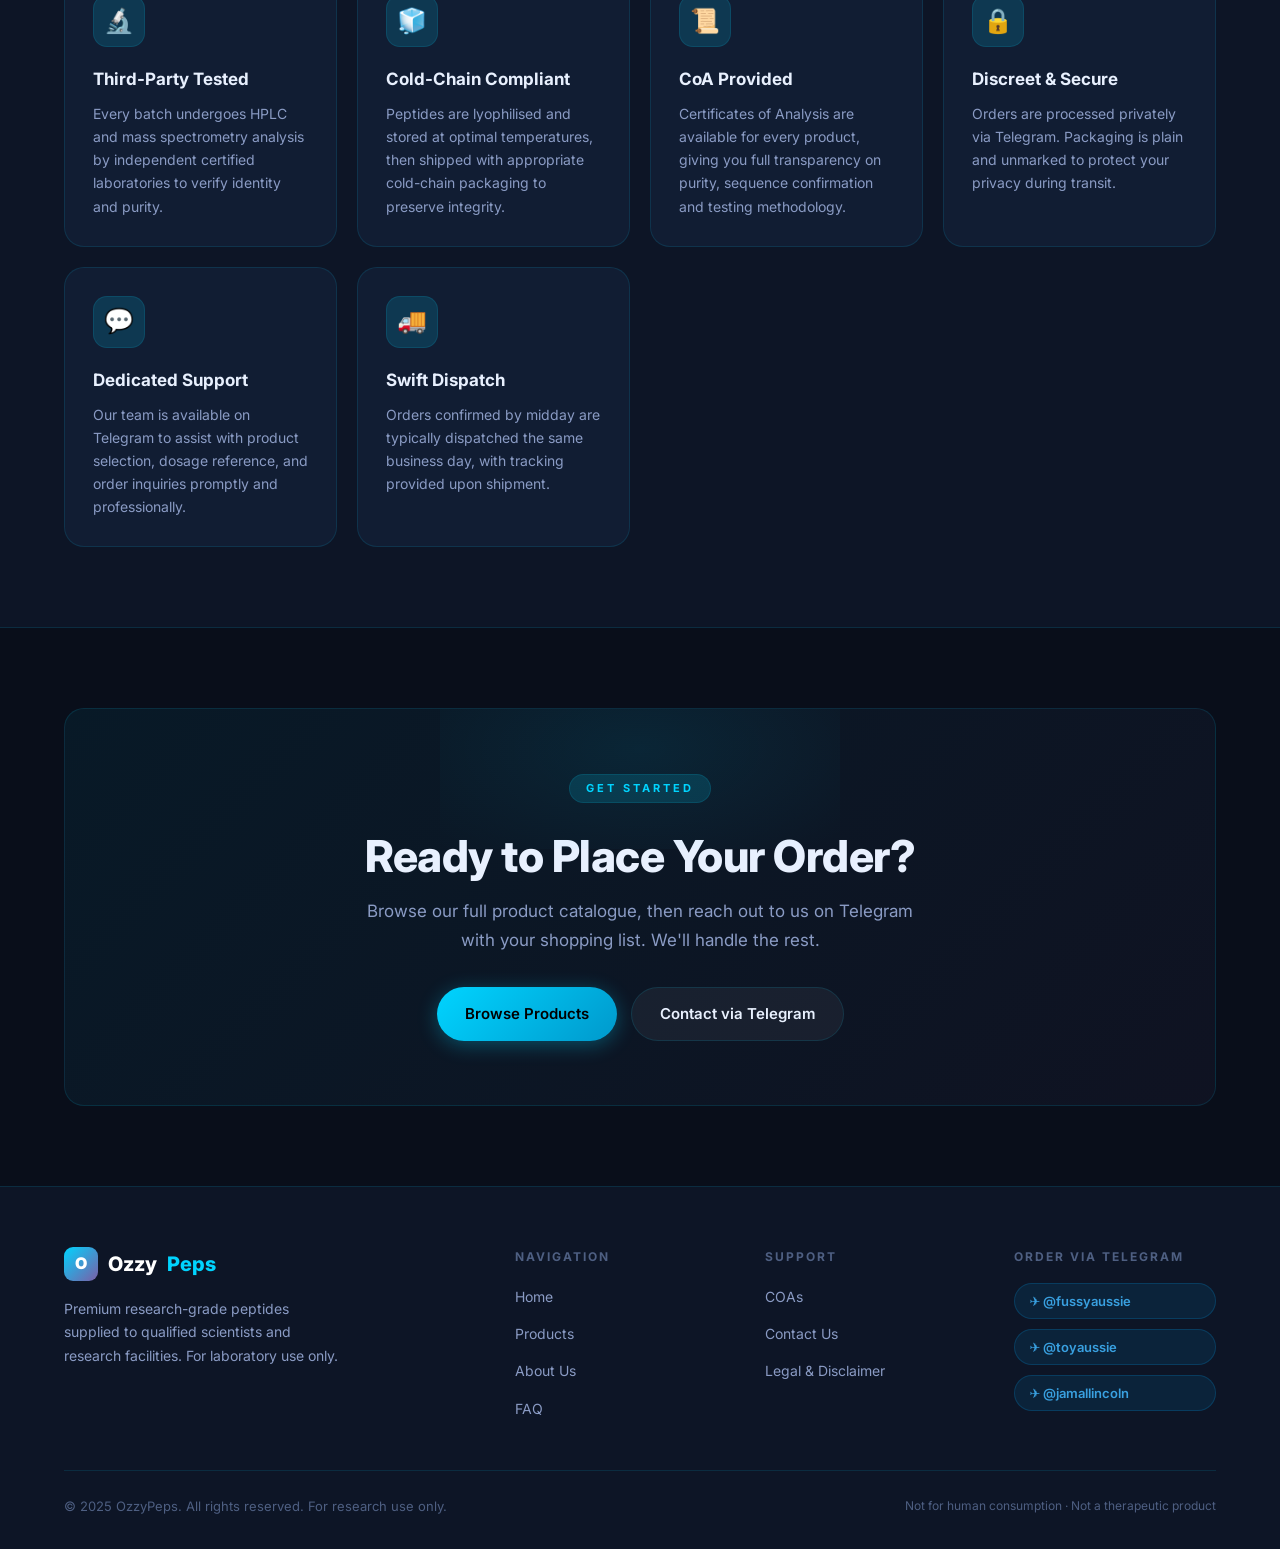
==== commit 47fff197: "Redesign navbar: centered logo, trim to Home/Products/FAQ" ====
--- a/index.html
+++ b/index.html
@@ -20,27 +20,25 @@
   <!-- NAVBAR -->
   <nav class="navbar">
     <div class="nav-inner">
+      <ul class="nav-links">
+        <li><a href="index.html" class="active">Home</a></li>
+        <li><a href="products.html">Products</a></li>
+        <li><a href="faq.html">FAQ</a></li>
+      </ul>
+
       <a href="index.html" class="nav-logo">
         <div class="logo-icon">O</div>
         Ozzy<span>Peps</span>
       </a>
 
-      <ul class="nav-links">
-        <li><a href="index.html" class="active">Home</a></li>
-        <li><a href="products.html">Products</a></li>
-        <li><a href="about.html">About</a></li>
-        <li><a href="faq.html">FAQ</a></li>
-        <li><a href="coas.html">COAs</a></li>
-        <li><a href="contact.html">Contact</a></li>
-      </ul>
-
-      <button class="theme-toggle" id="themeToggle" onclick="toggleTheme()" aria-label="Toggle theme">☀️</button>
-      <button class="wishlist-icon-wrap" onclick="window.location='wishlist.html'" aria-label="View wishlist">🤍 <span class="wishlist-badge">0</span></button>
-      <button class="cart-icon-wrap" onclick="cart.open()" aria-label="Open cart">&#128722; <span class="cart-badge">0</span></button>
-      <a href="contact.html" class="btn btn-primary nav-cta">Order via Telegram</a>
-
-      <div class="hamburger" id="hamburger" onclick="toggleMenu()">
-        <span></span><span></span><span></span>
+      <div class="nav-actions">
+        <button class="theme-toggle" id="themeToggle" onclick="toggleTheme()" aria-label="Toggle theme">☀️</button>
+        <button class="wishlist-icon-wrap" onclick="window.location='wishlist.html'" aria-label="View wishlist">🤍 <span class="wishlist-badge">0</span></button>
+        <button class="cart-icon-wrap" onclick="cart.open()" aria-label="Open cart">&#128722; <span class="cart-badge">0</span></button>
+        <a href="contact.html" class="btn btn-primary nav-cta">Order via Telegram</a>
+        <div class="hamburger" id="hamburger" onclick="toggleMenu()">
+          <span></span><span></span><span></span>
+        </div>
       </div>
     </div>
   </nav>
@@ -49,10 +47,7 @@
   <div class="mobile-menu" id="mobileMenu">
     <a href="index.html">Home</a>
     <a href="products.html">Products</a>
-    <a href="about.html">About</a>
     <a href="faq.html">FAQ</a>
-    <a href="coas.html">COAs</a>
-    <a href="contact.html">Contact</a>
     <a href="wishlist.html">Wishlist 🤍</a>
     <button class="btn btn-ghost" onclick="toggleTheme()" style="margin-top:8px;width:100%;justify-content:center;">Toggle Theme ☀️/🌙</button>
   </div>
--- a/styles.css
+++ b/styles.css
@@ -154,9 +154,9 @@
   max-width: 1200px;
   width: 100%;
   margin: 0 auto;
-  display: flex;
-  align-items: center;
-  justify-content: space-between;
+  display: grid;
+  grid-template-columns: 1fr auto 1fr;
+  align-items: center;
 }
 
 .nav-logo {
@@ -183,11 +183,21 @@
 
 .nav-logo span { color: var(--accent); }
 
+.nav-logo { justify-self: center; }
+
+.nav-actions {
+  display: flex;
+  align-items: center;
+  gap: 4px;
+  justify-self: end;
+}
+
 .nav-links {
   display: flex;
   align-items: center;
   gap: 4px;
   list-style: none;
+  justify-self: start;
 }
 
 .nav-links a {
@@ -206,7 +216,6 @@
   background: rgba(255,255,255,0.06);
 }
 
-.nav-cta { margin-left: 12px; }
 
 .hamburger {
   display: none;
@@ -1524,6 +1533,9 @@
 @media (max-width: 640px) {
   .nav-links, .nav-cta { display: none; }
   .hamburger { display: flex; }
+  .nav-inner {
+    grid-template-columns: 1fr auto;
+  }
   .footer-grid { grid-template-columns: 1fr; gap: 32px; }
   .tg-cards { grid-template-columns: 1fr; }
   .hero-stats { gap: 24px; }
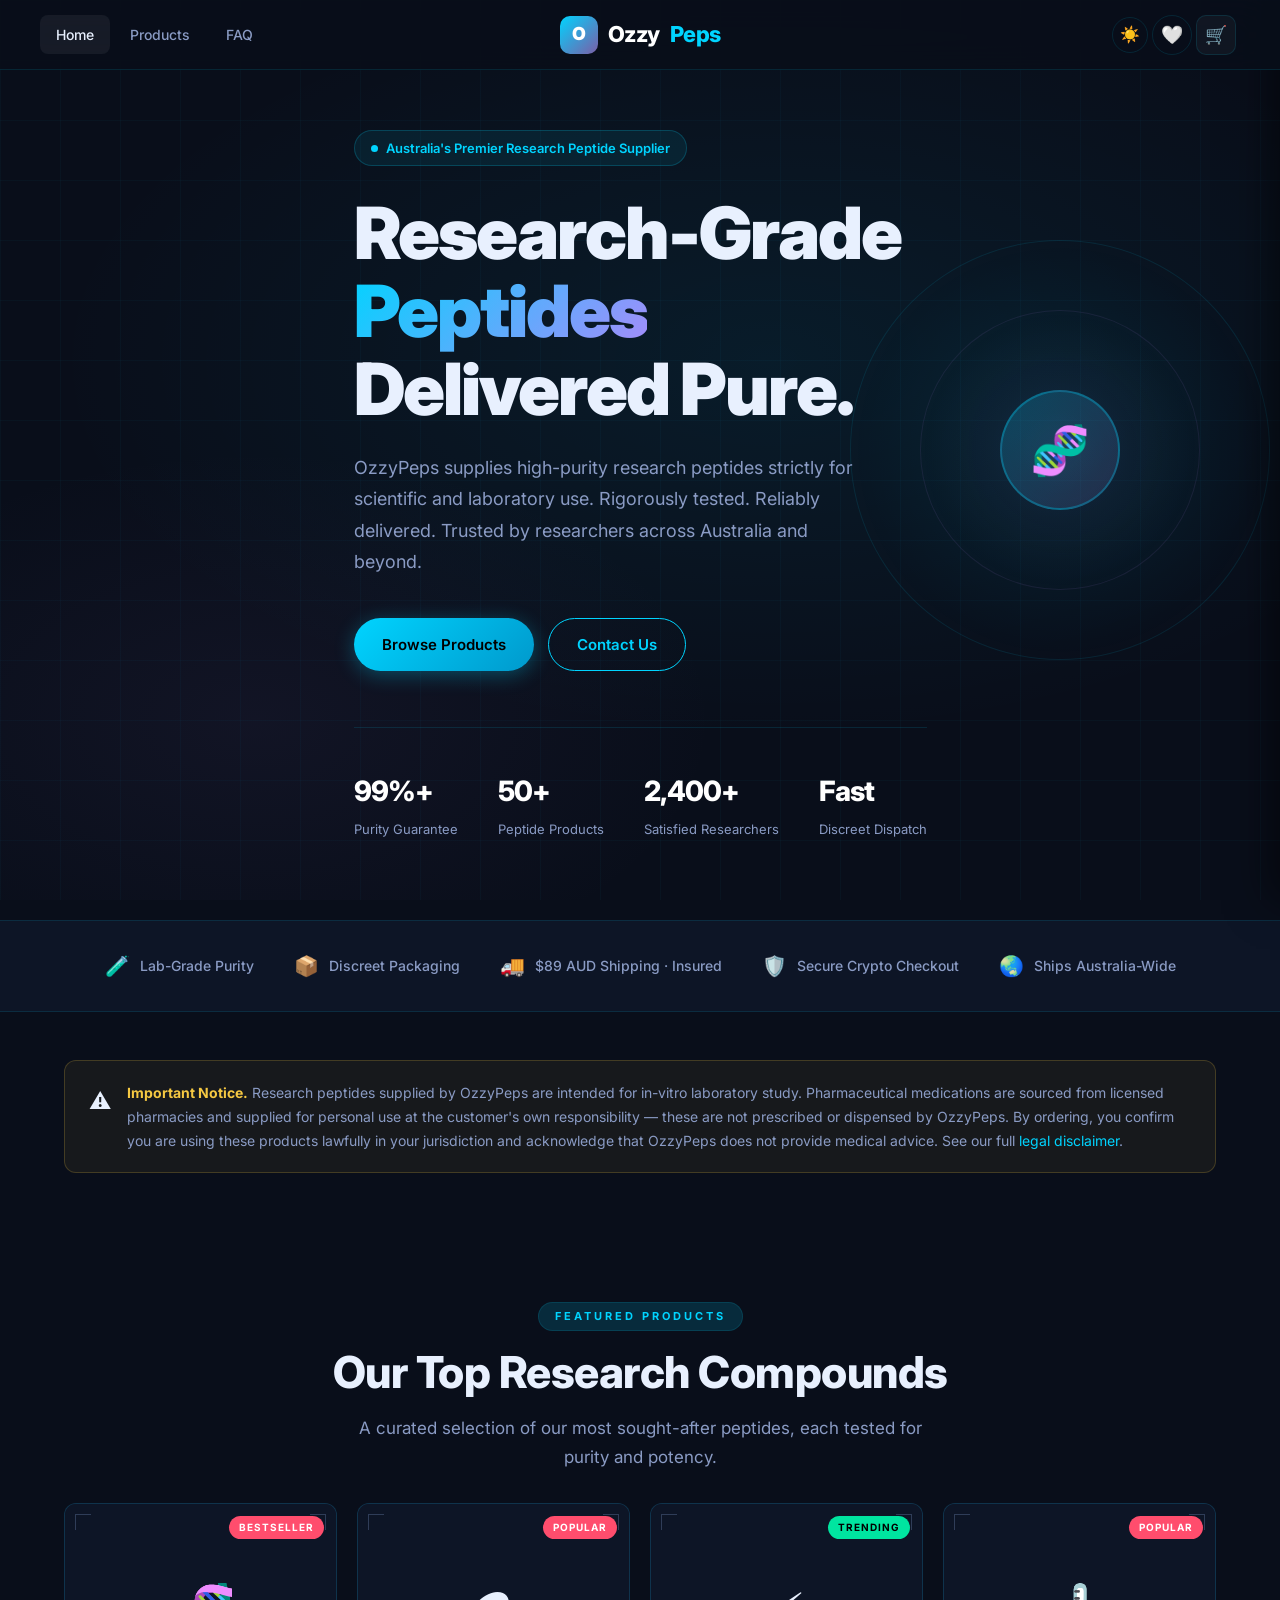
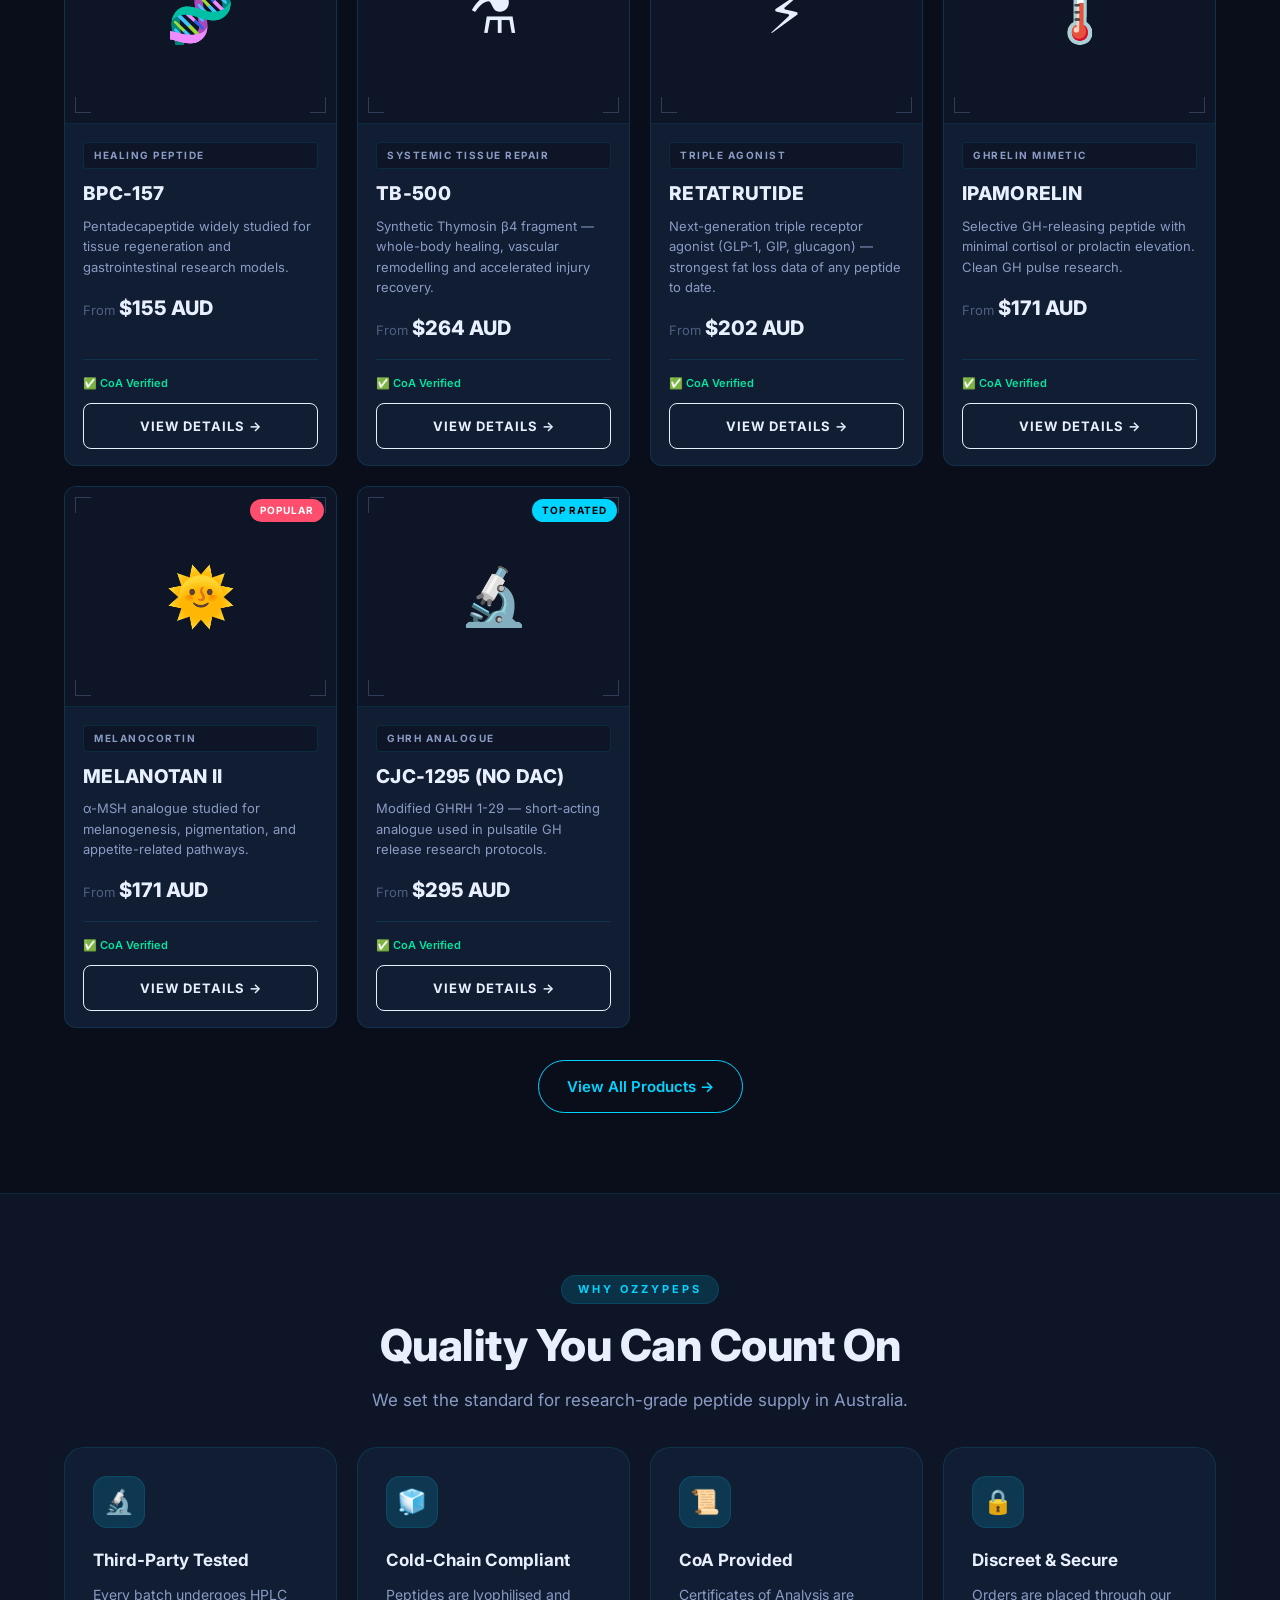
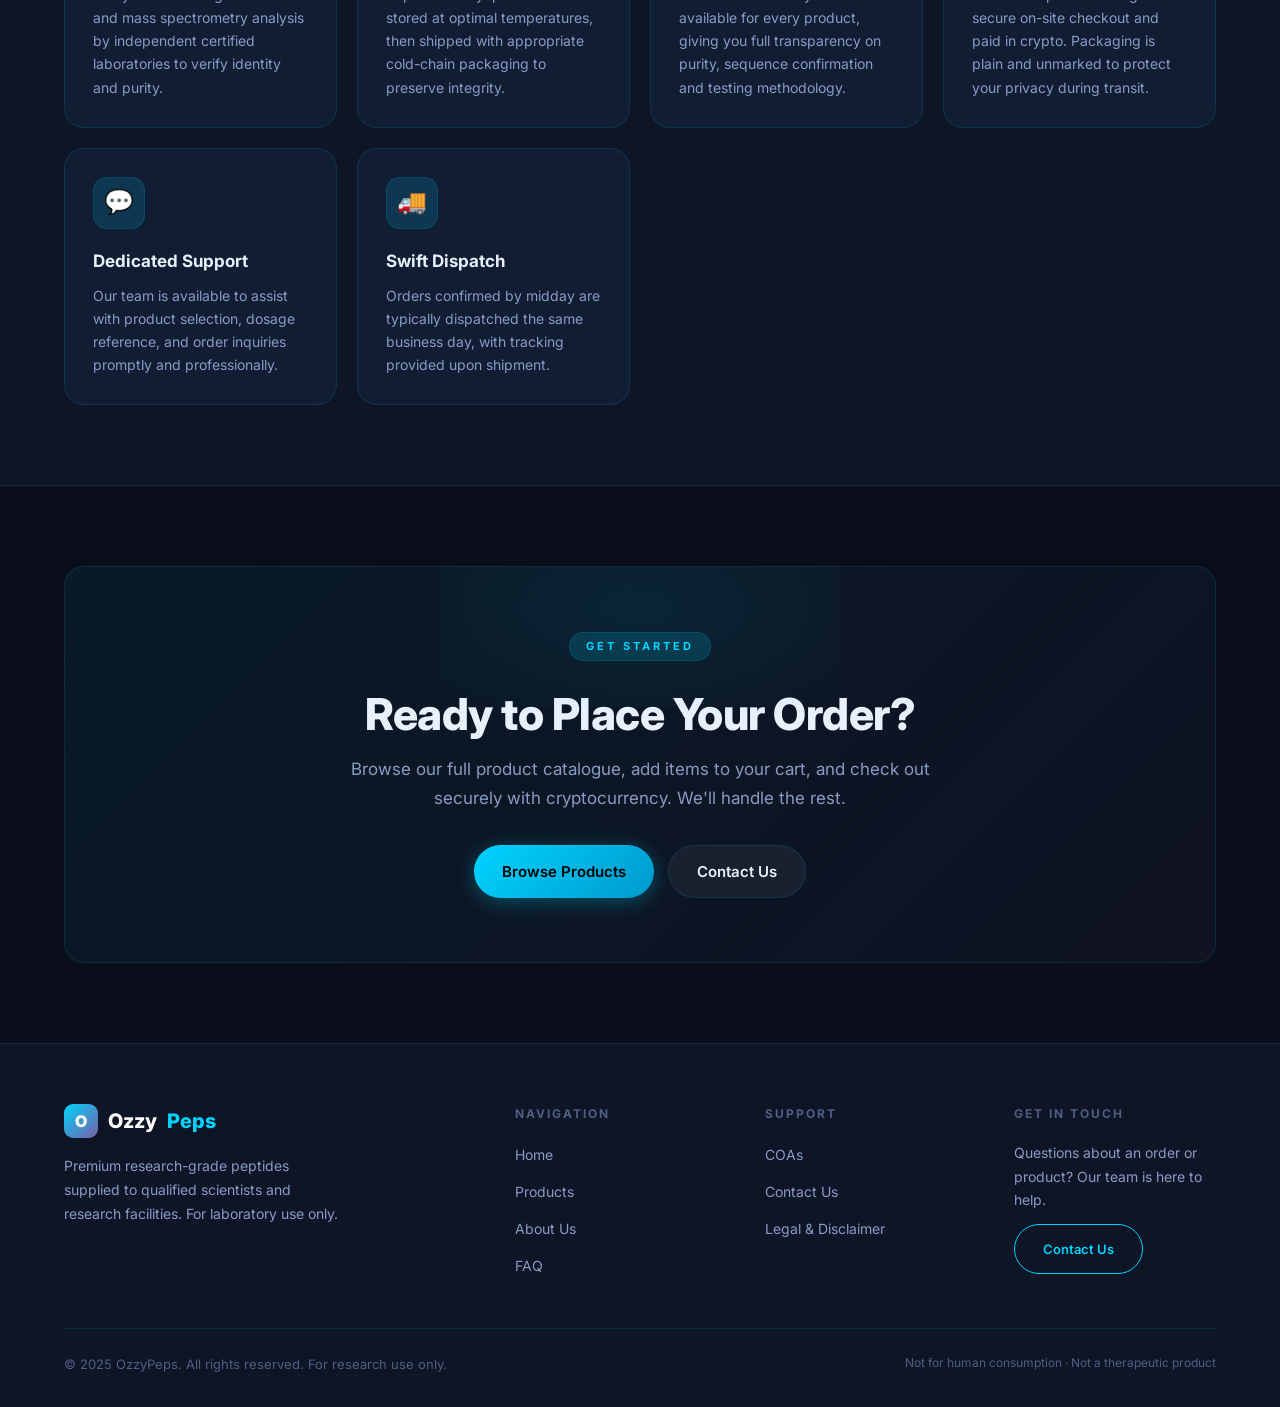
==== commit 9509b0a9: "Overhaul checkout: on-site crypto payments, orders DB, admin, no Telegram ordering Replace the Teleg" ====
--- a/index.html
+++ b/index.html
@@ -35,7 +35,6 @@
         <button class="theme-toggle" id="themeToggle" onclick="toggleTheme()" aria-label="Toggle theme">☀️</button>
         <button class="wishlist-icon-wrap" onclick="window.location='wishlist.html'" aria-label="View wishlist">🤍 <span class="wishlist-badge">0</span></button>
         <button class="cart-icon-wrap" onclick="cart.open()" aria-label="Open cart">&#128722; <span class="cart-badge">0</span></button>
-        <a href="contact.html" class="btn btn-primary nav-cta">Order via Telegram</a>
         <div class="hamburger" id="hamburger" onclick="toggleMenu()">
           <span></span><span></span><span></span>
         </div>
@@ -76,7 +75,7 @@
 
         <div class="hero-actions">
           <a href="products.html" class="btn btn-primary">Browse Products</a>
-          <a href="contact.html" class="btn btn-outline">Order via Telegram</a>
+          <a href="contact.html" class="btn btn-outline">Contact Us</a>
         </div>
 
         <div class="hero-stats">
@@ -125,7 +124,7 @@
         </div>
         <div class="trust-item">
           <span class="icon">🛡️</span>
-          <span>Secure Telegram Ordering</span>
+          <span>Secure Crypto Checkout</span>
         </div>
         <div class="trust-item">
           <span class="icon">🌏</span>
@@ -308,12 +307,12 @@
         <div class="feature-card">
           <div class="feature-icon">🔒</div>
           <div class="feature-title">Discreet & Secure</div>
-          <div class="feature-desc">Orders are processed privately via Telegram. Packaging is plain and unmarked to protect your privacy during transit.</div>
+          <div class="feature-desc">Orders are placed through our secure on-site checkout and paid in crypto. Packaging is plain and unmarked to protect your privacy during transit.</div>
         </div>
         <div class="feature-card">
           <div class="feature-icon">💬</div>
           <div class="feature-title">Dedicated Support</div>
-          <div class="feature-desc">Our team is available on Telegram to assist with product selection, dosage reference, and order inquiries promptly and professionally.</div>
+          <div class="feature-desc">Our team is available to assist with product selection, dosage reference, and order inquiries promptly and professionally.</div>
         </div>
         <div class="feature-card">
           <div class="feature-icon">🚚</div>
@@ -330,10 +329,10 @@
       <div class="cta-section">
         <div class="section-label">Get Started</div>
         <h2 class="section-title" style="margin-top: 12px;">Ready to Place Your Order?</h2>
-        <p class="section-sub" style="margin-bottom: 32px;">Browse our full product catalogue, then reach out to us on Telegram with your shopping list. We'll handle the rest.</p>
+        <p class="section-sub" style="margin-bottom: 32px;">Browse our full product catalogue, add items to your cart, and check out securely with cryptocurrency. We'll handle the rest.</p>
         <div style="display: flex; gap: 14px; justify-content: center; flex-wrap: wrap;">
           <a href="products.html" class="btn btn-primary">Browse Products</a>
-          <a href="contact.html" class="btn btn-ghost">Contact via Telegram</a>
+          <a href="contact.html" class="btn btn-ghost">Contact Us</a>
         </div>
       </div>
     </div>
@@ -368,10 +367,9 @@
           </ul>
         </div>
         <div>
-          <div class="footer-col-title">Order via Telegram</div>
-          <a href="https://t.me/fussyaussie" target="_blank" class="footer-tg" style="display:flex;margin-bottom:10px;">✈ @fussyaussie</a>
-          <a href="https://t.me/toyaussie" target="_blank" class="footer-tg" style="display:flex;margin-bottom:10px;">✈ @toyaussie</a>
-          <a href="https://t.me/jamallincoln" target="_blank" class="footer-tg" style="display:flex;">✈ @jamallincoln</a>
+          <div class="footer-col-title">Get in Touch</div>
+          <p class="footer-desc" style="margin-bottom:12px;">Questions about an order or product? Our team is here to help.</p>
+          <a href="contact.html" class="btn btn-outline" style="font-size:13px;">Contact Us</a>
         </div>
       </div>
 
--- a/styles.css
+++ b/styles.css
@@ -2342,4 +2342,382 @@
 }
 .cart-referral-row .info-tip-trigger { font-size: 11px; }
 
-
+/* ════════════════════════════════════════════════════════════════════════════
+   STORE LAYOUT — sidebar filters + cleaner product cards
+   ════════════════════════════════════════════════════════════════════════════ */
+
+.store-section {
+  padding: 16px 0 80px;
+}
+
+.store-layout {
+  display: grid;
+  grid-template-columns: 240px 1fr;
+  gap: 36px;
+  align-items: start;
+}
+
+/* Prominent search bar above the layout */
+.store-search {
+  position: relative;
+  margin: 0 0 24px;
+}
+.store-search .search-input {
+  width: 100%;
+  padding: 14px 18px 14px 46px;
+  font-size: 15px;
+  border-radius: 12px;
+  background: var(--bg-card);
+  border: 1px solid var(--border);
+  color: var(--text-primary);
+  transition: all var(--transition);
+}
+.store-search .search-input:focus {
+  border-color: var(--accent);
+  box-shadow: 0 0 0 3px var(--accent-glow);
+  outline: none;
+}
+.store-search-icon {
+  position: absolute;
+  left: 16px;
+  top: 50%;
+  transform: translateY(-50%);
+  font-size: 16px;
+  opacity: 0.6;
+  pointer-events: none;
+}
+
+/* ── Sidebar ─────────────────────────────────────────────────────────────── */
+.store-sidebar {
+  position: sticky;
+  top: 80px;
+  align-self: start;
+  max-height: calc(100vh - 100px);
+  overflow-y: auto;
+  padding-right: 8px;
+  scrollbar-width: thin;
+}
+.store-sidebar::-webkit-scrollbar { width: 4px; }
+.store-sidebar::-webkit-scrollbar-thumb { background: var(--border-hover); border-radius: 4px; }
+
+.sidebar-title {
+  font-size: 22px;
+  font-weight: 800;
+  letter-spacing: 1px;
+  text-transform: uppercase;
+  color: var(--text-primary);
+  margin-bottom: 24px;
+  padding-bottom: 14px;
+  border-bottom: 1px solid var(--border);
+}
+
+.sidebar-block {
+  margin-bottom: 24px;
+}
+
+.sidebar-label {
+  font-size: 11px;
+  font-weight: 700;
+  letter-spacing: 2px;
+  text-transform: uppercase;
+  color: var(--text-muted);
+  margin-bottom: 10px;
+}
+
+/* override centered/global filter-tabs style inside the sidebar */
+.store-sidebar .filter-tabs {
+  display: block;
+  margin-bottom: 0;
+  justify-content: flex-start;
+}
+.store-sidebar .search-bar {
+  margin-bottom: 0;
+}
+.store-sidebar .search-input {
+  padding: 10px 14px;
+  font-size: 14px;
+}
+
+.sidebar-cats {
+  list-style: none;
+  margin: 0;
+  padding: 0;
+  display: flex;
+  flex-direction: column;
+  gap: 2px;
+}
+.sidebar-cats li { display: block; }
+
+.sidebar-cat {
+  width: 100%;
+  display: flex;
+  align-items: center;
+  justify-content: space-between;
+  gap: 8px;
+  padding: 9px 12px;
+  border: 1px solid transparent;
+  border-radius: 8px;
+  background: transparent;
+  color: var(--text-secondary);
+  font-size: 13px;
+  font-weight: 500;
+  text-align: left;
+  cursor: pointer;
+  transition: all var(--transition);
+}
+.sidebar-cat .cat-name { flex: 1; line-height: 1.2; }
+.sidebar-cat .cat-num {
+  font-size: 11px;
+  font-weight: 600;
+  color: var(--text-muted);
+  letter-spacing: 0.5px;
+}
+.sidebar-cat:hover {
+  background: var(--bg-secondary);
+  color: var(--text-primary);
+  border-color: var(--border);
+}
+.sidebar-cat.active {
+  background: var(--accent-glow);
+  color: var(--accent);
+  border-color: var(--border-hover);
+  font-weight: 700;
+}
+.sidebar-cat.active .cat-num { color: var(--accent); }
+
+/* Mobile toggle for sidebar */
+.sidebar-toggle {
+  display: none;
+  width: 100%;
+  margin-bottom: 16px;
+  padding: 12px 16px;
+  background: var(--bg-card);
+  border: 1px solid var(--border);
+  border-radius: 10px;
+  color: var(--text-primary);
+  font-size: 14px;
+  font-weight: 600;
+  cursor: pointer;
+}
+
+/* ── Main column header ──────────────────────────────────────────────────── */
+.store-main { min-width: 0; }
+
+.store-main-header {
+  display: flex;
+  align-items: baseline;
+  justify-content: space-between;
+  gap: 16px;
+  padding-bottom: 16px;
+  margin-bottom: 24px;
+  border-bottom: 1px solid var(--border);
+}
+.store-main-title {
+  font-size: 28px;
+  font-weight: 800;
+  letter-spacing: 1px;
+  text-transform: uppercase;
+  color: var(--text-primary);
+  margin: 0;
+}
+.store-main-count {
+  font-size: 12px;
+  font-weight: 600;
+  letter-spacing: 1.5px;
+  text-transform: uppercase;
+  color: var(--text-muted);
+  white-space: nowrap;
+}
+
+/* ── Restyled product card (cleaner, framed image) ───────────────────────── */
+.products-grid {
+  grid-template-columns: repeat(auto-fill, minmax(260px, 1fr));
+  gap: 20px;
+}
+
+.product-card {
+  border-radius: 12px;
+}
+.product-card:hover {
+  transform: none;
+  border-color: var(--accent);
+}
+
+/* Hide the in-card mini specs list — full pricing is shown in the modal */
+.product-card .product-specs { display: none; }
+
+/* Image area: framed with corner brackets */
+.product-img {
+  height: 220px;
+  background: var(--bg-secondary);
+  font-size: 56px;
+  border-bottom: 1px solid var(--border);
+}
+.product-img::after {
+  content: '';
+  position: absolute;
+  inset: 10px;
+  pointer-events: none;
+  background:
+    linear-gradient(var(--text-muted), var(--text-muted)) top    left  / 16px 1px no-repeat,
+    linear-gradient(var(--text-muted), var(--text-muted)) top    left  / 1px 16px no-repeat,
+    linear-gradient(var(--text-muted), var(--text-muted)) top    right / 16px 1px no-repeat,
+    linear-gradient(var(--text-muted), var(--text-muted)) top    right / 1px 16px no-repeat,
+    linear-gradient(var(--text-muted), var(--text-muted)) bottom left  / 16px 1px no-repeat,
+    linear-gradient(var(--text-muted), var(--text-muted)) bottom left  / 1px 16px no-repeat,
+    linear-gradient(var(--text-muted), var(--text-muted)) bottom right / 16px 1px no-repeat,
+    linear-gradient(var(--text-muted), var(--text-muted)) bottom right / 1px 16px no-repeat;
+  opacity: 0.55;
+}
+
+.product-card:hover .product-img::after {
+  opacity: 0.9;
+  background-image:
+    linear-gradient(var(--accent), var(--accent)) top    left  / 16px 1px no-repeat,
+    linear-gradient(var(--accent), var(--accent)) top    left  / 1px 16px no-repeat,
+    linear-gradient(var(--accent), var(--accent)) top    right / 16px 1px no-repeat,
+    linear-gradient(var(--accent), var(--accent)) top    right / 1px 16px no-repeat,
+    linear-gradient(var(--accent), var(--accent)) bottom left  / 16px 1px no-repeat,
+    linear-gradient(var(--accent), var(--accent)) bottom left  / 1px 16px no-repeat,
+    linear-gradient(var(--accent), var(--accent)) bottom right / 16px 1px no-repeat,
+    linear-gradient(var(--accent), var(--accent)) bottom right / 1px 16px no-repeat;
+}
+
+/* Body: tighter, cleaner typography */
+.product-body {
+  padding: 18px 18px 16px;
+  gap: 0;
+}
+.product-code {
+  font-size: 10px;
+  font-weight: 700;
+  letter-spacing: 1.5px;
+  color: var(--text-muted);
+  text-transform: uppercase;
+  margin-bottom: 8px;
+}
+.product-code::before {
+  content: 'Entry ID: ';
+  color: var(--text-muted);
+  opacity: 0.7;
+}
+.product-name {
+  font-size: 19px;
+  font-weight: 800;
+  letter-spacing: 0.3px;
+  text-transform: uppercase;
+  margin-bottom: 10px;
+  line-height: 1.2;
+}
+.product-category {
+  display: inline-block;
+  font-size: 10px;
+  letter-spacing: 1.5px;
+  padding: 4px 10px;
+  border: 1px solid var(--border);
+  border-radius: 4px;
+  color: var(--text-secondary);
+  background: var(--bg-secondary);
+  margin-bottom: 14px;
+}
+.product-desc {
+  font-size: 13px;
+  line-height: 1.55;
+  margin-bottom: 14px;
+}
+.product-from-price {
+  font-size: 13px;
+  margin-bottom: 14px;
+}
+.product-from-price strong {
+  font-size: 20px;
+  font-weight: 800;
+  color: var(--text-primary);
+}
+
+/* Meta row: stack purity above a full-width CTA button */
+.product-meta {
+  display: block;
+  padding-top: 14px;
+  margin-top: auto;
+}
+.product-purity {
+  font-size: 11px;
+  margin-bottom: 10px;
+}
+.product-inquiry {
+  display: flex;
+  width: 100%;
+  justify-content: center;
+  align-items: center;
+  padding: 11px 14px;
+  border-radius: 8px;
+  font-size: 13px;
+  font-weight: 700;
+  letter-spacing: 1px;
+  text-transform: uppercase;
+  background: transparent;
+  border: 1px solid var(--text-primary);
+  color: var(--text-primary);
+}
+.product-inquiry:hover {
+  background: var(--accent);
+  color: #000;
+  border-color: var(--accent);
+}
+
+/* Light-theme refinements for the new layout */
+[data-theme="light"] .sidebar-cat:hover {
+  background: var(--bg-secondary);
+}
+[data-theme="light"] .sidebar-cat.active {
+  background: var(--accent-glow);
+  color: var(--accent);
+}
+[data-theme="light"] .product-category {
+  background: var(--bg-secondary);
+  color: var(--text-secondary);
+}
+[data-theme="light"] .product-from-price strong { color: var(--text-primary); }
+[data-theme="light"] .product-inquiry {
+  border-color: var(--text-primary);
+  color: var(--text-primary);
+  background: transparent;
+}
+[data-theme="light"] .product-inquiry:hover {
+  background: var(--accent);
+  color: #fff;
+  border-color: var(--accent);
+}
+
+/* ── Responsive: collapse sidebar on small screens ───────────────────────── */
+@media (max-width: 900px) {
+  .store-layout {
+    grid-template-columns: 1fr;
+    gap: 0;
+  }
+  .sidebar-toggle { display: block; }
+  .store-sidebar {
+    position: static;
+    max-height: 0;
+    overflow: hidden;
+    padding-right: 0;
+    margin-bottom: 0;
+    transition: max-height 0.3s ease, margin-bottom 0.3s ease;
+  }
+  .store-sidebar.open {
+    max-height: 80vh;
+    overflow-y: auto;
+    margin-bottom: 24px;
+    padding-bottom: 8px;
+  }
+  .store-main-title { font-size: 22px; }
+}
+
+@media (max-width: 640px) {
+  .products-grid {
+    grid-template-columns: 1fr;
+  }
+  .product-img { height: 200px; }
+}
+
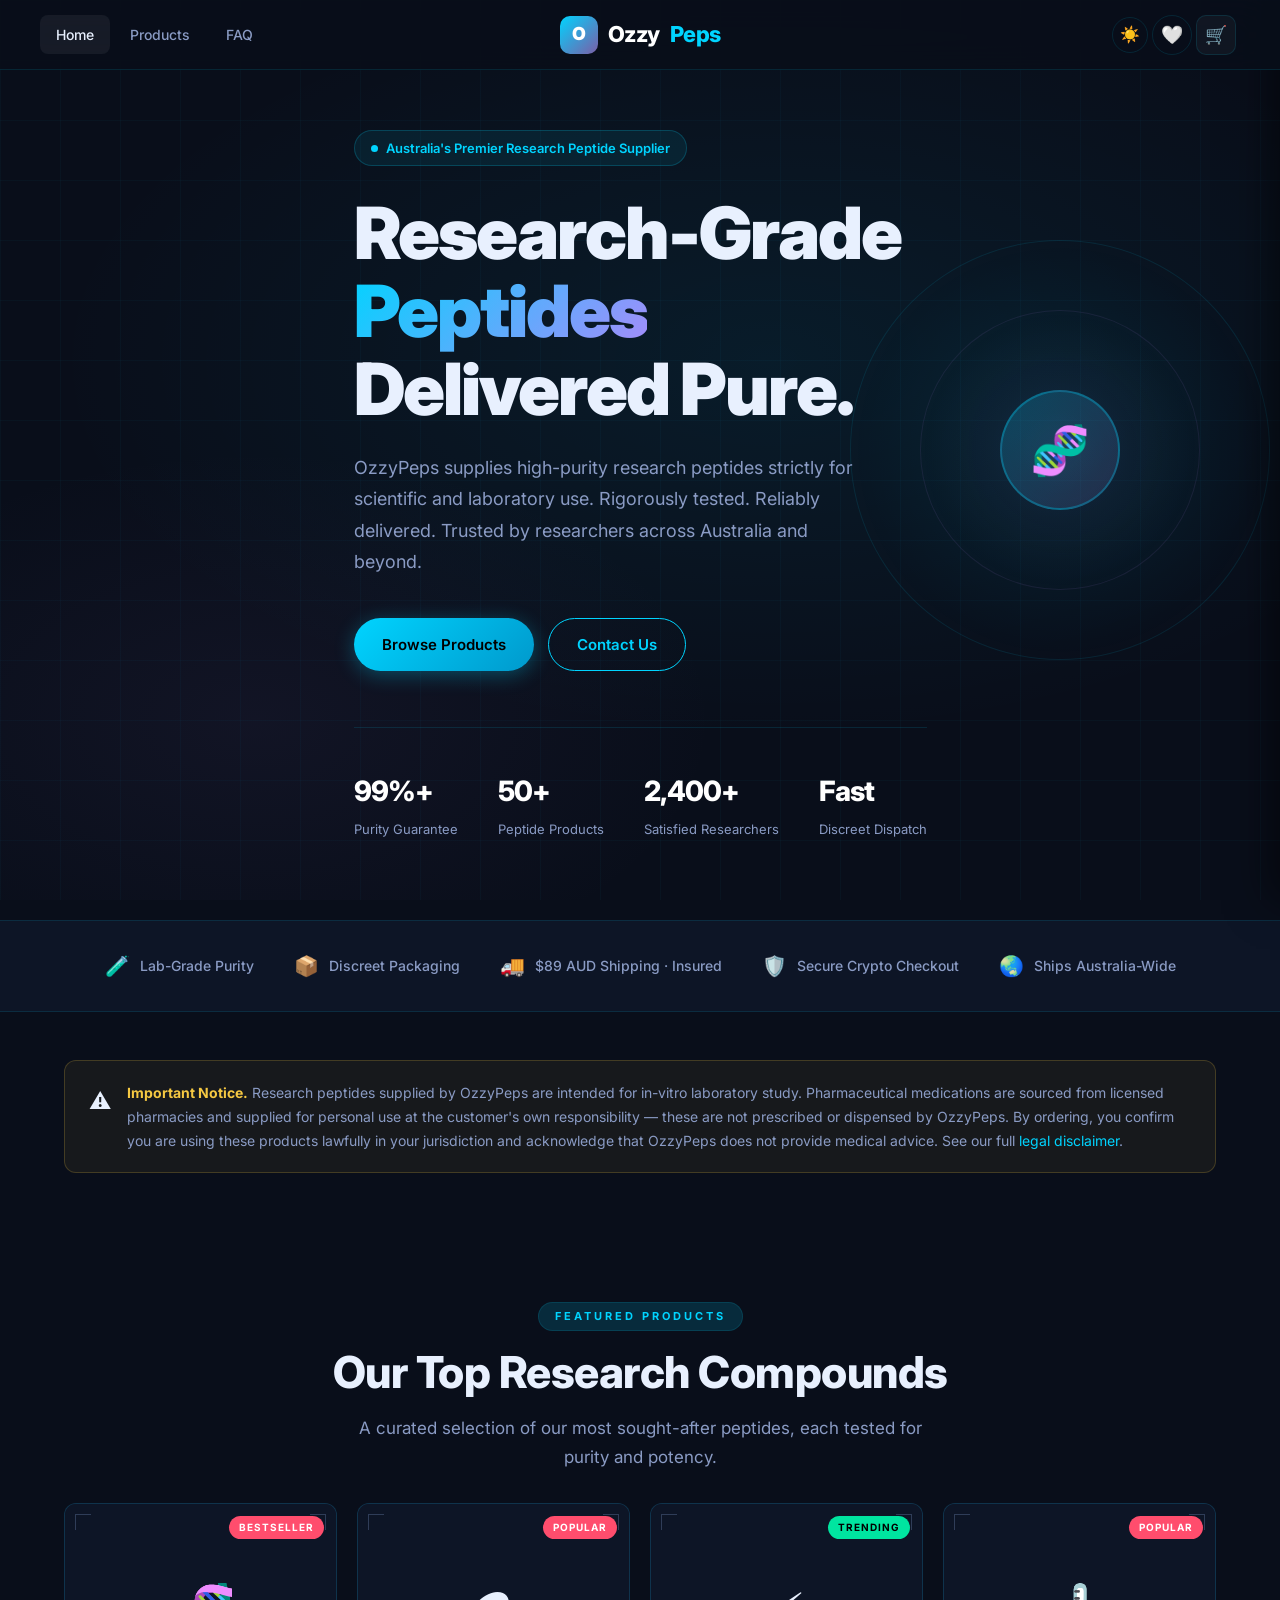
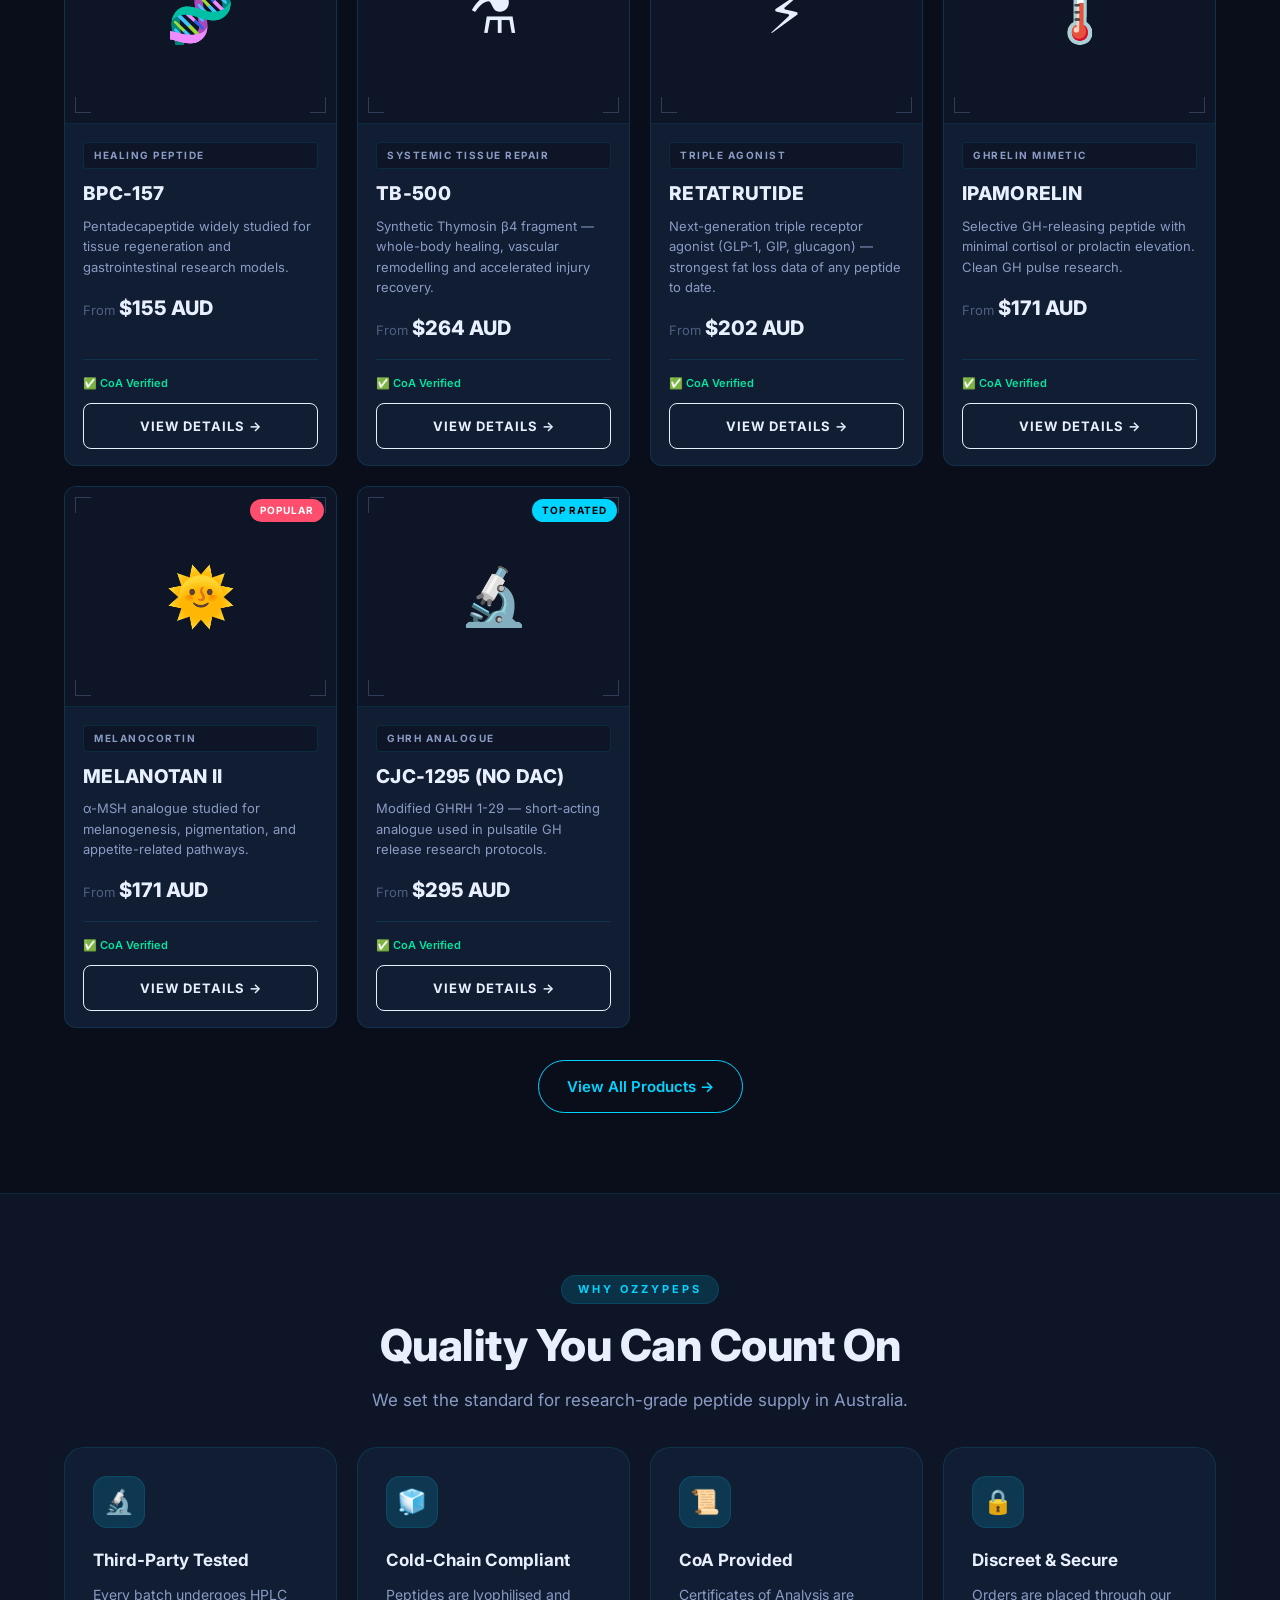
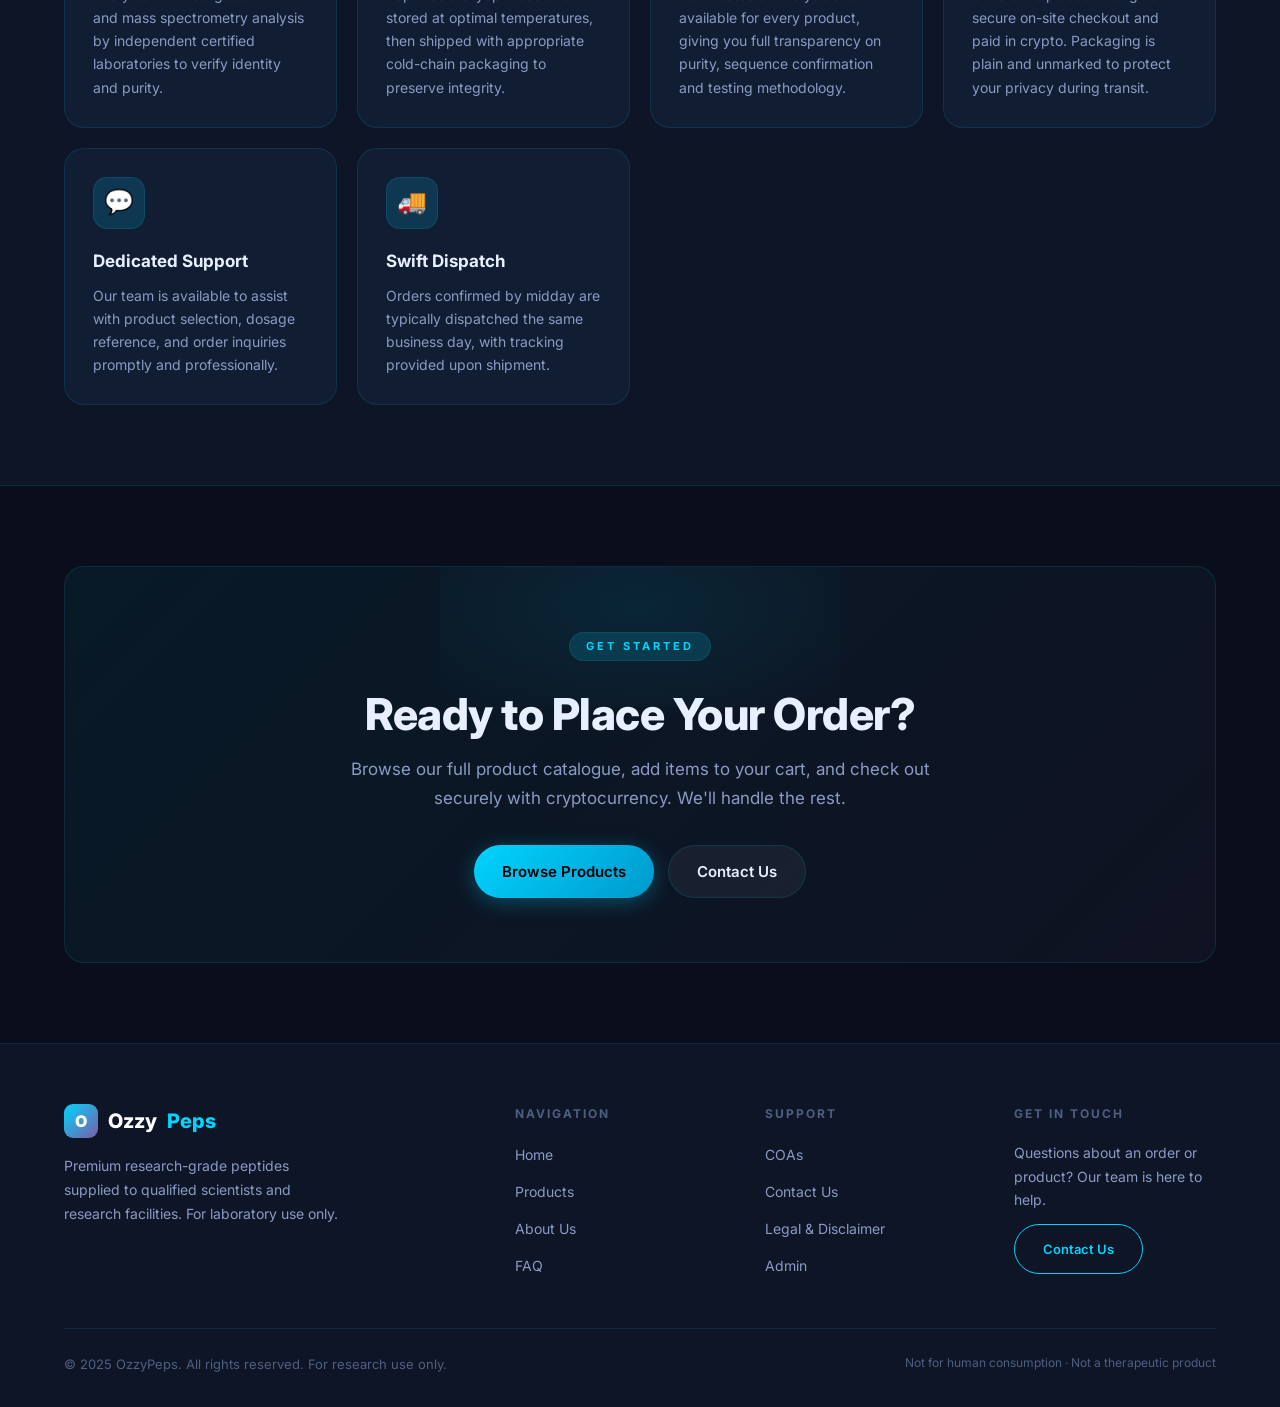
==== commit 6ec70452: "Add Admin link to footer Support/Tools column Links to the token-gated /admin order dashboard from t" ====
--- a/index.html
+++ b/index.html
@@ -364,6 +364,7 @@
             <li><a href="coas.html">COAs</a></li>
             <li><a href="contact.html">Contact Us</a></li>
             <li><a href="about.html#legal">Legal &amp; Disclaimer</a></li>
+            <li><a href="/admin">Admin</a></li>
           </ul>
         </div>
         <div>
